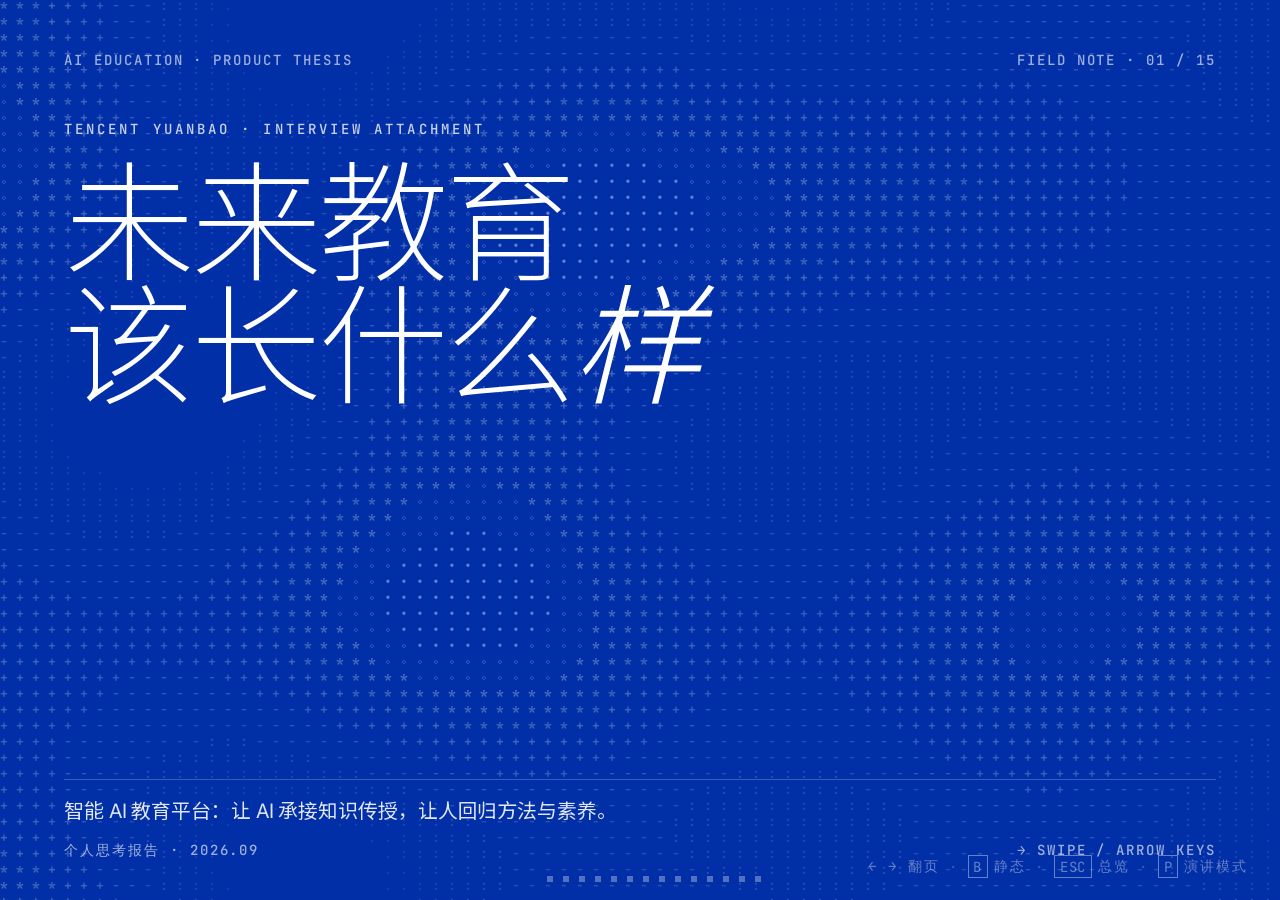
==== future-education/index.html @ 1e2f4d97 "Publish AI education portfolio" ====
<!DOCTYPE html>
<html lang="zh-CN">
<head>
<!-- Offline interview delivery: fonts and animation runtime are embedded; no network is required. -->
<meta charset="UTF-8">
<meta name="viewport" content="width=device-width, initial-scale=1.0">
<title>未来教育该长什么样 · AI 教育产品思考 · 离线面试版</title>
<style id="offline-fonts">
@font-face{font-family:"Inter Embedded";src:url("[data-uri]") format("woff2");font-style:normal;font-weight:200 900;font-display:block}
@font-face{font-family:"Noto Sans SC Embedded";src:url("[data-uri]") format("woff2");font-style:normal;font-weight:200 900;font-display:block}
@font-face{font-family:"JetBrains Mono Embedded";src:url("[data-uri]") format("woff2");font-style:normal;font-weight:300 600;font-display:block}
</style>
<style>
  :root{
    /* ============ 主题色(默认: 🔵 克莱因蓝 IKB) ============
       切换主题: 从 references/themes-swiss.md 复制对应的 :root 块
       整体替换标有"主题色"注释的所有变量,其他散落的 var() 引用无需逐处改 */
    --paper:#fafaf8;          /* 主底色: 高级灰白 */
    --paper-rgb:250,250,248;
    --ink:#0a0a0a;            /* 文字主色: 近黑 */
    --ink-rgb:10,10,10;
    --grey-1:#f0f0ee;         /* 浅灰底 */
    --grey-2:#d4d4d2;         /* 中灰(分割线) */
    --grey-3:#737373;         /* 暗灰(辅助文字) */
    --accent:#002FA7;         /* 高亮色: 克莱因蓝 IKB */
    --accent-rgb:0,47,167;
    --accent-on:#ffffff;      /* accent 上的反色文字 */
    --accent-bright:#5B7BFF;  /* 暗底高亮: IKB 提亮版 */

    /* ============ Carbon 文本角色 token (role-based,代替 opacity) ============
       亮底:  primary 主文 / secondary 次文 / helper 辅助 / placeholder 占位
       暗底:  inverse 自动反向 */
    --text-primary:#0a0a0a;        /* = ink, 100% */
    --text-secondary:#525252;      /* gray 70 */
    --text-helper:#737373;         /* gray 60 */
    --text-placeholder:#a3a3a3;    /* gray 40 */
    --text-on-color:#ffffff;       /* accent/dark 反色 */
    --border-subtle:#e0e0e0;       /* gray 20, 极细分隔 */
    --border-strong:#a3a3a3;       /* gray 40, 强分隔 */

    /* ============ 字体(跨主题固定) ============ */
    --sans:"Inter Embedded","Inter","Helvetica Neue","Helvetica","Arial","Segoe UI Variable","Segoe UI",system-ui,-apple-system,sans-serif;
    --sans-zh:"Noto Sans SC Embedded","PingFang SC","Hiragino Sans GB","Source Han Sans SC","Noto Sans SC","Microsoft YaHei UI","Microsoft YaHei","微软雅黑",sans-serif;
    --mono:"JetBrains Mono Embedded","JetBrains Mono","IBM Plex Mono","SF Mono","Cascadia Code","Consolas","Courier New",ui-monospace,monospace;

    /* ============ Carbon 2x Grid 间距模数 (基础 8px) ============
       参考: https://carbondesignsystem.com/elements/2x-grid/overview/
       任何 padding/gap/margin 优先用这套 token,确保 8px 基线对齐 */
    --sp-3:8px;     /* 02 token */
    --sp-4:12px;    /* 03 */
    --sp-5:16px;    /* 04 */
    --sp-6:24px;    /* 05 */
    --sp-7:32px;    /* 06 */
    --sp-8:40px;    /* 07 */
    --sp-9:48px;    /* 08 */
    --sp-10:64px;   /* 09 */
    --sp-11:80px;   /* 10 */
    --sp-12:96px;   /* 11 */
    --sp-13:160px;  /* 12 */

    /* ============ Carbon Motion tokens ============
       https://carbondesignsystem.com/guidelines/motion/overview/
       两套体系:productive (功能) 短 + 锐 / expressive (叙事) 长 + 软 */
    --ease-prod:cubic-bezier(.2,0,.38,.9);          /* productive standard */
    --ease-exp:cubic-bezier(.4,.14,.3,1);            /* expressive standard */
    --ease-entry-prod:cubic-bezier(0,0,.38,.9);     /* productive entrance */
    --ease-entry-exp:cubic-bezier(0,0,.3,1);         /* expressive entrance */
    --dur-fast-1:.07s;   /* 70ms */
    --dur-fast-2:.11s;   /* 110ms */
    --dur-mod-1:.15s;    /* 150ms */
    --dur-mod-2:.24s;    /* 240ms */
    --dur-slow-1:.4s;    /* 400ms */
    --dur-slow-2:.7s;    /* 700ms */

    /* 底部分页组件安全区: 主内容最低处不要进入这条区域 */
    --nav-safe-bottom:8vh;
  }
  *{box-sizing:border-box;margin:0;padding:0}
  html,body{
    width:100%;height:100%;overflow:hidden;
    background:var(--paper);color:var(--ink);
    font-family:var(--sans),var(--sans-zh);
    font-feature-settings:"ss01","cv11";
    -webkit-font-smoothing:antialiased;text-rendering:optimizeLegibility
  }

  /* ============ WebGL 网格背景 ============ */
  canvas.bg{position:fixed;inset:0;width:100vw;height:100vh;z-index:0;display:block;opacity:.55;mix-blend-mode:multiply;pointer-events:none}
  body.dark-bg canvas.bg{mix-blend-mode:screen;opacity:.42}
  body.low-power canvas.bg,
  body.low-power canvas.ascii-bg{display:none!important}

  /* ============ Deck 容器 + 翻页 ============ */
  #deck{position:fixed;inset:0;width:10000vw;height:100vh;display:flex;flex-wrap:nowrap;transition:transform .9s cubic-bezier(.77,0,.175,1);z-index:10;will-change:transform}
  .slide{
    width:100vw;height:100vh;flex:0 0 100vw;
    position:relative;
    padding:5.5vh 5vw 7vh 5vw;
    display:flex;flex-direction:column;
    overflow:hidden;
    background:var(--paper);color:var(--ink);
  }
  .slide.grey{background:var(--grey-1)}
  .slide.dark{background:var(--ink);color:var(--paper)}
  .slide.dark .grey-only{display:none}
  .slide.accent{background:var(--accent);color:var(--accent-on)}
  .slide.accent .accent-block{background:var(--accent-on);color:var(--accent)}

  /* Hero 页透出网格背景多一点 */
  .slide.hero{background:transparent}
  .slide.hero.grey{background:rgba(var(--paper-rgb),.86);backdrop-filter:blur(1px)}
  .slide.hero.dark{background:rgba(var(--ink-rgb),.92);color:var(--paper)}

  /* ============ 装饰: 极细分隔线 + 点阵矩阵 ============ */
  .rule{width:100%;height:1px;background:currentColor;opacity:.18;margin:0}
  .rule.thick{height:2px;opacity:.85}
  .rule.accent{background:var(--accent);opacity:1;height:2px}
  .rule.v{width:1px;height:100%;margin:0}

  /* 点阵矩阵 (dot matrix) - 用 radial-gradient */
  .dots{
    background-image:radial-gradient(currentColor 1px, transparent 1px);
    background-size:12px 12px;
    background-position:0 0;
    opacity:.18;
  }
  .dots-fine{
    background-image:radial-gradient(currentColor 0.8px, transparent 0.8px);
    background-size:8px 8px;
    opacity:.14;
  }
  .dots-bold{
    background-image:radial-gradient(currentColor 1.4px, transparent 1.4px);
    background-size:18px 18px;
    opacity:.22;
  }

  /* ============ Chrome (顶部 meta) + Foot (底部) ============ */
  .chrome{
    display:flex;justify-content:space-between;align-items:flex-start;
    font-family:var(--mono);
    font-size:14px;letter-spacing:.16em;text-transform:uppercase;
    opacity:.7;margin-bottom:auto
  }
  .chrome .l,.chrome .r{display:flex;gap:1.6em;align-items:center}
  .chrome .sep{width:24px;height:1px;background:currentColor;opacity:.5}

  .foot{
    margin-top:auto;
    display:flex;justify-content:space-between;align-items:flex-end;
    font-family:var(--mono);
    font-size:14px;letter-spacing:.14em;text-transform:uppercase;
    opacity:.55;
    padding-top:2vh;
    border-top:1px solid currentColor;
    border-color:rgba(127,127,127,.25)
  }
  .foot .nb{font-family:var(--sans);font-weight:600;letter-spacing:.04em}

  /* ============ Tag / Kicker / Meta 标签 ============ */
  .kicker{
    font-family:var(--mono);
    font-size:14px;letter-spacing:.24em;text-transform:uppercase;
    opacity:.65;margin-bottom:2.4vh;
    display:inline-flex;align-items:center;gap:.8em
  }
  .kicker::before{
    content:"";width:24px;height:1px;background:currentColor;opacity:.6
  }
  .kicker.no-line::before{display:none}
  .kicker.accent{color:var(--accent);opacity:1;font-weight:600}

  .tag{
    display:inline-block;
    font-family:var(--mono);
    font-size:14px;letter-spacing:.18em;text-transform:uppercase;
    padding:5px 10px;border:1px solid currentColor;opacity:.85
  }
  .tag.solid{background:currentColor;color:var(--paper);border-color:transparent}
  .tag.accent{background:var(--accent);color:var(--accent-on);border-color:transparent;opacity:1}

  /* ============ 标题层级 (无衬线 · 极轻字重 · 极致字号对比) ============ */
  .h-hero{
    font-family:var(--sans),var(--sans-zh);
    font-weight:200;
    font-size:11vw;
    line-height:.92;
    letter-spacing:-.04em;
  }
  .h-hero-zh{
    font-family:var(--sans),var(--sans-zh);
    font-weight:200;
    font-size:8.4vw;
    line-height:.96;
    letter-spacing:-.025em;
  }
  .h-xl{
    font-family:var(--sans),var(--sans-zh);
    font-weight:200;
    font-size:6vw;
    line-height:1;
    letter-spacing:-.03em;
  }
  .h-xl-zh{
    font-family:var(--sans),var(--sans-zh);
    font-weight:200;
    font-size:5vw;
    line-height:1.05;
    letter-spacing:-.025em;
  }
  .h-md{
    font-family:var(--sans),var(--sans-zh);
    font-weight:300;
    font-size:2.6vw;
    line-height:1.18;
    letter-spacing:-.015em;
  }
  .h-sub{
    font-family:var(--sans),var(--sans-zh);
    font-weight:400;
    font-size:2.2vw;
    line-height:1.3;
    letter-spacing:-.01em;
    opacity:.7;
  }

  /* ============ 正文 / 引语 / 元数据 ============ */
  .lead{
    font-family:var(--sans),var(--sans-zh);
    font-weight:400;
    font-size:1.55vw;
    line-height:1.4;
    letter-spacing:-.005em;
    opacity:.86;
  }
  .body{
    font-family:var(--sans),var(--sans-zh);
    font-weight:400;
    font-size:max(18px,1.08vw);
    line-height:1.6;
    letter-spacing:0;
    opacity:.78;
  }
  .body-sm{
    font-family:var(--sans),var(--sans-zh);
    font-weight:400;
    font-size:max(16px,.92vw);
    line-height:1.55;
    opacity:.7;
  }
  .meta{
    font-family:var(--mono);
    font-size:max(14px,.82vw);
    letter-spacing:.18em;text-transform:uppercase;
    opacity:.6;
  }
  .meta-row{
    display:flex;gap:1.4em;align-items:baseline;flex-wrap:wrap;
    font-family:var(--mono);
    font-size:max(14px,.88vw);letter-spacing:.16em;text-transform:uppercase;
    opacity:.65;
  }
  .meta-row span:not(.dot){display:inline-block}
  .meta-row .dot{
    display:inline-block;width:4px;height:4px;border-radius:50%;
    background:currentColor;opacity:.5;vertical-align:middle
  }

  /* ============ KPI Hero (视觉英雄数据) ============ */
  .kpi-hero{
    font-family:var(--sans);
    font-weight:800;
    font-size:22vw;
    line-height:.82;
    letter-spacing:-.05em;
    font-feature-settings:"tnum","ss01";
  }
  .kpi-hero .unit{
    font-family:var(--sans),var(--sans-zh);
    font-weight:500;
    font-size:.18em;
    letter-spacing:0;
    opacity:.5;
    margin-left:.12em;
    vertical-align:.5em;
  }
  .kpi-hero.accent{color:var(--accent)}
  .kpi-big{
    font-family:var(--sans);
    font-weight:800;
    font-size:11vw;
    line-height:.85;
    letter-spacing:-.04em;
    font-feature-settings:"tnum"
  }
  .kpi-mid{
    font-family:var(--sans);
    font-weight:700;
    font-size:6vw;
    line-height:.88;
    letter-spacing:-.03em;
    font-feature-settings:"tnum"
  }

  /* ============ Stat Card (数据卡片 · 极简) ============ */
  .stat-card{
    display:flex;flex-direction:column;
    gap:.6vh;align-items:flex-start;
    padding-top:1.6vh;
    border-top:2px solid currentColor;
  }
  .stat-card.thin{border-top-width:1px;border-color:rgba(127,127,127,.4)}
  .stat-card.accent-top{border-top-color:var(--accent);border-top-width:3px}
  .stat-card .stat-label{
    font-family:var(--mono);
    font-size:max(14px,.82vw);
    letter-spacing:.24em;text-transform:uppercase;
    opacity:.6;
  }
  .stat-card .stat-nb{
    font-family:var(--sans);
    font-weight:800;
    font-size:5.6vw;
    line-height:.88;
    letter-spacing:-.035em;
    font-feature-settings:"tnum";
    margin-top:.4vh;
  }
  .stat-card .stat-nb .stat-unit{
    font-family:var(--sans),var(--sans-zh);
    font-weight:500;
    font-size:.32em;
    letter-spacing:0;
    opacity:.6;
    margin-left:.14em;
    vertical-align:.4em;
  }
  .stat-card .stat-note{
    font-family:var(--sans),var(--sans-zh);
    font-weight:400;
    font-size:max(16px,.98vw);
    line-height:1.5;
    opacity:.7;
    margin-top:.6vh;
  }
  .grid-4 .stat-card .stat-nb{font-size:4.6vw}
  .grid-3 .stat-card .stat-nb{font-size:6.4vw}
  .grid-6 .stat-card .stat-nb{font-size:4vw}

  /* ============ Accent Block (高亮色块包裹内容) ============ */
  .accent-block{
    background:var(--accent);color:var(--accent-on);
    padding:2.4vh 2vw;
  }
  .accent-block.tight{padding:1.4vh 1.4vw}
  .accent-block .h-md,.accent-block .h-xl,.accent-block .kpi-mid{color:var(--accent-on)}

  .ink-block{
    background:var(--ink);color:var(--paper);
    padding:2.4vh 2vw
  }
  .grey-block{
    background:var(--grey-1);
    padding:2.4vh 2vw
  }

  /* 高亮文字 (mark 风格) */
  .mark{
    background:var(--accent);color:var(--accent-on);
    padding:0 .2em;
    box-decoration-break:clone;
    -webkit-box-decoration-break:clone;
  }
  .mark.ink{background:var(--ink);color:var(--paper)}
  .underline-accent{
    background-image:linear-gradient(to bottom, transparent 70%, var(--accent) 70%, var(--accent) 96%, transparent 96%);
    padding:0 .05em
  }

  /* ============ 网格系统 (模块化网格) ============ */
  .frame{flex:1;display:flex;flex-direction:column;min-height:0;overflow:hidden}
  .frame.grid-2-7-5,
  .frame.grid-2-6-6,
  .frame.grid-2-8-4,
  .frame.grid-2-4-8,
  .frame.grid-3-3,
  .frame.grid-12,
  .frame.grid-6,
  .frame.grid-4,
  .frame.grid-3{display:grid}

  /* 12 列模块化网格 (瑞士风核心) */
  .grid-12{
    display:grid;
    grid-template-columns:repeat(12,1fr);
    gap:2vh 1.2vw;
    align-items:start;
  }
  .span-2{grid-column:span 2}
  .span-3{grid-column:span 3}
  .span-4{grid-column:span 4}
  .span-5{grid-column:span 5}
  .span-6{grid-column:span 6}
  .span-7{grid-column:span 7}
  .span-8{grid-column:span 8}
  .span-9{grid-column:span 9}
  .span-12{grid-column:span 12}

  /* 经典分栏 */
  .grid-2-7-5{display:grid;grid-template-columns:7fr 5fr;gap:3vw 4vh;align-items:start}
  .grid-2-6-6{display:grid;grid-template-columns:1fr 1fr;gap:3vw 4vh;align-items:start}
  .grid-2-8-4{display:grid;grid-template-columns:8fr 4fr;gap:3vw 4vh;align-items:start}
  .grid-2-4-8{display:grid;grid-template-columns:4fr 8fr;gap:3vw 4vh;align-items:start}
  .grid-3{display:grid;grid-template-columns:repeat(3,1fr);gap:3vw 4vh;align-items:start}
  .grid-3-3{display:grid;grid-template-columns:repeat(3,1fr);grid-auto-rows:minmax(0,1fr);gap:2.4vh 2vw}
  .grid-4{display:grid;grid-template-columns:repeat(2,1fr);grid-template-rows:repeat(2,1fr);gap:3vh 3vw;flex:1;align-content:center}
  .grid-6{display:grid;grid-template-columns:repeat(3,1fr);grid-template-rows:repeat(2,1fr);gap:3vh 2.4vw;flex:1;align-content:center}

  /* 工具类 */
  .col{display:flex;flex-direction:column;gap:2vh}
  .row{display:flex;align-items:center;gap:2vw}
  .fill{flex:1}
  .center{align-items:center;justify-content:center;text-align:center}
  .right{text-align:right;justify-self:end}
  .top{align-self:start}
  .bottom{align-self:end}
  .va-center{align-self:center}
  .nowrap{white-space:nowrap}

  /* 非对称定位 */
  .pos-absolute{position:absolute}
  .bottom-left{position:absolute;left:5vw;bottom:8vh;max-width:50vw}
  .bottom-right{position:absolute;right:5vw;bottom:8vh;max-width:50vw;text-align:right}
  .top-right{position:absolute;right:5vw;top:5.5vh;text-align:right}
  .top-left{position:absolute;left:5vw;top:5.5vh}

  /* ============ Callout (引用框 · 极简) ============ */
  .callout{
    padding:2vh 2vw;
    border-left:3px solid var(--accent);
    font-family:var(--sans),var(--sans-zh);
    font-size:max(14px,1vw);
    line-height:1.55;
    opacity:.9;
  }
  .callout.ink{border-left-color:currentColor}
  .callout .cite,.callout .callout-src{
    display:block;margin-top:1.2vh;
    font-family:var(--mono);
    font-size:14px;letter-spacing:.16em;text-transform:uppercase;
    opacity:.6;
  }

  /* ============ Icons (Lucide via CDN) ============ */
  .ico{width:1em;height:1em;display:inline-block;vertical-align:-.12em;stroke:currentColor;fill:none;stroke-width:1.6;stroke-linecap:round;stroke-linejoin:round;flex-shrink:0}
  .ico-lg,.ico-md,.ico-sm{fill:none;stroke:currentColor;stroke-linecap:round;stroke-linejoin:round}
  .ico-lg{width:2.4vw;height:2.4vw;stroke-width:1.4;display:inline-block}
  .ico-md{width:1.6vw;height:1.6vw;stroke-width:1.6;display:inline-block;vertical-align:-.4em}
  .ico-sm{width:1vw;height:1vw;stroke-width:1.8;display:inline-block;vertical-align:-.15em;opacity:.7}

  /* ============ 几何小图标 (装饰) ============ */
  .geo-dot{width:.7vw;height:.7vw;border-radius:50%;background:var(--accent);display:inline-block;vertical-align:middle}
  .geo-square{width:.7vw;height:.7vw;background:var(--accent);display:inline-block;vertical-align:middle}
  .geo-line{width:2vw;height:2px;background:var(--accent);display:inline-block;vertical-align:middle}
  .geo-circle-o{width:.9vw;height:.9vw;border:2px solid currentColor;border-radius:50%;display:inline-block;vertical-align:middle}

  /* ============ 图片 frame-img ============ */
  .frame-img{overflow:hidden;position:relative;background:var(--paper);box-sizing:border-box;width:100%}
  .slide.dark .frame-img{background:rgba(255,255,255,.06)}
  .frame-img > img{width:100%;height:100%;object-fit:cover;object-position:center center;display:block}
  .frame-img.fit-contain > img{object-fit:contain;object-position:center center}
  .frame-img.pos-top > img{object-position:top center}
  .frame-img.pos-face > img{object-position:center 35%}
  .frame-img.r-16x9{aspect-ratio:16/9;max-height:64vh}
  .frame-img.r-21x9{aspect-ratio:21/9;max-height:54vh}
  .frame-img.r-16x10{aspect-ratio:16/10;max-height:56vh}
  .frame-img.r-4x3{aspect-ratio:4/3;max-height:56vh}
  .frame-img.r-3x2{aspect-ratio:3/2;max-height:46vh}
  .frame-img.r-3x4{aspect-ratio:3/4;max-height:60vh}
  .frame-img.r-1x1{aspect-ratio:1/1;max-height:50vh}
  .frame-img.h-16{height:16vh}
  .frame-img.h-18{height:18vh}
  .frame-img.h-22{height:22vh}
  .frame-img.h-26{height:26vh}
  .frame-img.h-28{height:28vh}
  .frame-img.h-32{height:32vh}
  .frame-img.swiss-lined{border-top:2px solid var(--accent)}
  .frame-img.swiss-keyline{border:0}

  /* P22 Image Hero: 下半屏内容区必须和图片拉开距离,不要贴在图下沿 */
  .image-hero-body{
    display:grid;grid-template-columns:6fr 6fr;gap:3vw;
    padding:6.6vh 5vw 4.4vh;flex:1;align-content:start
  }
  .image-hero-stats{
    display:grid;grid-template-columns:repeat(3,1fr);gap:2vw;align-items:start
  }
  .img-cap{
    display:block;margin-top:.8vh;
    font-family:var(--mono);
    font-size:max(14px,.82vw);
    letter-spacing:.2em;text-transform:uppercase;
    opacity:.6;
  }
  figure.frame-img,figure.tile{margin:0;display:flex;flex-direction:column;min-width:0}
  figure.tile > .frame-img{flex:0 0 auto}

  /* 瑞士风图文混排: 只用直角、发丝线、单一 accent；图像容器不加圆角/阴影 */
  .swiss-img-split{display:grid;grid-template-columns:5fr 7fr;gap:3vw;align-items:start;flex:1;min-height:0}
  .swiss-img-split.reverse{grid-template-columns:7fr 5fr}
  .swiss-img-split.align-bottom{align-items:end}
  .swiss-img-split.align-bottom .swiss-img-copy{align-self:end}
  .swiss-img-split.align-image-bottom{align-items:end;padding-bottom:var(--nav-safe-bottom)}
  .swiss-img-split.align-image-bottom .swiss-img-copy{align-self:end}
  .swiss-img-split.align-image-bottom figure.tile{align-self:end;position:relative}
  .swiss-img-split.align-image-bottom figure.tile > .swiss-img-caption{
    position:absolute;left:0;right:0;top:calc(100% + var(--sp-4));margin-top:0
  }
  .nav-safe-bottom{padding-bottom:var(--nav-safe-bottom)}
  .nav-safe-bottom-tight{padding-bottom:calc(var(--nav-safe-bottom) * .65)}
  .swiss-img-copy{display:flex;flex-direction:column;gap:var(--sp-6);min-width:0}
  .swiss-img-copy .rule{margin:0}
  .swiss-img-grid{display:grid;grid-template-columns:repeat(3,1fr);gap:var(--sp-5);align-items:start;margin-top:var(--sp-7)}
  .swiss-img-grid.two{grid-template-columns:repeat(2,1fr)}
  .swiss-img-grid.tight{margin-top:0}
  .swiss-img-caption{
    display:flex;justify-content:space-between;gap:var(--sp-5);
    margin-top:var(--sp-4);
    font-family:var(--mono);font-size:max(14px,.74vw);
    letter-spacing:.16em;text-transform:uppercase;color:var(--text-helper);
    border-top:1px solid var(--border-subtle);padding-top:var(--sp-4)
  }
  .swiss-img-caption strong{
    font-family:var(--sans),var(--sans-zh);font-size:max(16px,.9vw);
    font-weight:600;letter-spacing:0;text-transform:none;color:var(--text-primary)
  }

  /* ============ Bar Chart (扁平几何图表) ============ */
  .bar-chart{display:flex;flex-direction:column;gap:1.4vh}
  .bar-row{display:grid;grid-template-columns:8em 1fr 4em;gap:1.4vw;align-items:center}
  .bar-row .bar-label{font-family:var(--mono);font-size:max(14px,.84vw);letter-spacing:.14em;text-transform:uppercase;opacity:.7}
  .bar-row .bar-track{height:14px;background:rgba(127,127,127,.18);position:relative}
  .bar-row .bar-fill{height:100%;background:var(--accent);position:absolute;left:0;top:0}
  .bar-row .bar-fill.ink{background:currentColor}
  .bar-row .bar-value{font-family:var(--sans);font-weight:700;font-size:max(16px,1.05vw);text-align:right;font-feature-settings:"tnum"}

  /* ============ 导航 ============ */
  /* 底部分页导航: 仅保留方块本身,无背景无描边 */
  #nav{position:fixed;left:50%;bottom:2vh;transform:translateX(-50%);z-index:30;display:flex;gap:10px;padding:0;background:transparent;border:0}
  #nav .dot{width:6px;height:6px;background:rgba(0,0,0,.28);cursor:pointer;transition:all .25s ease;border:0;padding:0;border-radius:0}
  #nav .dot:hover{background:rgba(0,0,0,.55)}
  #nav .dot.active{background:var(--accent);width:18px}
  body.dark-bg #nav .dot{background:rgba(255,255,255,.32)}
  body.dark-bg #nav .dot.active{background:var(--accent)}

  #hint{position:fixed;bottom:2.4vh;right:2.5vw;z-index:30;display:flex;align-items:center;gap:.65em;font-family:var(--mono);font-size:14px;letter-spacing:.14em;text-transform:uppercase;opacity:.4}
  #hint button{all:unset;display:inline-flex;align-items:center;gap:.42em;cursor:pointer;color:inherit;white-space:nowrap}
  #hint button:hover,#hint button:focus-visible{opacity:1;text-decoration:underline;text-underline-offset:.3em}
  #hint .ppt-key{padding:.12em .34em;border:1px solid currentColor;letter-spacing:.06em}
  #hint .ppt-sep{opacity:.55}
  body.dark-bg #hint{color:var(--paper);opacity:.4}
  body.low-power #hint{color:var(--accent);opacity:.72}
  body.dark-bg.low-power #hint{color:var(--paper);opacity:.72}

  /* ============ 演讲者模式 ============ */
  body.ppt-audience #hint,body.ppt-audience #nav,
  body.ppt-preview #hint,body.ppt-preview #nav{display:none!important}
  body.ppt-audience{cursor:none}
  body.ppt-preview{pointer-events:none}body.ppt-preview #deck{transition:none!important}
  body.ppt-presenter>#deck,body.ppt-presenter>#nav,body.ppt-presenter>#hint,
  body.ppt-presenter>.bg{visibility:hidden}
  #ppt-presenter{position:fixed;inset:0;z-index:90;display:none;min-width:0;min-height:0;overflow:hidden;background:#101216;color:#f5f6f7;font-family:"Inter Embedded","Noto Sans SC Embedded",sans-serif}
  body.ppt-presenter #ppt-presenter{display:grid;grid-template-rows:auto 1fr auto}
  .ppt-presenter-top{display:flex;align-items:center;justify-content:space-between;gap:24px;padding:18px 24px;border-bottom:1px solid #2b2e35;background:#15181d}
  .ppt-presenter-brand{font-weight:650;letter-spacing:.02em}.ppt-presenter-meta{display:flex;align-items:center;gap:12px;color:#aeb4be;font-size:14px}
  .ppt-sync{display:inline-flex;align-items:center;gap:8px;padding:7px 11px;border:1px solid #363a43;border-radius:999px;color:#d2d6dc;background:#1b1e24}
  .ppt-sync::before{content:"";width:8px;height:8px;border-radius:50%;background:#818894}
  .ppt-sync[data-state="synced"]::before{background:#72df99;box-shadow:0 0 0 4px rgba(114,223,153,.12)}
  .ppt-sync[data-state="connecting"]::before,.ppt-sync[data-state="frozen"]::before{background:#f0c766}.ppt-sync[data-state="unsynced"]::before,.ppt-sync[data-state="blocked"]::before{background:#ff9e64}.ppt-sync[data-state="disconnected"]::before{background:#ff6b72}
  .ppt-ui-btn{appearance:none;border:1px solid #3a3e48;background:#20242a;color:#f6f7f8;border-radius:8px;padding:9px 13px;font:600 14px/1 "Inter Embedded","Noto Sans SC Embedded",sans-serif;cursor:pointer}
  .ppt-ui-btn:hover{background:#2a2f37;border-color:#525864}.ppt-ui-btn:focus-visible{outline:2px solid #84a8ff;outline-offset:2px}.ppt-ui-btn:disabled{opacity:.28;cursor:not-allowed}
  .ppt-presenter-main{display:grid;grid-template-columns:minmax(0,1.75fr) minmax(300px,.75fr);gap:18px;min-height:0;padding:18px 24px}
  .ppt-preview-stack{position:relative;display:grid;grid-template-rows:minmax(0,1fr) clamp(132px,22vh,210px);gap:16px;min-width:0;min-height:0}
  .ppt-stage-card,.ppt-notes-card,.ppt-presenter-overview{background:#171a20;border:1px solid #2b2f37;border-radius:12px;overflow:hidden}
  .ppt-stage-card{display:grid;grid-template-rows:auto minmax(0,1fr);min-width:0;min-height:0}
  .ppt-stage-label{display:flex;justify-content:space-between;align-items:center;gap:12px;padding:11px 14px;color:#aeb4be;font-size:13px;border-bottom:1px solid #292d34}
  .ppt-annotation-tools{display:flex;align-items:center;gap:5px;margin-left:auto}.ppt-annotation-tools .ppt-ui-btn{padding:6px 9px;font-size:12px}.ppt-annotation-tools .ppt-ui-btn.is-active{color:#111318;background:#ff5b63;border-color:#ff5b63}.ppt-annotation-tools .ppt-grid-btn.is-active{color:#111318;background:#edf1f5;border-color:#edf1f5}.ppt-annotation-tools .ppt-clear-btn{min-width:0}.ppt-grid-btn{display:inline-flex;align-items:center;gap:6px}.ppt-grid-icon{display:grid;grid-template-columns:repeat(2,4px);gap:2px}.ppt-grid-icon i{width:4px;height:4px;background:currentColor}
  .ppt-frame-viewport{position:relative;display:grid;place-items:center;min-width:0;min-height:0;overflow:hidden;background:#08090b}
  .ppt-frame{display:block;width:0;height:0;max-width:100%;max-height:100%;aspect-ratio:16/9;border:0;background:#08090b}.ppt-next-frame{opacity:.86}#ppt-next-card.is-end .ppt-frame{visibility:hidden}#ppt-next-card.is-end .ppt-frame-viewport::after{content:"演示结束";position:absolute;color:#727a86;font:650 14px/1 "Inter Embedded","Noto Sans SC Embedded",sans-serif;letter-spacing:.08em}
  .ppt-annotation-layer{position:absolute;left:50%;top:50%;transform:translate(-50%,-50%);z-index:4;width:0;height:0;pointer-events:none;touch-action:none}.ppt-annotation-layer.is-active{pointer-events:auto;cursor:crosshair}
  #ppt-audience-ink{position:fixed;inset:0;z-index:70;width:100vw;height:100vh;pointer-events:none}#ppt-audience-cover{position:fixed;inset:0;z-index:80;display:none;pointer-events:none}#ppt-audience-cover.is-ended{display:grid!important;place-items:center;background:#101216!important;color:#f5f6f7;font:650 clamp(24px,3vw,46px)/1.2 "Inter Embedded","Noto Sans SC Embedded",sans-serif;letter-spacing:.08em}
  .ppt-preview-stack.is-overview>.ppt-stage-card{display:none}.ppt-presenter-overview{grid-row:1/-1;display:grid;grid-template-rows:auto minmax(0,1fr);min-width:0;min-height:0}.ppt-presenter-overview[hidden]{display:none}.ppt-overview-head{display:flex;align-items:center;justify-content:space-between;padding:13px 15px;border-bottom:1px solid #292d34}.ppt-overview-head strong{font-size:15px}.ppt-overview-grid{display:grid;grid-template-columns:repeat(auto-fill,minmax(150px,1fr));gap:10px;align-content:start;overflow:auto;padding:14px}.ppt-overview-page{appearance:none;min-height:112px;display:grid;grid-template-rows:auto 1fr auto;gap:12px;padding:13px;border:1px solid #343943;border-radius:10px;background:#111318;color:#eef1f4;text-align:left;cursor:pointer}.ppt-overview-page:hover{background:#1d2128;border-color:#636b78}.ppt-overview-page.is-current{border-color:#84a8ff;box-shadow:inset 0 0 0 1px #84a8ff}.ppt-overview-page-no{color:#8f97a3;font:600 12px/1 var(--mono,monospace)}.ppt-overview-page-title{font-size:14px;font-weight:650;line-height:1.35}.ppt-overview-page-meta{display:flex;justify-content:space-between;gap:8px;color:#7f8793;font-size:11px}
  .ppt-notes-card{display:grid;grid-template-rows:auto minmax(0,1fr);min-height:0}.ppt-notes-head{padding:16px 18px;border-bottom:1px solid #292d34}.ppt-notes-label{margin-bottom:6px;color:#848c98;font-size:11px;font-weight:700;letter-spacing:.12em;text-transform:uppercase}.ppt-notes-title{font-size:21px;font-weight:680;line-height:1.32}.ppt-purpose-block{margin-top:14px;padding:11px 12px;border-left:3px solid #84a8ff;background:#111318}.ppt-purpose-copy{color:#c9ced6;font-size:14px;line-height:1.55}.ppt-notes-draft-head{display:flex;align-items:flex-end;justify-content:space-between;gap:10px;margin-top:15px;padding-top:13px;border-top:1px solid #2d3139}.ppt-notes-draft-head .ppt-notes-label{margin:0 0 4px}.ppt-note-meta{color:#8f97a3;font-size:12px}
  .ppt-notes-tools{display:flex;align-items:center;gap:6px}.ppt-notes-tools .ppt-ui-btn{padding:7px 9px}.ppt-note-editor{width:100%;height:100%;min-height:0;resize:none;border:0;outline:0;background:#171a20;color:#edf0f3;padding:18px;font:400 var(--ppt-note-size,17px)/1.72 "Inter Embedded","Noto Sans SC Embedded",sans-serif}.ppt-note-editor:focus{box-shadow:inset 0 0 0 1px #3d4654}
  .ppt-saved{color:#72df99;white-space:nowrap}.ppt-presenter-bottom{display:grid;grid-template-columns:minmax(330px,1fr) auto minmax(110px,1fr);align-items:center;gap:20px;padding:12px 24px;border-top:1px solid #2b2e35;background:#15181d}
  .ppt-time-dashboard{display:flex;align-items:stretch;min-width:0}.ppt-time-stat{min-width:90px;display:grid;align-content:center;gap:4px;padding:0 16px}.ppt-time-stat:first-child{padding-left:0}.ppt-time-stat+.ppt-time-stat{border-left:1px solid #343943}.ppt-time-label{color:#89919d;font-size:11px;font-weight:700;letter-spacing:.1em}.ppt-time-value{color:#f7f8fa;font:650 23px/1 var(--mono,monospace);font-variant-numeric:tabular-nums}.ppt-time-hint{color:#747c88;font-size:11px;white-space:nowrap}.ppt-time-stat.is-over .ppt-time-label,.ppt-time-stat.is-over .ppt-time-value{color:#ff8a90}.ppt-time-stat.is-remaining .ppt-time-value{color:#72df99}
  .ppt-control-stack{display:grid;gap:7px;justify-items:center}.ppt-controls,.ppt-session-actions{display:flex;align-items:center;justify-content:center;gap:7px}.ppt-controls .ppt-ui-btn,.ppt-session-actions .ppt-ui-btn{min-width:68px}.ppt-session-actions{padding-top:7px;border-top:1px solid #343943}.ppt-rehearsal-on{color:#ff8a90}.ppt-page-state{text-align:right}.ppt-page-state strong{display:block;color:#fff;font-size:17px;margin-bottom:5px}.ppt-page-state span{color:#8f97a3;font:600 13px/1 var(--mono,monospace)}.ppt-auto-state{display:inline-flex;align-items:center;gap:6px;border-radius:999px}.ppt-auto-state.is-on{color:#72df99;border-color:rgba(114,223,153,.45);background:rgba(114,223,153,.08)}.ppt-auto-state.is-paused{color:#f0c766;border-color:rgba(240,199,102,.42);background:rgba(240,199,102,.08)}
  #ppt-presenter[data-layout="slides"] .ppt-presenter-main{grid-template-columns:minmax(0,2.15fr) minmax(260px,.58fr)}#ppt-presenter[data-layout="notes"] .ppt-presenter-main{grid-template-columns:minmax(0,1.15fr) minmax(380px,1fr)}
  .ppt-dialog{position:fixed;inset:0;z-index:130;display:grid;place-items:center;padding:24px;background:rgba(4,6,9,.72);backdrop-filter:blur(10px)}.ppt-dialog[hidden]{display:none}.ppt-dialog-panel{width:min(720px,calc(100vw - 48px));max-height:min(760px,calc(100vh - 48px));display:grid;grid-template-rows:auto minmax(0,1fr);overflow:hidden;border:1px solid #343943;border-radius:14px;background:#171a20;box-shadow:0 24px 80px rgba(0,0,0,.45)}.ppt-dialog-head{display:flex;align-items:center;justify-content:space-between;gap:16px;padding:16px 18px;border-bottom:1px solid #2b2f37}.ppt-dialog-title{font-size:20px;font-weight:700}.ppt-dialog-body{overflow:auto;padding:18px;color:#d8dce2;font-size:14px;line-height:1.6}.ppt-dialog-section+.ppt-dialog-section{margin-top:22px}.ppt-dialog-section h3{margin:0 0 10px;color:#fff;font-size:15px}.ppt-dialog-grid{display:grid;grid-template-columns:repeat(3,minmax(0,1fr));gap:8px}.ppt-dialog-row{display:flex;align-items:center;justify-content:space-between;gap:16px;padding:10px 0;border-bottom:1px solid #282c33}.ppt-dialog-row:last-child{border-bottom:0}.ppt-field{display:grid;gap:6px}.ppt-field label{color:#aeb4be;font-size:12px}.ppt-field input{width:100%;border:1px solid #3a3e48;border-radius:8px;background:#101216;color:#fff;padding:9px 10px;font:600 14px "Inter Embedded",sans-serif}.ppt-check{display:flex;align-items:flex-start;gap:10px}.ppt-check-dot{width:9px;height:9px;margin-top:7px;border-radius:50%;background:#ff6b72}.ppt-check.is-ok .ppt-check-dot{background:#72df99}.ppt-check.is-warn .ppt-check-dot{background:#f0c766}.ppt-summary{width:100%;border-collapse:collapse;font-size:13px}.ppt-summary th,.ppt-summary td{padding:9px 8px;border-bottom:1px solid #2b2f37;text-align:left}.ppt-summary th{color:#9fa6b1;font-weight:600}.ppt-summary td:last-child,.ppt-summary th:last-child{text-align:right}.ppt-muted{color:#8f96a1}.ppt-shortcuts{display:grid;grid-template-columns:auto 1fr;gap:8px 14px}.ppt-shortcuts kbd{min-width:44px;padding:4px 7px;border:1px solid #3a3e48;border-radius:6px;background:#101216;color:#fff;text-align:center;font:600 12px var(--mono,monospace)}
  .ppt-settings-card{padding:15px;border:1px solid #30353e;border-radius:12px;background:#12151a}.ppt-settings-card+.ppt-settings-card{margin-top:12px}.ppt-settings-card h3{margin:0 0 3px}.ppt-settings-copy{margin:0 0 14px;color:#858d99;font-size:12px}.ppt-switch-row{display:flex;align-items:center;justify-content:space-between;gap:18px;cursor:pointer}.ppt-switch-row input{position:absolute;opacity:0;pointer-events:none}.ppt-switch{width:48px;height:28px;flex:0 0 auto;padding:3px;border:1px solid #434955;border-radius:999px;background:#252a31;transition:.2s}.ppt-switch::after{content:"";display:block;width:20px;height:20px;border-radius:50%;background:#a8afb9;transition:.2s}.ppt-switch-row input:checked+.ppt-switch{border-color:#72df99;background:rgba(114,223,153,.16)}.ppt-switch-row input:checked+.ppt-switch::after{transform:translateX(20px);background:#72df99}.ppt-stepper{display:grid;grid-template-columns:38px minmax(72px,1fr) auto 38px;align-items:center;margin-top:14px;border:1px solid #363c46;border-radius:10px;background:#0d0f13;overflow:hidden}.ppt-stepper button{height:42px;border:0;background:#20242a;color:#fff;font-size:19px;cursor:pointer}.ppt-stepper button:hover{background:#2c323b}.ppt-stepper input{width:100%;height:42px;border:0!important;border-radius:0!important;background:transparent!important;text-align:center;font:650 16px var(--mono,monospace)!important;-moz-appearance:textfield}.ppt-stepper input::-webkit-inner-spin-button,.ppt-stepper input::-webkit-outer-spin-button{-webkit-appearance:none;margin:0}.ppt-stepper-unit{color:#858d99;font-size:12px}.ppt-segmented{display:grid;grid-template-columns:repeat(3,1fr);gap:6px}.ppt-segmented.screen{grid-template-columns:repeat(4,1fr)}.ppt-segmented .ppt-ui-btn{min-width:0}.ppt-settings-save{width:100%;margin-top:14px;background:#edf1f5;color:#111318;border-color:#edf1f5}.ppt-settings-save:hover{background:#fff}.ppt-settings-save+.ppt-settings-copy{margin:10px 0 0}
  #overview{z-index:110!important}
  @media(max-width:1200px){.ppt-presenter-main{grid-template-columns:minmax(0,1.55fr) minmax(280px,.72fr)}}
  @media(max-width:1100px){.ppt-presenter-bottom{grid-template-columns:minmax(292px,1fr) auto minmax(86px,.6fr);gap:12px}.ppt-time-stat{min-width:82px;padding:0 11px}.ppt-time-value{font-size:20px}.ppt-controls .ppt-ui-btn,.ppt-session-actions .ppt-ui-btn{min-width:60px;padding:8px 9px}}
  @media(max-width:900px){.ppt-presenter-top{padding:12px 16px;flex-wrap:wrap}.ppt-presenter-top .ppt-presenter-meta{gap:6px}.ppt-presenter-top .ppt-ui-btn{padding:8px 9px}.ppt-presenter-main,#ppt-presenter[data-layout="slides"] .ppt-presenter-main,#ppt-presenter[data-layout="notes"] .ppt-presenter-main{grid-template-columns:minmax(0,1.45fr) minmax(250px,.72fr);gap:12px;padding:12px 16px}.ppt-preview-stack{gap:12px;grid-template-rows:minmax(0,1fr) clamp(104px,20vh,150px)}.ppt-saved{display:none}.ppt-presenter-bottom{grid-template-columns:minmax(270px,1fr) auto 74px;gap:8px;padding:9px 16px}.ppt-time-stat{min-width:0;padding:0 9px}.ppt-time-value{font-size:18px}.ppt-time-hint{max-width:78px;overflow:hidden;text-overflow:ellipsis}.ppt-controls,.ppt-session-actions{gap:5px}.ppt-controls .ppt-ui-btn,.ppt-session-actions .ppt-ui-btn{min-width:52px;padding:7px 8px;font-size:12px}.ppt-page-state strong{font-size:14px}.ppt-dialog-grid{grid-template-columns:1fr}.ppt-segmented.screen{grid-template-columns:repeat(2,1fr)}}
  @media(max-height:700px){.ppt-presenter-top{padding-top:10px;padding-bottom:10px}.ppt-presenter-main{padding-top:10px;padding-bottom:10px}.ppt-preview-stack{grid-template-rows:minmax(0,1fr) clamp(88px,16vh,118px);gap:10px}.ppt-stage-label{padding:7px 10px}.ppt-notes-head{padding:12px 14px}.ppt-purpose-block{margin-top:10px;padding:8px 10px}.ppt-notes-draft-head{margin-top:10px;padding-top:9px}.ppt-presenter-bottom{padding-top:8px;padding-bottom:8px}.ppt-control-stack{gap:5px}.ppt-session-actions{padding-top:5px}}
  /* ============ /演讲者模式 ============ */

  /* ESC 索引页: 动画元素强制可见 (覆盖 motion-ready 的 opacity:0) */
  #overview [data-anim]{opacity:1!important;transform:none!important}
  #overview .slide *{animation:none!important;transition:none!important}

  /* 统一卡片样式 token: card-fill (默认灰底 · 中性) + card-ink (反转高对比) + card-accent (单一焦点) */
  .card-fill{background:#f5f5f4;border:0;color:var(--text-primary)}
  .card-ink{background:var(--ink);border:0;color:var(--paper)}
  .card-ink .t-meta,.card-ink .t-cat{color:rgba(255,255,255,.6)}
  .card-accent{background:var(--accent);border:0;color:var(--accent-on)}
  .card-accent .t-meta,.card-accent .t-cat{color:var(--accent-on)}

  /* ============ 动效 (与原模板一致) ============ */
  [data-anim]{opacity:1}
  body.motion-ready [data-anim]{opacity:0}
  body.motion-ready [data-anim="left"]{transform:translateX(-24px)}
  body.motion-ready [data-anim="right"]{transform:translateX(24px)}
  body.motion-ready [data-anim="line"]{opacity:0;transform:translateY(10px)}
  body.low-power #deck{transition:none!important}
  body.low-power *,
  body.low-power *::before,
  body.low-power *::after{animation:none!important;transition:none!important}
  body.low-power.motion-ready [data-anim],
  body.low-power [data-anim]{opacity:1!important;transform:none!important}

  /* ============================================================
     ↓↓↓ V2 EXTENSIONS · Canvas Mode + 参考图新类
     验证效果后沉淀回 template-swiss.html
     ============================================================ */

  /* Windows 适配:雅黑没有 ExtraLight 200,中文大字号字重补偿 */
  body.is-win .name-mega,
  body.is-win .num-mega,
  body.is-win .kpi-thin,
  body.is-win .tl-node .multi{
    font-weight:300;letter-spacing:-.02em;
  }
  body.is-win [style*="font-weight:200"]{font-weight:300 !important}

  /* 全屏铺满模式 · 关闭 WebGL · 卡片即页面 */
  body.canvas-mode{background:var(--paper)}
  body.canvas-mode canvas.bg{display:none !important}
  body.canvas-mode .slide{background:var(--paper);padding:0;align-items:stretch;justify-content:stretch}
  body.canvas-mode .slide.hero{background:var(--paper)}

  .canvas-card{
    width:100vw;
    height:100vh;
    background:var(--paper);color:var(--ink);
    padding:5.6vh 5vw 4.4vh;
    display:flex;flex-direction:column;
    position:relative;overflow:hidden;
    box-shadow:none;
    border-radius:0;
  }
  .slide.dark .canvas-card{background:var(--ink);color:var(--paper)}
  .slide.accent .canvas-card{background:var(--accent);color:var(--accent-on)}
  .slide.grey .canvas-card{background:var(--grey-1);color:var(--ink)}
  .slide.split .canvas-card{padding:0;flex-direction:row}

  /* ============ ASCII 点阵呼吸场 · IKB 封面/封底专用 ============
     用法:在 .canvas-card(或 split .half.b-accent)内首位插入 <canvas class="ascii-bg" aria-hidden="true">.
     动画由本文件底部的 ASCII IIFE 自动启动,所有 canvas.ascii-bg 都会被扫到.
     其他内容靠 .canvas-card > *:not(.ascii-bg){z-index:1} 自动浮在上层. */
  canvas.ascii-bg{
    position:absolute;inset:0;width:100%;height:100%;
    pointer-events:none;z-index:0;
    mix-blend-mode:screen;opacity:.92;
  }
  .canvas-card > *:not(.ascii-bg){position:relative;z-index:1}
  .slide.accent .canvas-card .chrome-min{color:rgba(255,255,255,.62)}
  .slide.accent .canvas-card .t-meta{color:rgba(255,255,255,.7)}
  .split-half > .half.b-accent .chrome-min{color:rgba(255,255,255,.62)}

  /* 编号目录页 · 超大数字 + 国家名风格 — 越大越细 */
  .num-mega{
    font-family:var(--sans);font-weight:200;
    font-size:9vw;line-height:1;letter-spacing:-.04em;
    font-feature-settings:"tnum"
  }
  .num-mega.thin{font-weight:200}
  .name-mega{
    font-family:var(--sans);font-weight:200;
    font-size:9vw;line-height:1;letter-spacing:-.035em;
  }
  .name-mega.muted{color:var(--grey-3)}

  /* 细体超大 KPI — 字号越大权重越低 */
  .kpi-thin{
    font-family:var(--sans);font-weight:200;
    font-size:14vw;line-height:.92;letter-spacing:-.045em;
    font-feature-settings:"tnum"
  }
  .kpi-thin .unit{font-size:.3em;font-weight:300;opacity:.55;margin-left:.15em;vertical-align:.6em}
  .kpi-thin.accent{color:var(--accent)}
  .kpi-thin-sm{
    font-family:var(--sans);font-weight:250;
    font-size:5.6vw;line-height:1.04;letter-spacing:-.03em;
    font-feature-settings:"tnum"
  }
  .kpi-thin-sm .unit{font-size:.3em;font-weight:300;opacity:.55;margin-left:.12em;vertical-align:.45em}

  /* 4 列细线 KPI 行 — 顶部一根 hairline,内部不再加竖线 */
  /* 4 列 KPI: 用纵向分割线建立网格感 (Carbon 2x grid 模数) */
  .kpi-row-4{
    display:grid;grid-template-columns:repeat(4,1fr);
    gap:0;padding-top:2.4vh;
    border-top:1px solid var(--grey-2)
  }
  .kpi-row-4 > .kpi-cell{
    padding:1.6vh 1.6vw 0;
    border-left:1px solid var(--grey-2)
  }
  .kpi-row-4 > .kpi-cell:first-child{padding-left:0;border-left:none}
  .kpi-cell .lbl{font-family:var(--mono);font-size:max(14px,.78vw);letter-spacing:.18em;text-transform:uppercase;opacity:.55;margin-bottom:1.2vh}
  .kpi-cell .nb{font-family:var(--sans);font-weight:250;font-size:3.2vw;line-height:1;letter-spacing:-.025em;font-feature-settings:"tnum"}
  .kpi-cell .nb .unit{font-size:.32em;font-weight:300;opacity:.6;margin-left:.1em;vertical-align:.4em}
  .kpi-cell .note{font-family:var(--sans),var(--sans-zh);font-size:max(16px,.92vw);line-height:1.5;opacity:.7;margin-top:1.2vh}

  /* 时间线轴 — 通用 axis token, 横纵共享
     axis 列 = 24px 固定宽,dot 直径 8px,绝对居中在 axis 列中线 (12px)
     虚线绝对定位 left:12px,与 dot 中心严格对齐 */
  .timeline-v{
    --tl-axis-w:24px;        /* axis 列固定宽度 */
    --tl-dot:8px;            /* 圆点直径 */
    position:relative;margin-top:var(--sp-7)
  }
  .timeline-v::before{
    content:"";position:absolute;
    left:calc(var(--tl-axis-w) / 2);
    transform:translateX(-50%);
    top:var(--sp-5);bottom:var(--sp-5);
    width:1px;
    background:repeating-linear-gradient(to bottom,currentColor 0 4px,transparent 4px 8px);
    opacity:.35;pointer-events:none;z-index:0
  }
  .tl-node{
    position:relative;
    display:grid;
    grid-template-columns:var(--tl-axis-w) minmax(0,7em) minmax(0,7.6em) 1fr;
    gap:0 var(--sp-5);
    align-items:center;
    padding:var(--sp-7) 0
  }
  /* 进度点: 纯色实心圆,无背景无描边,精确居中在 axis 列中线 */
  .tl-node .dot{
    width:var(--tl-dot);height:var(--tl-dot);
    border-radius:50%;
    background:currentColor;
    justify-self:center;
    z-index:1
  }
  .tl-node.accent .dot{background:var(--accent)}
  .tl-node .yr{
    font-family:var(--mono);font-weight:500;
    font-size:max(14px,1vw);letter-spacing:.04em
  }
  .tl-node .multi{
    font-family:var(--sans);font-weight:200;
    font-size:clamp(28px,2.8vw,56px);
    line-height:.95;letter-spacing:-.025em;
    white-space:nowrap;
    overflow:hidden;
    min-width:0
  }
  .tl-node .multi .unit{
    font-size:.36em;font-weight:300;opacity:.6;
    margin-left:.2em;
    vertical-align:.42em;
    letter-spacing:0
  }
  .tl-node.accent .multi{color:var(--accent)}
  .tl-node .desc{
    font-family:var(--sans),var(--sans-zh);
    font-size:max(16px,.94vw);line-height:1.55;opacity:.78;
    min-width:0
  }

  /* 横向时间线 (.timeline-h) — 与 .timeline-v 共享 axis token, 视觉语言一致 */
  .timeline-h{
    --tl-axis-w:8px;
    --tl-dot:8px;
    position:relative;
    flex:1;
    display:flex;align-items:center
  }
  .timeline-h::before{
    content:"";position:absolute;
    top:50%;left:5%;right:5%;height:1px;
    transform:translateY(-50%);
    background:repeating-linear-gradient(to right,currentColor 0 4px,transparent 4px 8px);
    opacity:.35;pointer-events:none;z-index:0
  }
  .timeline-h .tl-row{
    position:relative;width:100%;
    display:grid;grid-template-columns:repeat(5,1fr);
    align-items:center
  }
  .timeline-h .th-node{
    position:relative;display:flex;justify-content:center
  }
  /* 横向 dot: 8px 纯色实心,无描边无阴影 (与 P2 保持一致) */
  .timeline-h .th-node .dot{
    width:var(--tl-dot);height:var(--tl-dot);
    border-radius:50%;
    background:var(--ink);
    z-index:1;position:relative
  }
  .timeline-h .th-node.accent .dot{background:var(--accent)}
  .timeline-h .th-node .label{
    position:absolute;left:50%;transform:translateX(-50%);
    width:13vw;text-align:center;
    display:flex;flex-direction:column;gap:.4vh
  }
  .timeline-h .th-node.up .label{bottom:calc(50% + 22px)}
  .timeline-h .th-node.down .label{top:calc(50% + 22px)}
  .timeline-h .th-node .yr{
    font-family:var(--mono);font-size:max(14px,.78vw);letter-spacing:.05em;
    color:var(--text-helper);font-weight:500
  }
  .timeline-h .th-node.accent .yr{color:var(--accent)}
  .timeline-h .th-node .name{
    font-family:var(--sans);font-size:max(16px,1.05vw);font-weight:400;
    color:var(--text-primary);line-height:1.2;letter-spacing:-.005em
  }
  .timeline-h .th-node.accent .name{color:var(--accent)}
  .timeline-h .th-node .desc{
    font-family:var(--sans),var(--sans-zh);font-size:max(14px,.84vw);
    color:var(--text-secondary);font-weight:400;line-height:1.4
  }

  /* 几何图示 (参考图 5) — SVG-friendly 容器 */
  .geo-icon{width:5vw;height:5vw;display:block;margin-bottom:2.2vh;color:var(--ink);flex-shrink:0}
  .slide.dark .geo-icon{color:var(--paper)}
  .geo-icon svg{width:100%;height:100%;overflow:visible}
  .geo-icon .stroke{fill:none;stroke:currentColor;stroke-width:1.4}
  .geo-icon .stroke-accent{fill:none;stroke:var(--accent);stroke-width:1.4}
  .geo-icon .fill-accent{fill:var(--accent)}

  /* 卡片网格 (参考图 1 卡片漂浮) — 在 canvas-card 内部再分卡 */
  .sub-grid-3-2{display:grid;grid-template-columns:repeat(3,1fr);grid-template-rows:repeat(2,1fr);gap:1.4vh 1.4vw;flex:1;align-content:stretch;margin-top:3vh}
  .sub-card{
    background:var(--grey-1);
    padding:2.4vh 1.6vw 2vh;
    display:flex;flex-direction:column;
    position:relative;border-radius:3px;
    min-height:0
  }
  .slide.dark .sub-card{background:rgba(255,255,255,.06)}
  .sub-card.accent{background:var(--accent);color:var(--accent-on)}
  .sub-card.ink{background:var(--ink);color:var(--paper)}
  .sub-card .nb-corner{
    position:absolute;top:1.6vh;right:1.4vw;
    font-family:var(--mono);font-size:max(14px,.8vw);
    letter-spacing:.16em;opacity:.55
  }
  .sub-card .ttl{font-family:var(--sans),var(--sans-zh);font-weight:500;font-size:max(17px,1.5vw);line-height:1.2;letter-spacing:-.015em;margin-bottom:1vh}
  .sub-card .desc{font-family:var(--sans),var(--sans-zh);font-size:max(16px,.94vw);line-height:1.55;opacity:.78;margin-top:auto}
  .sub-card .lucide{width:2.4vw;height:2.4vw;stroke-width:1.4;color:currentColor;margin-bottom:1.6vh;flex-shrink:0}
  .sub-card.accent .lucide{color:var(--accent-on)}

  /* 三层架构纯色块拼图 (参考图 4 + 6) — 横排等高色块 */
  .stack-row{display:grid;grid-template-columns:repeat(3,1fr);gap:1.6vw;flex:1;margin-top:6vh;align-items:stretch}
  .stack-block{
    display:flex;flex-direction:column;
    padding:3.2vh 1.8vw 2.4vh;
    position:relative;
    min-height:0
  }
  .stack-block.b-accent{background:var(--accent);color:var(--accent-on)}
  .stack-block.b-grey{background:var(--grey-1);color:var(--ink)}
  .stack-block.b-ink{background:var(--ink);color:var(--paper)}
  .stack-block .layer-nb{font-family:var(--mono);font-size:max(14px,.84vw);letter-spacing:.18em;opacity:.65;margin-bottom:auto}
  .stack-block .layer-icon{margin-bottom:1.6vh}
  .stack-block .layer-icon svg{width:3vw;height:3vw}
  .stack-block .layer-icon .stroke{fill:none;stroke:currentColor;stroke-width:1.6}
  .stack-block .layer-ttl{font-family:var(--sans),var(--sans-zh);font-weight:400;font-size:max(17px,2vw);line-height:1.1;margin-top:1vh;letter-spacing:-.02em}
  .stack-block .layer-desc{font-family:var(--sans),var(--sans-zh);font-weight:400;font-size:max(16px,.94vw);line-height:1.55;opacity:.88;margin-top:1.4vh}
  .stack-block .lucide{width:2.6vw;height:2.6vw;stroke-width:1.4;margin-bottom:1.6vh;flex-shrink:0}
  .stack-block .layer-tag{font-family:var(--mono);font-size:max(14px,.74vw);letter-spacing:.16em;text-transform:uppercase;opacity:.7;margin-top:1.6vh;border-top:1px solid currentColor;padding-top:1vh}

  /* 不等高柱状 KPI 塔 (参考图 6) */
  .bar-towers{
    display:grid;grid-template-columns:repeat(4,1fr);
    gap:1.2vw;flex:1;align-items:end;margin-top:auto
  }
  .bar-tower{
    display:flex;flex-direction:column;justify-content:flex-end;
    min-height:0;height:100%
  }
  .bar-tower .cap{
    background:var(--grey-1);
    height:5.6vh;
    display:flex;align-items:center;justify-content:center;
    margin-bottom:.4vh
  }
  .bar-tower .cap svg{width:1.6vw;height:1.6vw;stroke:currentColor;fill:none;stroke-width:1.6;stroke-linecap:round;stroke-linejoin:round}
  .bar-tower .body-block{
    flex:0 1 auto;
    padding:2vh 1.2vw 2vh;
    display:flex;flex-direction:column;justify-content:flex-end;
    min-height:18vh
  }
  .bar-tower .body-block.h-1{min-height:22vh}
  .bar-tower .body-block.h-2{min-height:30vh}
  .bar-tower .body-block.h-3{min-height:38vh}
  .bar-tower .body-block.h-4{min-height:46vh}
  /* 默认所有 KPI 塔统一为浅描边卡 — 不抢戏;只有 .b-accent 突出为 IKB */
  .bar-tower .body-block{background:var(--paper);color:var(--ink);border:1px solid var(--grey-2)}
  .bar-tower .body-block.b-accent{background:var(--accent);color:var(--accent-on);border-color:var(--accent)}
  .bar-tower .lbl{font-family:var(--mono);font-size:max(14px,.82vw);letter-spacing:.16em;text-transform:uppercase;opacity:.65;margin-bottom:1vh}
  .bar-tower .nb{font-family:var(--sans);font-weight:250;font-size:max(20px,2.8vw);line-height:1;letter-spacing:-.03em;font-feature-settings:"tnum"}
  .bar-tower .body-block.b-accent .nb{font-weight:300}
  .bar-tower .nb .unit{font-size:.36em;font-weight:300;opacity:.7;margin-left:.08em;vertical-align:.4em}
  .bar-tower .sub{font-family:var(--sans),var(--sans-zh);font-size:max(16px,.92vw);opacity:.75;margin-top:1.2vh;line-height:1.5}
  .bar-tower .cap{background:var(--grey-1);color:var(--ink)}
  .bar-tower .lucide{width:1.6vw;height:1.6vw;stroke-width:1.4}

  /* ============ Carbon Productive Type Tokens ============
     用于 PPT 中的"productive 时刻": 列表、表格行、说明文、章节标签
     固定 px 字号,密集紧凑;与 vw-based 的 Expressive 巨字形成双极对比 */

  /* category label / eyebrow / section tag — small, bold, uppercase */
  .t-cat{
    font-family:var(--mono);
    font-size:14px;font-weight:600;
    letter-spacing:.15em;text-transform:uppercase;
    color:var(--text-helper);line-height:1.3
  }
  .t-cat.accent{color:var(--accent)}
  .t-cat.on-dark{color:rgba(255,255,255,.78)}

  /* page chrome / breadcrumb / running header — extra-small mono */
  .t-meta{
    font-family:var(--mono);
    font-size:14px;font-weight:500;
    letter-spacing:.14em;text-transform:uppercase;
    color:var(--text-helper);line-height:1.45
  }

  /* helper / caption — secondary text */
  .t-helper{
    font-family:var(--sans),var(--sans-zh);
    font-size:14px;font-weight:400;
    color:var(--text-helper);line-height:1.5;
    letter-spacing:.005em
  }

  /* body small — list items, table rows, captions */
  .t-body-sm{
    font-family:var(--sans),var(--sans-zh);
    font-size:16px;font-weight:400;
    color:var(--text-secondary);line-height:1.55;
    letter-spacing:0
  }

  /* body — paragraphs, descriptions */
  .t-body{
    font-family:var(--sans),var(--sans-zh);
    font-size:18px;font-weight:400;
    color:var(--text-primary);line-height:1.5;
    letter-spacing:-.005em
  }

  /* body emphasis — 强调正文 */
  .t-body-emp{
    font-family:var(--sans),var(--sans-zh);
    font-size:18px;font-weight:600;       /* SemiBold per Carbon */
    color:var(--text-primary);line-height:1.5;
    letter-spacing:-.005em
  }

  /* productive heading — section title within slide */
  .t-h-prod{
    font-family:var(--sans),var(--sans-zh);
    font-size:22px;font-weight:600;
    color:var(--text-primary);line-height:1.4;
    letter-spacing:-.01em
  }

  /* dark background variants */
  .slide.dark .t-cat,.slide.dark .t-meta,.slide.dark .t-helper{color:rgba(255,255,255,.62)}
  .slide.dark .t-body-sm{color:rgba(255,255,255,.78)}
  .slide.dark .t-body,.slide.dark .t-body-emp,.slide.dark .t-h-prod{color:var(--paper)}
  .split-half .half.b-ink .t-cat,.split-half .half.b-ink .t-meta,.split-half .half.b-ink .t-helper{color:rgba(255,255,255,.62)}
  .split-half .half.b-ink .t-body-sm{color:rgba(255,255,255,.78)}
  .split-half .half.b-ink .t-body,.split-half .half.b-ink .t-body-emp,.split-half .half.b-ink .t-h-prod{color:var(--paper)}

  /* 斜杠点阵装饰 (参考图 6 左下) */
  .hatch{
    background-image:repeating-linear-gradient(135deg,currentColor 0 1px,transparent 1px 8px);
    opacity:.55
  }

  /* ========== V3: 高级点阵装饰 — 圆点 / × 号 / 圆圈 ========== */
  /* 实心圆点矩阵 — 用于大面积装饰 */
  .dot-mat{
    --d:14px;
    background-image:radial-gradient(currentColor 1.4px,transparent 1.6px);
    background-size:var(--d) var(--d);
    background-position:0 0;
    opacity:.5
  }
  .dot-mat.lg{--d:22px}
  .dot-mat.xl{--d:34px}
  .dot-mat.dense{--d:9px;opacity:.62}

  /* 描边圆圈矩阵 — 工业感 */
  .ring-mat{
    --d:18px;
    background-image:
      radial-gradient(circle at 50% 50%,transparent 2px,currentColor 2px,currentColor 2.6px,transparent 2.7px);
    background-size:var(--d) var(--d);
    opacity:.55
  }
  .ring-mat.lg{--d:28px}

  /* × 号矩阵 — SVG mask 实现真正的 × 网格平铺 */
  .cross-mat{
    --d:22px;
    background-color:currentColor;
    -webkit-mask-image:url("data:image/svg+xml;utf8,<svg xmlns='http://www.w3.org/2000/svg' viewBox='0 0 22 22'><g stroke='black' stroke-width='1.4' stroke-linecap='round' fill='none'><line x1='8' y1='8' x2='14' y2='14'/><line x1='14' y1='8' x2='8' y2='14'/></g></svg>");
            mask-image:url("data:image/svg+xml;utf8,<svg xmlns='http://www.w3.org/2000/svg' viewBox='0 0 22 22'><g stroke='black' stroke-width='1.4' stroke-linecap='round' fill='none'><line x1='8' y1='8' x2='14' y2='14'/><line x1='14' y1='8' x2='8' y2='14'/></g></svg>");
    -webkit-mask-size:var(--d) var(--d);
            mask-size:var(--d) var(--d);
    -webkit-mask-repeat:repeat;mask-repeat:repeat;
    opacity:.42
  }
  .cross-mat.lg{--d:32px}

  /* ========== V3: 几何水平柱状图 ========== */
  /* 横向柱图: 标签列 + 柱体列 + 数值列 — 严格瑞士网格 */
  .h-bar-chart{
    display:grid;
    grid-template-columns:11em minmax(0,1fr) 8em;
    gap:1.6vh 1.6vw;
    align-items:center;
    margin-top:2.4vh;
    font-feature-settings:"tnum"
  }
  .h-bar-chart .row-lbl{
    font-family:var(--sans),var(--sans-zh);
    font-weight:500;
    font-size:max(14px,1vw);
    letter-spacing:-.005em;
    text-align:left
  }
  .h-bar-chart .row-track{
    height:3.2vh;
    background:var(--grey-1);
    position:relative;
    overflow:hidden
  }
  .h-bar-chart .row-fill{
    height:100%;
    background:var(--ink);
    transition:width 1s cubic-bezier(.5,0,.2,1)
  }
  .h-bar-chart .row-fill.accent{background:var(--accent)}
  .h-bar-chart .row-fill.grey{background:var(--grey-3)}
  .h-bar-chart .row-val{
    font-family:var(--sans);font-weight:250;
    font-size:max(16px,1.5vw);
    letter-spacing:-.02em;
    line-height:1
  }
  .h-bar-chart .row-val .unit{
    font-size:.5em;opacity:.55;font-weight:300;
    margin-left:.15em;letter-spacing:.04em
  }

  /* 垂直柱图: 用于 KPI 对比页(章节 P8) */
  .v-bar-chart{
    display:grid;
    grid-template-columns:repeat(var(--cols,4),1fr);
    align-items:end;
    gap:1.4vw;
    height:50vh;
    margin-top:3vh
  }
  .v-bar-chart .col{display:flex;flex-direction:column;gap:1.4vh;align-items:stretch;height:100%}
  .v-bar-chart .col-bar{
    flex:1 1 auto;
    background:var(--grey-1);
    border-top:2px solid var(--ink);
    position:relative;
    display:flex;align-items:flex-start;justify-content:center;
    padding-top:1vh
  }
  .v-bar-chart .col-bar.accent{background:var(--accent);border-top-color:var(--accent);color:var(--accent-on)}
  .v-bar-chart .col-bar.ink{background:var(--ink);color:var(--paper);border-top-color:var(--ink)}
  .v-bar-chart .col-bar .v{
    font-family:var(--sans);font-weight:250;
    font-size:max(18px,1.6vw);letter-spacing:-.02em
  }
  .v-bar-chart .col-lbl{
    font-family:var(--mono);font-size:max(14px,.78vw);
    letter-spacing:.14em;text-transform:uppercase;opacity:.6;
    text-align:center;flex:0 0 auto
  }

  /* 对仗对比双栏 (章节 P9) */
  .duo-compare{
    display:grid;grid-template-columns:1fr 1px 1fr;
    gap:0 3.4vw;
    flex:1;align-items:stretch;margin-top:8vh
  }
  .duo-compare .vrule{background:var(--grey-2);width:1px;align-self:stretch}
  .duo-compare .col{display:flex;flex-direction:column;gap:1.6vh;padding:0 .4vw}
  .duo-compare .col-tag{
    font-family:var(--mono);font-size:max(14px,.78vw);
    letter-spacing:.16em;text-transform:uppercase;
    color:var(--grey-3);
    display:flex;align-items:center;gap:.6vw
  }
  .duo-compare .col-tag .num{
    font-weight:600;color:var(--ink);
    border:1px solid var(--ink);
    padding:.2em .6em;font-size:.92em
  }
  .duo-compare .col.accent .col-tag .num{color:var(--accent);border-color:var(--accent)}
  .duo-compare .col-ttl{
    font-family:var(--sans),var(--sans-zh);font-weight:200;
    font-size:3.6vw;line-height:1;letter-spacing:-.03em
  }
  .duo-compare .col.accent .col-ttl{color:var(--accent)}
  .duo-compare .col-desc{
    font-family:var(--sans),var(--sans-zh);
    font-size:max(16px,1.04vw);line-height:1.55;opacity:.78;
    max-width:30vw
  }
  .duo-compare .col-list{
    list-style:none;display:flex;flex-direction:column;gap:1vh;
    margin-top:auto;padding-top:2vh;border-top:1px solid var(--grey-2)
  }
  .duo-compare .col-list li{
    font-family:var(--sans),var(--sans-zh);
    font-size:max(16px,.94vw);line-height:1.5;
    padding-left:1.4em;position:relative
  }
  .duo-compare .col-list li::before{
    content:"";position:absolute;left:0;top:.6em;
    width:.5em;height:1px;background:currentColor;opacity:.55
  }
  .duo-compare .col.accent .col-list li::before{background:var(--accent);opacity:1}

  /* 半屏 statement (参考图 7) */
  .split-half{display:grid;grid-template-columns:1fr 1fr;gap:0;flex:1;align-items:stretch}
  .split-half > .half{padding:5vh 3.4vw;display:flex;flex-direction:column;min-width:0}
  .split-half > .half.r-border{border-left:1px solid rgba(127,127,127,.22)}
  .split-half > .half.b-grey{background:var(--grey-1)}
  .split-half > .half.b-accent{background:var(--accent);color:var(--accent-on)}
  .split-half > .half.b-ink{background:var(--ink);color:var(--paper)}

  /* 极简页眉 — t-meta 风格 (Carbon productive label-01) */
  .canvas-card .chrome-min{
    display:flex;justify-content:space-between;align-items:flex-start;
    font-family:var(--mono);font-size:14px;font-weight:500;
    letter-spacing:.14em;text-transform:uppercase;
    color:var(--text-helper);
    flex:0 0 auto;
    margin-bottom:var(--sp-9);   /* 48px */
  }
  .canvas-card .chrome-min.tight{margin-bottom:var(--sp-7)}   /* 32px */
  .canvas-card .chrome-min .l, .canvas-card .chrome-min .r{
    max-width:48vw;line-height:1.5
  }
  .slide.dark .canvas-card .chrome-min,.split-half .half.b-ink .canvas-card .chrome-min{color:rgba(255,255,255,.62)}

  /* 响应式降级 */
  @media (max-width:900px){
    .h-hero{font-size:16vw}
    .h-hero-zh{font-size:13vw}
    .h-xl{font-size:9vw}
    .h-xl-zh{font-size:8vw}
    .kpi-hero{font-size:32vw}
    .kpi-big{font-size:16vw}
    .grid-2-7-5,.grid-2-6-6,.grid-2-8-4,.grid-2-4-8{grid-template-columns:1fr}
    .grid-12{grid-template-columns:repeat(6,1fr)}
  }

  /* 仅补齐 layouts-swiss.md 已登记、但种子模板未展开的版式类 */
  .h-statement{font-family:var(--sans),var(--sans-zh);font-weight:200;font-size:min(9.6vw,16.8vh);line-height:.92;letter-spacing:-.045em}
  .card-outlined{background:transparent;border:1px solid var(--border-subtle);color:currentColor}
  .hr-hairline{height:1px;background:currentColor;opacity:.2;width:100%}
  .three-forces{display:grid;grid-template-columns:5fr 11fr;gap:1.6vw;flex:1;min-height:0}
  .hero-ink-col{background:var(--accent);color:var(--accent-on);padding:3.2vh 2.2vw;display:flex;flex-direction:column;justify-content:space-between;position:relative;overflow:hidden}
  .force-card{padding:2.2vh 1.8vw;display:grid;grid-template-columns:auto 1fr;gap:1.8vw;align-items:start;min-height:0;flex:1}
  .force-num{font-family:var(--sans);font-size:min(5.2vw,9.2vh);font-weight:200;line-height:.9;letter-spacing:-.04em;color:var(--accent)}
  .evidence-note{font-family:var(--sans),var(--sans-zh);font-size:max(14px,.78vw);line-height:1.45;font-weight:500;letter-spacing:0;color:var(--text-secondary)}
  .evidence-rule{border-top:1px solid var(--border-subtle);padding-top:.9vh;margin-top:1vh}
  .slide.dark .evidence-note{color:rgba(255,255,255,.68)}
  .slide.dark .evidence-rule{border-top-color:rgba(255,255,255,.16)}
  .card-fill .evidence-note,.slide.dark .card-fill .evidence-note{color:var(--text-secondary)}
  .b-accent .evidence-note,.b-ink .evidence-note,.card-accent .evidence-note{color:rgba(255,255,255,.78)}
  .slide.dark[data-slide-id="competitive-gap"] .card-fill{color:var(--text-primary)}
  .slide.dark[data-slide-id="competitive-gap"] .card-fill .t-cat{color:var(--text-secondary)}
  .slide.dark[data-slide-id="competitive-gap"] .card-fill .t-body-sm{color:var(--text-secondary)}
  .why-now-grid{display:grid;grid-template-columns:repeat(3,1fr);gap:1px;background:var(--border-subtle);flex:1;min-height:0}
  .why-col{background:var(--paper);padding:2.6vh 2vw;display:flex;flex-direction:column;justify-content:space-between;min-width:0}
  .why-num-bottom{font-family:var(--sans);font-size:min(8.4vw,14vh);font-weight:200;line-height:.86;letter-spacing:-.045em;margin-top:3vh}
  .four-cards{display:grid;grid-template-columns:repeat(4,1fr);gap:1px;background:var(--border-subtle);flex:1;min-height:0}
  .fc-col{background:var(--paper);color:var(--ink);padding:2.8vh 1.7vw;display:flex;flex-direction:column;min-width:0}
  .slide.dark .four-cards{background:rgba(255,255,255,.18)}
  .slide.dark .fc-col{background:var(--ink);color:var(--paper)}
  .manifesto-top{display:grid;grid-template-columns:8fr 4fr;gap:4vw;align-items:start;flex:1;min-height:0}
  .ink-banner-full{margin:0 -5vw -4.4vh;padding:4.2vh 5vw;background:var(--ink);color:var(--paper);min-height:26vh;display:flex;align-items:center}
  .loop-diagram{display:grid;grid-template-columns:5fr 7fr;gap:4vw;flex:1;min-height:0;align-items:center}
  .loop-steps{display:flex;flex-direction:column;gap:1px;background:var(--border-subtle)}
  .loop-steps>div{background:var(--paper);padding:1.35vh 1.2vw;display:grid;grid-template-columns:3.2em 1fr;gap:1vw;align-items:center}
  .loop-svg{position:relative;height:52vh;min-height:0}
  .loop-svg svg{position:absolute;inset:0;width:100%;height:100%}
  .system-diagram{display:grid;grid-template-rows:1fr auto;gap:3vh;flex:1;min-height:0}
  .sys-svg{position:relative;min-height:34vh}
  .sys-svg svg{position:absolute;inset:0;width:100%;height:100%}
  .sys-label{position:absolute;padding:.7vh .8vw;background:var(--paper);color:var(--ink);font-family:var(--mono);font-size:max(14px,.78vw);font-weight:600;letter-spacing:.08em;text-transform:uppercase;border-left:2px solid var(--accent)}
  .slide.dark .sys-label{background:var(--ink);color:var(--paper)}
  .takeaway-list{list-style:none;display:flex;flex-direction:column;gap:0}
  .takeaway-list li{display:grid;grid-template-columns:auto 1fr;gap:2vw;align-items:start;padding:2.35vh 0;border-top:1px solid var(--border-subtle)}
  .takeaway-list li:last-child{border-bottom:2px solid var(--accent)}

</style>
</head>
<body class="canvas-mode">
<script>
  // Windows 平台标记 — 雅黑没有 ExtraLight,需要字重补偿
  if(/Win/i.test(navigator.platform || navigator.userAgentData?.platform || '')){
    document.body.classList.add('is-win');
  }
  (function(){
    const KEY = 'guizang-ppt-low-power';
    const reduced = matchMedia('(prefers-reduced-motion: reduce)').matches;
    const stored = localStorage.getItem(KEY);
    window.__lowPowerMode = stored === '1' || (stored === null && reduced);
    function updateHint(){
      const label = document.querySelector('.ppt-low-power-label');
      if(label) label.textContent = window.__lowPowerMode ? '动态' : '静态';
    }
    window.__setLowPowerMode = function(on, opts={}){
      window.__lowPowerMode = !!on;
      document.body.classList.toggle('low-power', window.__lowPowerMode);
      if(opts.persist !== false) localStorage.setItem(KEY, window.__lowPowerMode ? '1' : '0');
      if(window.__lowPowerMode && document.getAnimations){
        document.getAnimations().forEach(a=>a.cancel());
      }
      updateHint();
      dispatchEvent(new CustomEvent('swiss-low-power-change', {detail:{on:window.__lowPowerMode}}));
      if(window.__playSlide) window.__playSlide(window.__currentSlideIndex || 0);
    };
    document.body.classList.toggle('low-power', window.__lowPowerMode);
    addEventListener('DOMContentLoaded', updateHint, {once:true});
  })();
</script>

<canvas id="bg-grid" class="bg"></canvas>
<div id="hint" role="toolbar" aria-label="快捷控制">
  <span>← → 翻页</span><span class="ppt-sep">·</span>
  <button id="ppt-low-power-btn" type="button"><span class="ppt-key">B</span><span class="ppt-low-power-label">静态</span></button><span class="ppt-sep">·</span>
  <button id="ppt-overview-btn" type="button"><span class="ppt-key">ESC</span>总览</button><span class="ppt-sep">·</span>
  <button id="ppt-presenter-btn" type="button"><span class="ppt-key">P</span>演讲模式</button>
</div>

<div id="deck">

<!-- ============================================================
     SLIDES 插入区 · 在此处填充所有 <section class="slide ..."> 页面
     页面骨架参考 references/layouts-swiss.md
     主题色配置参考 references/themes-swiss.md
     ============================================================ -->
<section class="slide accent" data-layout="S01" data-animate="hero" data-slide-id="cover">
  <div class="canvas-card">
    <canvas class="ascii-bg" aria-hidden="true"></canvas>
    <div class="chrome-min">
      <div class="l">AI EDUCATION · PRODUCT THESIS</div>
      <div class="r">FIELD NOTE · 01 / 15</div>
    </div>
    <div style="flex:1;padding:0;display:grid;grid-template-rows:auto 1fr auto;gap:2.6vh">
      <div data-anim="kicker" class="t-meta" style="color:rgba(255,255,255,.78);letter-spacing:.22em">TENCENT YUANBAO · INTERVIEW ATTACHMENT</div>
      <h1 data-anim="title" style="align-self:start;font-family:var(--sans),var(--sans-zh);font-weight:200;font-size:min(10.2vw,17.8vh);line-height:.94;letter-spacing:-.03em;color:#fff">未来教育<br/>该长什么<span style="font-style:italic;font-weight:300">样</span></h1>
      <div data-anim="bottom" style="display:grid;grid-template-rows:auto auto;gap:1.6vh;border-top:1px solid rgba(255,255,255,.22);padding-top:2vh">
        <div data-anim="lead" class="lead" style="max-width:52ch;color:rgba(255,255,255,.88);font-weight:400">智能 AI 教育平台：让 AI 承接知识传授，让人回归方法与素养。</div>
        <div style="display:flex;justify-content:space-between;align-items:end">
          <div class="t-meta" style="color:rgba(255,255,255,.62)">个人思考报告 · 2026.09</div>
          <div class="t-meta" style="color:rgba(255,255,255,.62)">→ SWIPE / ARROW KEYS</div>
        </div>
      </div>
    </div>
  </div>
</section>

<section class="slide split" data-layout="S03" data-animate="statement" data-slide-id="core-thesis">
  <div class="canvas-card">
    <div class="split-half">
      <div class="half b-ink" style="padding:5.6vh 3.6vw 4.4vh;justify-content:space-between">
        <div class="chrome-min" style="margin-bottom:0"><div class="l">CORE THESIS</div><div class="r">02 / 15</div></div>
        <h2 data-anim="title" style="font-family:var(--sans),var(--sans-zh);font-weight:200;font-size:min(6.4vw,11.2vh);line-height:.98;letter-spacing:-.035em;color:#fff">AI 承接知识<br/>人回归<span style="color:var(--accent)">育人</span></h2>
        <div data-anim="foot" class="t-meta" style="color:rgba(255,255,255,.6)">KNOWLEDGE → AI · HUMANITY → PEOPLE</div>
      </div>
      <div class="half b-grey" style="padding:5.6vh 3.6vw 4.4vh;justify-content:space-between">
        <div class="chrome-min" style="margin-bottom:0"><div class="l">THE FORMULA</div><div class="r">PRODUCT × MANAGEMENT</div></div>
        <div data-anim="right" style="display:flex;flex-direction:column;gap:3vh">
          <div class="t-meta" style="color:var(--accent)">教育成立的必要条件</div>
          <div style="font-family:var(--sans),var(--sans-zh);font-weight:200;font-size:min(5.2vw,9.2vh);line-height:1;letter-spacing:-.035em">教育 =<br/>产品 × 管理</div>
          <div class="hr-hairline"></div>
          <p class="t-body" style="max-width:34ch">产品把知识讲清楚；管理让学习真正发生。平台为管理提供抓手，但不替代教师、家长与学校。</p>
        </div>
        <div data-anim="bottom" class="t-meta">不是更聪明的答案机，而是完整的学习服务</div>
      </div>
    </div>
  </div>
</section>

<section class="slide light" data-layout="S05" data-animate="stack-build" data-slide-id="three-layer-boundary">
  <div class="canvas-card">
    <div class="chrome-min"><div class="l">BOUNDARY MODEL · THREE LAYERS</div><div class="r">03 / 15</div></div>
    <div data-anim="line" style="display:flex;flex-direction:column;gap:1.4vh">
      <div class="t-meta">AI 可承接度递减</div>
      <h2 style="font-family:var(--sans),var(--sans-zh);font-weight:200;font-size:min(5.8vw,10.2vh);line-height:.98;letter-spacing:-.035em">AI 的边界，不是一刀切</h2>
    </div>
    <div data-anim="up" class="stack-row nav-safe-bottom-tight">
      <article class="stack-block b-accent">
        <div class="layer-nb">LAYER 01 · CODABLE</div>
        <div><div class="layer-ttl">知识</div><div class="layer-desc">可编码事实的传递。AI 可个性化、无限耐心、随时在场，应该承担主体工作。</div></div>
        <div class="layer-tag">AI 几乎全部承接</div>
      </article>
      <article class="stack-block b-grey">
        <div class="layer-nb">LAYER 02 · PRACTICE</div>
        <div><div class="layer-ttl">方法</div><div class="layer-desc">逻辑与方法可以示范，但真正内化仍靠学生亲自练习与反思。</div></div>
        <div class="layer-tag">AI + 人协同</div>
      </article>
      <article class="stack-block b-ink">
        <div class="layer-nb">LAYER 03 · HUMAN</div>
        <div><div class="layer-ttl">素养</div><div class="layer-desc">人格、道德与人际交流只能在真实关系中生长，学校与课堂必须保留。</div></div>
        <div class="layer-tag">真实人际不可替代</div>
      </article>
    </div>
  </div>
</section>

<section class="slide dark" data-layout="S19" data-animate="four-cards" data-slide-id="shared-platform-roles">
  <div class="canvas-card">
    <div class="chrome-min"><div class="l">POSITIONING · SHARED BY TEACHERS AND STUDENTS</div><div class="r">04 / 15</div></div>
    <div data-anim="line" style="display:flex;flex-direction:column;gap:1.4vh;margin-bottom:5vh">
      <div style="width:80px;height:2px;background:var(--accent)"></div>
      <div><div class="t-meta">不是学生 vs 教师</div><h2 style="font-family:var(--sans),var(--sans-zh);font-weight:200;font-size:min(5.2vw,9.2vh);line-height:1;letter-spacing:-.035em">学生是北极星，教师不是被替代者</h2></div>
    </div>
    <div data-anim="up" class="four-cards">
      <article class="fc-col"><div class="t-meta">— 01 / STUDENT</div><h3 style="font-size:max(22px,2vw);font-weight:300;margin-top:3vh">学生</h3><p class="t-body-sm" style="margin-top:2vh;color:inherit">平台最终为学习效果优化，是唯一不变的核心指标。</p><div class="t-meta" style="margin-top:auto;color:var(--accent)">北极星</div></article>
      <article class="fc-col"><div class="t-meta">— 02 / TEACHER</div><h3 style="font-size:max(22px,2vw);font-weight:300;margin-top:3vh">教师</h3><p class="t-body-sm" style="margin-top:2vh;color:inherit">从知识搬运工转为指导者与内容创作者，创造力被释放。</p><div class="t-meta" style="margin-top:auto">指导 + 创作</div></article>
      <article class="fc-col"><div class="t-meta">— 03 / PARENT</div><h3 style="font-size:max(22px,2vw);font-weight:300;margin-top:3vh">家长</h3><p class="t-body-sm" style="margin-top:2vh;color:inherit">看见学情、承担监督，但边界是知情而不是监控。</p><div class="t-meta" style="margin-top:auto">监督者</div></article>
      <article class="fc-col"><div class="t-meta">— 04 / SCHOOL</div><h3 style="font-size:max(22px,2vw);font-weight:300;margin-top:3vh">学校</h3><p class="t-body-sm" style="margin-top:2vh;color:inherit">课程直接发布进课堂，学校是平台的嵌入对象，不只是渠道。</p><div class="t-meta" style="margin-top:auto">真实场景</div></article>
    </div>
    <div data-anim="bottom" class="t-meta" style="margin-top:2.2vh;color:rgba(255,255,255,.62)">创作线：内容从哪来 · 管理线：学了之后怎么办</div>
  </div>
</section>

<section class="slide light" data-layout="S18" data-animate="why-now" data-slide-id="why-now">
  <div class="canvas-card">
    <div class="chrome-min"><div class="l">WHY NOW · STRUCTURAL EVIDENCE</div><div class="r">05 / 15</div></div>
    <div data-anim="line" style="display:flex;flex-direction:column;gap:1.4vh;margin-bottom:5vh">
      <div class="t-meta">不是缺 AI，而是缺正确的教育形态</div>
      <h2 style="font-family:var(--sans),var(--sans-zh);font-weight:200;font-size:min(5.2vw,9.2vh);line-height:1;letter-spacing:-.035em">三个数字，指向同一个缺口</h2>
    </div>
    <div data-anim="up" class="why-now-grid">
      <article class="why-col"><div><div class="t-cat">存量替代</div><h3 style="font-size:max(22px,1.8vw);font-weight:400;margin-top:1.8vh">纸质教辅无法记录学习过程</h3><p class="t-body-sm" style="margin-top:1.6vh">静态、不可诊断、无法按掌握度调整，家庭买到的仍是工业化标准品。</p></div><div class="why-num-bottom">956<span style="font-size:.28em;font-weight:400">亿</span></div></article>
      <article class="why-col"><div><div class="t-cat">供需失衡</div><h3 style="font-size:max(22px,1.8vw);font-weight:400;margin-top:1.8vh">规模化课堂面对个性化学习</h3><p class="t-body-sm" style="margin-top:1.6vh">约 1.57 亿义务教育学生，由约 1070 万教师承接，因材施教被结构性稀释。</p></div><div class="why-num-bottom">15.76<span style="font-size:.28em;font-weight:400">:1</span></div></article>
      <article class="why-col"><div><div class="t-cat" style="color:var(--accent)">使用错位</div><h3 style="font-size:max(22px,1.8vw);font-weight:400;margin-top:1.8vh">AI 帮做作业，不等于帮人学会</h3><p class="t-body-sm" style="margin-top:1.6vh">直接给答案跳过认知过程，作业更好看，独立考试却更差。</p></div><div class="why-num-bottom" style="color:var(--accent)">+18<span style="font-size:.24em;font-weight:400"> / −20</span></div></article>
    </div>
    <div class="evidence-note" style="margin-top:1.2vh;margin-bottom:2.5vh">数据支撑｜2025 教辅零售市场口径 · 教育部 2025 ·《经济学人》2026-08（2.68 万名中国中学生追踪）</div>
  </div>
</section>

<section class="slide dark" data-layout="S13" data-animate="three-forces" data-slide-id="competitive-gap">
  <div class="canvas-card">
    <div class="chrome-min"><div class="l">MARKET SCAN · THREE PLAYER TYPES</div><div class="r">06 / 15</div></div>
    <div data-anim="line" class="t-meta" style="margin-bottom:2.4vh">每类玩家都证明了一种能力，也暴露了一个缺角</div>
    <div data-anim="up" class="three-forces">
      <div class="hero-ink-col">
        <div class="t-meta" style="color:rgba(255,255,255,.72)">COMPETITIVE LANDSCAPE</div>
        <h2 style="font-family:var(--sans),var(--sans-zh);font-weight:200;font-size:min(5vw,8.8vh);line-height:.98;letter-spacing:-.035em">三类玩家<br/>各缺一角</h2>
        <div class="cross-mat" style="height:12vh;width:100%;color:#fff"></div>
      </div>
      <div style="display:flex;flex-direction:column;gap:1px;background:var(--border-subtle)">
        <article class="card-fill force-card"><div class="force-num">01</div><div><div class="t-cat">教育平台</div><h3 style="font-size:max(21px,1.7vw);font-weight:400;margin:.8vh 0">有社区，没深度与体系</h3><p class="t-body-sm">即时小工具很多，但创作单位仍是几分钟的演示，不是一门完整课程。</p><div class="evidence-note evidence-rule">支撑｜飞象老师 3.0：教师社区 + 1000+ HTML 教育应用；讯飞“星光”：教师智能体</div></div></article>
        <article class="card-fill force-card"><div class="force-num">02</div><div><div class="t-cat">AI 课程生成</div><h3 style="font-size:max(21px,1.7vw);font-weight:400;margin:.8vh 0">能生成，不能流转</h3><p class="t-body-sm">技术管线已经跑通，但内容留在本地，不能分享、复用与接力迭代。</p><div class="evidence-note evidence-rule">支撑｜DeepTutor / OpenMAIC：资料 → 课程；OpenMAIC 自部署、生成物留在本地</div></div></article>
        <article class="card-fill force-card"><div class="force-num">03</div><div><div class="t-cat">可视化工具</div><h3 style="font-size:max(21px,1.7vw);font-weight:400;margin:.8vh 0">有确定性，没整合入口</h3><p class="t-body-sm">几何、动画与 3D 能力成熟，却连不上课程、题目与学生数据。</p><div class="evidence-note evidence-rule">支撑｜GeoGebra：精确几何；ManimCat / MathVizAI / llmanim：程序化数学动画</div></div></article>
      </div>
    </div>
    <div data-anim="bottom" class="evidence-note" style="margin-top:1.2vh;margin-bottom:2.5vh">调研口径｜正文产品调研 + OpenMAIC / 腾讯元宝 AI 精讲本人实测</div>
  </div>
</section>

<section class="slide hero dark" data-layout="S09" data-animate="statement" data-slide-id="missing-integrator">
  <div class="canvas-card">
    <span class="ring-mat" style="position:absolute;left:5vw;bottom:9vh;width:18vw;height:18vw;color:rgba(255,255,255,.7)"></span>
    <span class="dot-mat lg" style="position:absolute;right:3vw;top:6vh;width:30vw;height:30vw;color:var(--accent)"></span>
    <div class="chrome-min"><div class="l">THE GAP · INTEGRATION</div><div class="r">07 / 15</div></div>
    <div style="flex:1;display:flex;align-items:center;position:relative;z-index:2">
      <h2 data-anim="title" class="h-statement" style="font-size:min(7.2vw,12.6vh);max-width:86vw">四块拼图都在。<br/><span style="color:var(--accent)">缺的是拼装者。</span></h2>
    </div>
    <div data-anim="bottom" style="display:flex;justify-content:space-between;border-top:1px solid rgba(255,255,255,.24);padding-top:2vh">
      <div class="t-meta" style="color:rgba(255,255,255,.7)">TOOLS · KNOWLEDGE TREE · COMMUNITY · STUDENT DATA</div>
      <div class="t-meta" style="color:rgba(255,255,255,.7)">市场空白不是能力缺失，而是系统缺席</div>
    </div>
  </div>
</section>

<section class="slide light" data-layout="S05" data-animate="stack-build" data-slide-id="platform-three-traits">
  <div class="canvas-card">
    <div class="chrome-min"><div class="l">TARGET PRODUCT · THREE TRAITS</div><div class="r">08 / 15</div></div>
    <div data-anim="line" style="display:flex;flex-direction:column;gap:1.4vh">
      <div class="t-meta">平台不是一个工具，而是一条学习流水线</div>
      <h2 style="font-family:var(--sans),var(--sans-zh);font-weight:200;font-size:min(5.2vw,9.2vh);line-height:1;letter-spacing:-.035em">工具、课程、巩固必须咬合</h2>
    </div>
    <div data-anim="up" class="stack-row nav-safe-bottom-tight">
      <article class="stack-block b-grey"><div class="layer-nb">INPUT + PROCESS</div><div><div class="layer-ttl">创作工具</div><div class="layer-desc">差异化可视化工具同时提供人用接口与 AI 调用接口，支持精确共创。</div></div><div class="layer-tag">控制权就是可用性<span class="evidence-note" style="display:block;margin-top:.8vh">能力参照｜GeoGebra · Manim 系工具</span></div></article>
      <article class="stack-block b-accent"><div class="layer-nb">PRIMARY OUTPUT</div><div><div class="layer-ttl">系统课程</div><div class="layer-desc">深度 × 体系 × 广度：知识树组织深课，社区扩展覆盖面。</div></div><div class="layer-tag">创作即可发布入课<span class="evidence-note" style="display:block;margin-top:.8vh">形态参照｜腾讯元宝 AI 精讲</span></div></article>
      <article class="stack-block b-ink"><div class="layer-nb">OUTPUT BACKEND</div><div><div class="layer-ttl">学后管理</div><div class="layer-desc">题库、错题、足迹与掌握度回流课程，替代体力劳动，不替代思考。</div></div><div class="layer-tag">了解 → 学会<span class="evidence-note" style="display:block;margin-top:.8vh">研究参照｜Khanmigo 两年期 RCT</span></div></article>
    </div>
    <div data-anim="bottom" class="t-meta" style="margin-top:1.6vh">工具是输入与处理 · 课程是输出 · 题库管理是输出后端</div>
  </div>
</section>

<section class="slide dark" data-layout="S19" data-animate="four-cards" data-slide-id="four-hard-problems">
  <div class="canvas-card">
    <div class="chrome-min"><div class="l">HARD PROBLEMS · ONE CONSTRAINT + THREE PRODUCT BATTLES</div><div class="r">09 / 15</div></div>
    <div data-anim="line" style="display:flex;flex-direction:column;gap:1.4vh;margin-bottom:5vh">
      <div style="width:80px;height:2px;background:var(--accent)"></div>
      <div><div class="t-meta">技术大多已存在，真正缺的是设计与整合</div><h2 style="font-family:var(--sans),var(--sans-zh);font-weight:200;font-size:min(5.8vw,10.2vh);line-height:.98;letter-spacing:-.035em">真正难的，不是模型</h2></div>
    </div>
    <div data-anim="up" class="four-cards">
      <article class="fc-col"><div class="t-meta">— 01 / REACH</div><h3 style="font-size:max(22px,2vw);font-weight:300;margin-top:3vh">触达</h3><p class="t-body-sm" style="margin-top:2vh;color:inherit">学生缺终端、课堂缺使用时空。这是平台无法根治的环境约束。</p><div class="t-meta" style="margin-top:auto;color:var(--accent)">永恒难点</div></article>
      <article class="fc-col"><div class="t-meta">— 02 / GENERATE</div><h3 style="font-size:max(22px,2vw);font-weight:300;margin-top:3vh">生成</h3><p class="t-body-sm" style="margin-top:2vh;color:inherit">创作者、AI 与工具如何形成可控、可往复的三元协同。</p><div class="t-meta" style="margin-top:auto">CASE · OPENMAIC × 飞象</div></article>
      <article class="fc-col"><div class="t-meta">— 03 / PRESENT</div><h3 style="font-size:max(22px,2vw);font-weight:300;margin-top:3vh">呈现</h3><p class="t-body-sm" style="margin-top:2vh;color:inherit">语音、画面与互动如何咬合，降低强逻辑学科的认知负荷。</p><div class="t-meta" style="margin-top:auto">CASE · 元宝精讲 × OPENMAIC</div></article>
      <article class="fc-col"><div class="t-meta">— 04 / MASTER</div><h3 style="font-size:max(22px,2vw);font-weight:300;margin-top:3vh">巩固</h3><p class="t-body-sm" style="margin-top:2vh;color:inherit">题目如何挂接、讲练如何协同，以及“学会”究竟如何衡量。</p><div class="t-meta" style="margin-top:auto">EVIDENCE · KHANMIGO RCT</div></article>
    </div>
  </div>
</section>

<section class="slide light" data-layout="S11" data-animate="timeline-walk" data-slide-id="platform-architecture">
  <div class="canvas-card">
    <div class="chrome-min"><div class="l">SYSTEM FLOW · INPUT TO OUTPUT</div><div class="r">10 / 15</div></div>
    <div data-anim="line" style="display:flex;flex-direction:column;gap:1.4vh">
      <div class="t-meta">模型供智能 · 工具供确定性 · 流程供体系</div>
      <h2 style="font-family:var(--sans),var(--sans-zh);font-weight:200;font-size:min(5.8vw,10.2vh);line-height:.98;letter-spacing:-.035em">一条不坍缩的内容管线</h2>
    </div>
    <div data-anim="up" class="timeline-h nav-safe-bottom-tight">
      <div class="tl-row">
        <div class="th-node up"><span class="dot"></span><div class="label"><span class="yr">01</span><span class="name">多模态输入</span><span class="desc">语言、画板、公式、题目</span></div></div>
        <div class="th-node down"><span class="dot"></span><div class="label"><span class="yr">02</span><span class="name">模型理解</span><span class="desc">意图、结构与生成提案</span></div></div>
        <div class="th-node up"><span class="dot"></span><div class="label"><span class="yr">03</span><span class="name">确定性工具</span><span class="desc">几何、动画、语音、3D</span></div></div>
        <div class="th-node down"><span class="dot"></span><div class="label"><span class="yr">04</span><span class="name">知识树与校验</span><span class="desc">体系、溯源、质量控制</span></div></div>
        <div class="th-node up accent"><span class="dot"></span><div class="label"><span class="yr">05</span><span class="name">课程 + 题库</span><span class="desc">发布、学习、数据回流</span></div></div>
      </div>
    </div>
    <div data-anim="bottom" style="display:flex;justify-content:space-between;border-top:1px solid var(--border-subtle);padding-top:1.8vh;margin-bottom:3vh">
      <div class="t-meta">技术参照：OpenMAIC · WeKnora · GeoGebra / Manim</div>
      <div class="t-meta">护城河：工具链 · 内容生态 · 学习数据</div>
    </div>
  </div>
</section>

<section class="slide hero light" data-layout="S12" data-animate="manifesto" data-slide-id="teacher-first-reach">
  <div class="canvas-card">
    <div class="chrome-min"><div class="l">GO-TO-CLASSROOM · PRAGMATIC PATH</div><div class="r">11 / 15</div></div>
    <div data-anim="line" class="manifesto-top">
      <div><div class="t-cat">现实起点 ≠ 产品终局</div><h2 style="font-family:var(--sans),var(--sans-zh);font-weight:200;font-size:min(6.2vw,10.8vh);line-height:.96;letter-spacing:-.035em;margin-top:2vh">教师先行，<br/>学生始终是北极星</h2></div>
      <div style="padding-top:2vh"><p class="t-body">教师有终端、有场景，是当前唯一两端都通的角色。先服务教师，是绕行路径，不是把教师端工具误认成教育终局。</p><div class="evidence-note evidence-rule" style="margin-top:2vh">现实参照｜飞象老师 3.0：教师社区 + HTML 教育应用；讯飞“星光”：教师智能体</div></div>
    </div>
    <div data-anim="up" class="ink-banner-full">
      <div style="display:grid;grid-template-columns:3fr 9fr;gap:3vw;align-items:center;width:100%">
        <div class="t-meta" style="color:rgba(255,255,255,.62)">THE BRIDGE<br/>PUBLISH TO CLASS</div>
        <div style="font-family:var(--sans),var(--sans-zh);font-weight:200;font-size:min(4.6vw,8.2vh);line-height:1;letter-spacing:-.03em">发布功能，是平台从教师端走进课堂的那只手。</div>
      </div>
    </div>
  </div>
</section>

<section class="slide split" data-layout="S08" data-animate="duo-mirror" data-slide-id="director-workbench">
  <div class="canvas-card" style="padding:5.6vh 5vw 4.4vh;display:flex;flex-direction:column">
    <div class="chrome-min"><div class="l">CREATION WORKBENCH · BEFORE / AFTER</div><div class="r">12 / 15</div></div>
    <div data-anim="line" style="display:flex;flex-direction:column;gap:1.4vh">
      <div class="t-meta">从制课流水线到导演式共创</div>
      <h2 style="font-family:var(--sans),var(--sans-zh);font-weight:200;font-size:min(5.2vw,9.2vh);line-height:1;letter-spacing:-.035em">组织级工程，降为个人级创作</h2>
    </div>
    <div data-anim="up" class="duo-compare nav-safe-bottom-tight" style="margin-top:5vh">
      <div class="col">
        <div class="col-tag"><span class="num">01</span> TODAY</div>
        <div class="col-ttl">七步串行</div>
        <p class="col-desc">备课 → 录音 → 切分 → 合成 → 校对 → 字幕 → 上线。每一步都让产物继续坍缩。</p>
        <ul class="col-list"><li>约 2 年制作周期</li><li>约 42.75 倍团队工作量</li><li>约 14.3 万元直接成本</li></ul>
        <div class="evidence-note" style="margin-top:1.2vh">一手数据｜厦门大学林子雨：32 学时精品慕课全流程记录</div>
      </div>
      <span class="vrule"></span>
      <div class="col accent">
        <div class="col-tag"><span class="num">02</span> TARGET</div>
        <div class="col-ttl">三个环节</div>
        <p class="col-desc">设计（人主导）→ 生成（AI + 工具）→ 组装校验（自动 + 人抽查）。教师从表演者变成导演。</p>
        <ul class="col-list"><li>目标从 2 年压到 2 周</li><li>组件级微调，不重做全片</li><li>宏观用语言，微观直接操作</li></ul>
        <div class="evidence-note" style="margin-top:1.2vh">实测参照｜OpenMAIC · 腾讯元宝 AI 精讲（2026-08-31）</div>
      </div>
    </div>
  </div>
</section>

<section class="slide dark" data-layout="S17" data-animate="system-diagram" data-slide-id="new-course-medium">
  <div class="canvas-card">
    <div class="chrome-min"><div class="l">COURSE MEDIUM · STRUCTURED, NOT FLATTENED</div><div class="r">13 / 15</div></div>
    <div data-anim="line" style="display:grid;grid-template-columns:7fr 5fr;gap:4vw;align-items:end;margin-bottom:3vh">
      <div><div class="t-meta">交互式讲授媒体的 DESCRIPT + V0</div><h2 style="font-family:var(--sans),var(--sans-zh);font-weight:200;font-size:min(5.2vw,9.2vh);line-height:1;letter-spacing:-.035em;margin-top:1.4vh">课程不该坍缩成视频</h2></div>
      <p class="t-body" style="color:rgba(255,255,255,.78)">生成物保留为“组件 + 时间轴 + 交互节点”，创作者能改，学生能停、能问、能探索。</p>
    </div>
    <div data-anim="up" class="system-diagram nav-safe-bottom-tight">
      <div class="sys-svg">
        <svg viewBox="0 0 1000 380" aria-hidden="true">
          <circle cx="500" cy="190" r="170" fill="none" stroke="rgba(255,255,255,.58)" stroke-width="3"/>
          <circle cx="500" cy="190" r="112" fill="none" stroke="#5B7BFF" stroke-width="4"/>
          <circle cx="500" cy="190" r="55" fill="#002FA7" stroke="#8DA4FF" stroke-width="2"/>
          <line x1="500" y1="20" x2="745" y2="66" stroke="rgba(255,255,255,.35)"/>
          <line x1="612" y1="190" x2="805" y2="190" stroke="#002FA7"/>
          <line x1="500" y1="245" x2="650" y2="335" stroke="#002FA7"/>
        </svg>
        <div class="sys-label" style="right:5vw;top:2vh">互动层 · NODE + COMPANION</div>
        <div class="sys-label" style="right:2vw;top:19vh">演示层 · VOICE × VISUAL</div>
        <div class="sys-label" style="left:50%;bottom:2vh;transform:translateX(-50%)">结构化中间态</div>
      </div>
      <div style="display:grid;grid-template-columns:repeat(3,1fr);gap:1px;background:rgba(255,255,255,.18)">
        <div data-anim="col" style="padding:1.8vh 1.4vw;background:var(--ink)"><div class="t-cat" style="color:var(--accent-bright)">CORE</div><div class="t-body-sm" style="color:rgba(255,255,255,.82);margin-top:1vh">组件、时间轴、交互节点都可编辑、可检索、可复用。</div><div class="evidence-note" style="margin-top:1vh">机制参照｜Descript · v0</div></div>
        <div data-anim="col" style="padding:1.8vh 1.4vw;background:var(--ink)"><div class="t-cat" style="color:var(--accent-bright)">DEMONSTRATE</div><div class="t-body-sm" style="color:rgba(255,255,255,.82);margin-top:1vh">画面主导推导，语音主导叙述；停、慢、静、复。</div><div class="evidence-note" style="margin-top:1vh">形态参照｜元宝 AI 精讲 · 3Blue1Brown</div></div>
        <div data-anim="col" style="padding:1.8vh 1.4vw;background:var(--ink)"><div class="t-cat" style="color:var(--accent-bright)">INTERACT</div><div class="t-body-sm" style="color:rgba(255,255,255,.82);margin-top:1vh">节点式逼参与，伴随式随时问；互动原生在讲授流中。</div><div class="evidence-note" style="margin-top:1vh">交互参照｜OpenMAIC</div></div>
      </div>
    </div>
  </div>
</section>

<section class="slide light" data-layout="S14" data-animate="loop-form" data-slide-id="mastery-loop">
  <div class="canvas-card">
    <div class="chrome-min"><div class="l">LEARNING LOOP · FROM KNOWING TO MASTERING</div><div class="r">14 / 15</div></div>
    <div data-anim="line" style="display:flex;flex-direction:column;gap:1.4vh;margin-bottom:3vh">
      <div class="t-meta">学后管理不是错题仓库，而是反馈系统</div>
      <h2 style="font-family:var(--sans),var(--sans-zh);font-weight:200;font-size:min(5.8vw,10.2vh);line-height:.98;letter-spacing:-.035em">学完，不等于学会</h2>
    </div>
    <div data-anim="up" class="loop-diagram nav-safe-bottom-tight">
      <div class="loop-steps">
        <div><span class="t-meta">01</span><span class="t-body-emp">组织 · 题目挂到知识树</span></div>
        <div><span class="t-meta">02</span><span class="t-body-emp">讲 · AI 调用同一套可视化工具</span></div>
        <div><span class="t-meta">03</span><span class="t-body-emp">记 · 足迹、疑问、错题自动沉淀</span></div>
        <div><span class="t-meta">04</span><span class="t-body-emp">练 · 题型推荐、变式题、间隔复习</span></div>
        <div><span class="t-meta">05</span><span class="t-body-emp">评 · 掌握度回流课程与社区</span></div>
        <div class="card-accent" style="display:block;padding:1.2vh 1.2vw;background:var(--accent);color:var(--accent-on)"><div class="t-body-sm" style="color:var(--accent-on);font-weight:500">画像主动找学生；知情不是监控；不替代手写推导。</div><div class="evidence-note" style="margin-top:.7vh">研究支撑｜Khanmigo 两年期 RCT：学生卡住时往往不主动求助</div></div>
      </div>
      <div class="loop-svg">
        <svg viewBox="0 0 600 520" aria-hidden="true">
          <defs><marker id="arrow" markerWidth="8" markerHeight="8" refX="7" refY="4" orient="auto"><path d="M0,0 L8,4 L0,8 Z" fill="#002FA7"/></marker></defs>
          <circle cx="300" cy="260" r="184" fill="none" stroke="#d4d4d2" stroke-width="2"/>
          <path d="M300 76 A184 184 0 0 1 475 203" fill="none" stroke="#002FA7" stroke-width="3" marker-end="url(#arrow)"/>
          <path d="M475 203 A184 184 0 0 1 408 409" fill="none" stroke="#002FA7" stroke-width="3" marker-end="url(#arrow)"/>
          <path d="M408 409 A184 184 0 0 1 192 409" fill="none" stroke="#002FA7" stroke-width="3" marker-end="url(#arrow)"/>
          <path d="M192 409 A184 184 0 0 1 125 203" fill="none" stroke="#002FA7" stroke-width="3" marker-end="url(#arrow)"/>
          <path d="M125 203 A184 184 0 0 1 300 76" fill="none" stroke="#002FA7" stroke-width="3" marker-end="url(#arrow)"/>
          <circle cx="300" cy="76" r="10" fill="#002FA7"/><circle cx="475" cy="203" r="10" fill="#002FA7"/><circle cx="408" cy="409" r="10" fill="#002FA7"/><circle cx="192" cy="409" r="10" fill="#002FA7"/><circle cx="125" cy="203" r="10" fill="#002FA7"/>
        </svg>
        <div class="sys-label" style="left:50%;top:2vh;transform:translateX(-50%)">组织</div>
        <div class="sys-label" style="right:1vw;top:18vh">讲</div>
        <div class="sys-label" style="right:6vw;bottom:3vh">记</div>
        <div class="sys-label" style="left:6vw;bottom:3vh">练</div>
        <div class="sys-label" style="left:1vw;top:18vh">评</div>
        <div style="position:absolute;left:50%;top:50%;transform:translate(-50%,-50%);text-align:center"><div style="font-family:var(--sans),var(--sans-zh);font-weight:200;font-size:min(4.8vw,8.4vh);letter-spacing:-.035em">掌握</div><div class="t-meta" style="color:var(--accent)">MASTERY</div></div>
      </div>
    </div>
  </div>
</section>

<section class="slide split" data-layout="S10" data-animate="split-statement" data-slide-id="closing">
  <div class="canvas-card">
    <div class="split-half">
      <div class="half b-accent" style="padding:5.6vh 3.6vw 4.4vh;justify-content:space-between;position:relative;overflow:hidden">
        <canvas class="ascii-bg" aria-hidden="true"></canvas>
        <div class="chrome-min" style="margin-bottom:0;position:relative;z-index:1"><div class="l">15 / 15</div><div class="r">CLOSING</div></div>
        <div data-anim="manifesto" style="display:flex;flex-direction:column;gap:2vh;position:relative;z-index:1">
          <div class="t-meta" style="color:rgba(255,255,255,.78);letter-spacing:.22em">FINAL JUDGEMENT</div>
          <h2 style="font-family:var(--sans),var(--sans-zh);font-size:min(7.2vw,12.6vh);line-height:.96;letter-spacing:-.03em;font-weight:200;color:#fff">平台进课堂<br/>但不拆<span style="font-style:italic;font-weight:300">学校</span></h2>
          <div style="font-family:var(--sans),var(--sans-zh);font-size:max(16px,1vw);line-height:1.6;color:rgba(255,255,255,.84);font-weight:400;max-width:34ch">知识交给 AI，方法与素养留给真实的人际关系。</div>
        </div>
        <div data-anim="signature" style="display:flex;justify-content:space-between;align-items:end;border-top:1px solid rgba(255,255,255,.22);padding-top:2vh;position:relative;z-index:1"><div class="t-meta" style="color:rgba(255,255,255,.62)">AI EDUCATION · PRODUCT THESIS</div><div class="t-meta" style="color:rgba(255,255,255,.62)">2026.09</div></div>
      </div>
      <div class="half" style="padding:5.6vh 3.6vw 8vh;justify-content:space-between">
        <div class="chrome-min"><div class="l">TAKEAWAYS</div><div class="r">03 RULES</div></div>
        <ul data-anim="rules" class="takeaway-list">
          <li><div style="font-family:var(--sans);font-weight:200;font-size:min(4.4vw,7.8vh);line-height:.9">01</div><div><h3 style="font-weight:400;font-size:max(18px,1.8vw);margin-bottom:1vh">边界先于能力</h3><p class="t-body-sm">AI 承接知识，人负责方法内化、素养与真实关系。</p></div></li>
          <li><div style="font-family:var(--sans);font-weight:200;font-size:min(4.4vw,7.8vh);line-height:.9">02</div><div><h3 style="font-weight:400;font-size:max(18px,1.8vw);margin-bottom:1vh">平台先于单点工具</h3><p class="t-body-sm">创作工作台、双层讲授流与五步闭环必须在同一条学习流程里。</p></div></li>
          <li><div style="font-family:var(--sans);font-weight:200;font-size:min(4.4vw,7.8vh);line-height:.9;color:var(--accent)">03</div><div><h3 style="font-weight:400;font-size:max(18px,1.8vw);margin-bottom:1vh;color:var(--accent)">窗口存在，但不是永久的</h3><p class="t-body-sm">从教师先行、发布入课开始，把未来形态一点点送进真实课堂。</p></div></li>
        </ul>
        <div data-anim="foot" class="t-meta" style="text-align:right">→ END · THANK YOU</div>
      </div>
    </div>
  </div>
</section>

</div>

<div id="nav"></div>

<!-- 演讲备注：替换示例页时同步替换，id 必须与 section[data-slide-id] 一致。 -->
<script>
const SPEAKER_NOTES = [
  {
    "id": "cover",
    "title": "未来教育该长什么样",
    "section": "开场",
    "purpose": "用一句主张建立整份报告的方向感",
    "talk": [
      "这不是一份从技术出发的方案，而是从教育内部结构出发的产品判断",
      "核心形态是集教、练、评于一体的智能 AI 教育平台",
      "全场围绕一个边界展开：AI 承接知识，人回归方法与素养"
    ],
    "transition": "先把最核心的判断和教育成立的公式说清楚"
  },
  {
    "id": "core-thesis",
    "title": "核心主张与教育公式",
    "section": "核心主张",
    "purpose": "同时建立 AI 与人的分工，以及产品与管理的双轴",
    "talk": [
      "AI 最适合承接的是可编码知识，不是教育的全部",
      "学习具有反惰性，仅有好产品并不会自动带来学习行为",
      "平台的正确角色是让学习过程可见、可诊断，为人类管理者提供抓手"
    ],
    "transition": "有了总公式，下一页进一步划清知识、方法、素养三层边界"
  },
  {
    "id": "three-layer-boundary",
    "title": "三层重构",
    "section": "核心主张",
    "purpose": "说明 AI 可承接度为何随教育内容层级递减",
    "talk": [
      "知识层是事实传递，最适合个性化和规模化自动供给",
      "方法可以解释和示范，但必须通过学生亲自练习完成内化",
      "素养依赖真实关系，这反而使学校在 AI 时代更重要"
    ],
    "transition": "边界确定之后，再回答平台究竟为谁优化"
  },
  {
    "id": "shared-platform-roles",
    "title": "师生融合共用",
    "section": "核心主张",
    "purpose": "明确学生、教师、家长和学校在平台中的角色",
    "talk": [
      "学生是唯一北极星，但这不意味着与教师对立",
      "教师从知识搬运中减负，转为指导者与内容创作者",
      "家长获得知情权但不获得监控权，学校则是产品真正嵌入的场景",
      "创作线解决内容从哪来，管理线解决学了之后怎么办"
    ],
    "transition": "角色立场清楚后，进入为什么现在必须做这件事"
  },
  {
    "id": "why-now",
    "title": "三个结构性证据",
    "section": "为什么现在",
    "purpose": "用三组数据快速证明存量低效、供需失衡和 AI 使用错位",
    "talk": [
      "近千亿教辅市场说明家庭一直在为个性化供给缺口付费",
      "教师对大量学生的结构决定了传统课堂难以真正因材施教",
      "作业上升、考试下降的剪刀差说明问题在使用方法，而不是 AI 本身",
      "这些数据沿用正文材料，正式面试前应再次核对原始出处"
    ],
    "transition": "既然需求明确，下一步看市场为何还没有给出完整答案"
  },
  {
    "id": "competitive-gap",
    "title": "三类玩家各缺一角",
    "section": "市场判断",
    "purpose": "把竞品从产品形态压缩为三个结构性缺口",
    "talk": [
      "教育平台验证了社区和课堂工具，但内容多而浅、缺少体系",
      "开源项目验证了资料到课程的生成管线，但生成物无法流转积累",
      "可视化工具验证了精确表达能力，却没有进入课程和学习数据链路",
      "关键判断是：单项能力都存在，系统整合仍缺席"
    ],
    "transition": "因此真正的市场空白，不是再造一项能力，而是成为拼装者"
  },
  {
    "id": "missing-integrator",
    "title": "缺的是拼装者",
    "section": "市场判断",
    "purpose": "把竞品分析收束成一句可记忆的战略判断",
    "talk": [
      "工具、知识树、社区和学生数据分别有人在做",
      "没有人把四者串成一条从创作到学习再到反馈的闭环",
      "平台机会来自系统定义，而不是模型参数领先"
    ],
    "transition": "下一页把这个系统机会翻译成三个必须具备的产品特质"
  },
  {
    "id": "platform-three-traits",
    "title": "平台的三个特质",
    "section": "产品定义",
    "purpose": "建立工具层、内容层和学习层的完整流水线",
    "talk": [
      "工具层提供差异化能力和可控的人机共创",
      "内容层以知识树组织深度课程，社区负责扩展广度",
      "学习层把题目、错题、足迹和掌握度接回内容端",
      "三层不是功能列表，而是一条输入、处理、输出与回流的流水线"
    ],
    "transition": "目标态清楚之后，需要诚实地列出抵达它的四个难点"
  },
  {
    "id": "four-hard-problems",
    "title": "四个真正难点",
    "section": "产品定义",
    "purpose": "区分一项环境约束与三项平台自身攻坚",
    "talk": [
      "学生终端和课堂设备政策属于环境约束，平台无法单独解决",
      "生成难点不是模型能力，而是人、AI、工具的控制关系",
      "呈现难点是语音、画面和互动的注意力编排",
      "巩固难点最终落在掌握度如何定义与验证"
    ],
    "transition": "接下来不按功能列表讲解法，而是先看整个平台的运行结构"
  },
  {
    "id": "platform-architecture",
    "title": "平台运行结构",
    "section": "产品解法",
    "purpose": "用一条五步管线呈现从输入到课程与题库的系统关系",
    "talk": [
      "输入不只靠提示词，直接操作本身就是高精度输入通道",
      "模型负责智能，学科工具负责确定性，知识树与校验负责体系",
      "最终输出不是一次性文件，而是可发布、可学习、可回流的数据资产",
      "网站承载长期积累，工具链、内容生态和学习数据共同形成护城河"
    ],
    "transition": "系统结构成立后，首先要解决现实中平台怎样进入课堂"
  },
  {
    "id": "teacher-first-reach",
    "title": "教师先行，发布入课",
    "section": "产品解法",
    "purpose": "解释教师端起步为何是路径选择而不是终局妥协",
    "talk": [
      "教师有终端、有备课和授课场景，是现实中可先服务的角色",
      "关键不是让教师多一个生成工具，而是让生成内容能直接发布进课堂",
      "发布功能把教师端价值传导到学生端，逐步获得真实学习数据",
      "终局仍然是进入课堂四十五分钟，而不是永久做课后补充"
    ],
    "transition": "触达路径明确后，再看内容生产成本如何被重构"
  },
  {
    "id": "director-workbench",
    "title": "导演式共创",
    "section": "产品解法",
    "purpose": "用旧流程和新流程对照突出创作工作台的经济价值与控制机制",
    "talk": [
      "传统制课的七步串行导致专业隔阂和产物逐级坍缩",
      "新流程把教师前移到设计与拍板位置，AI 和工具承担制作",
      "控制粒度分宏观、中观、微观；越精细越依赖直接操作",
      "目标是把一门好课从组织级工程降为个人级创作"
    ],
    "transition": "生产方式改变之后，课程本身也不能再坍缩成视频或静态页面"
  },
  {
    "id": "new-course-medium",
    "title": "新的课程媒体",
    "section": "产品解法",
    "purpose": "定义结构化中间态、演示层和互动层的关系",
    "talk": [
      "结构化中间态让创作者修改一个组件时不必重做全片",
      "演示层遵守模态主从：推导时画面主导，叙述时语音主导",
      "互动层包含关键节点的强制参与，以及常驻的伴随式提问",
      "可控创作与交互呈现其实是同一个决策的两面：不让产物坍缩"
    ],
    "transition": "讲清楚只是了解，最后还必须把学习带到真正掌握"
  },
  {
    "id": "mastery-loop",
    "title": "五步掌握闭环",
    "section": "产品解法",
    "purpose": "说明题目管理、主动画像与内容回流如何形成闭环",
    "talk": [
      "题目首先挂到知识树，才能按知识点和题型管理",
      "讲题调用创作端的同一套可视化工具，实现一次投入两处复用",
      "记录替代的是整理体力，不替代手写推导和独立思考",
      "系统不能等学生主动求助，应从停留、修改和连续错误中发现卡点",
      "掌握度回流课程端，反过来指导社区改进内容"
    ],
    "transition": "最后用三条原则收束平台的边界、形态与落地窗口"
  },
  {
    "id": "closing",
    "title": "平台进课堂，但不拆学校",
    "section": "收束",
    "purpose": "回扣 AI 与人的边界，并给出清晰的终局判断",
    "talk": [
      "AI 承接知识的目的，是把人的时间还给方法、素养和真实关系",
      "平台的完整形态由创作工作台、双层讲授流和五步闭环组成",
      "教师先行只是起点，发布入课才是产品从工具走向教育的关键动作",
      "窗口存在但不会永久开放，产品定义需要尽快在真实课堂中验证"
    ],
    "transition": "结束陈述，进入面试官提问"
  }
];
window.__SPEAKER_NOTES__ = SPEAKER_NOTES;
</script>

<script>
/* =============== WebGL 网格背景 (瑞士风专用) ===============
   极简移动网格 + 微弱点阵叠加,营造"工业感、精准感"
   - 主网格: 缓慢漂移的细线网格
   - 次级: 鼠标附近的极细点阵微扰
   - 颜色: 跟随主题(浅底深线 / 深底亮线),配合 mix-blend-mode
*/
const VS = `attribute vec2 position;void main(){gl_Position=vec4(position,0.0,1.0);}`;

const FS = `precision highp float;
uniform vec2 u_resolution;
uniform float u_time;
uniform vec2 u_mouse;
uniform float u_dark; // 0 = light, 1 = dark
uniform vec3 u_accent;

float gridLine(vec2 uv, float spacing, float thickness){
  vec2 g = abs(fract(uv / spacing) - 0.5);
  float d = min(g.x, g.y);
  return 1.0 - smoothstep(thickness - 0.005, thickness + 0.005, d);
}

float dot2(vec2 p){ return dot(p,p); }

void main(){
  vec2 uv = gl_FragCoord.xy / u_resolution.xy;
  float aspect = u_resolution.x / u_resolution.y;
  vec2 p = uv;
  p.x *= aspect;

  // 缓慢平移
  vec2 drift = vec2(u_time * 0.008, u_time * 0.005);
  vec2 gp = p + drift;

  // 主细网格 (大间距)
  float mainGrid = gridLine(gp, 0.12, 0.012);
  // 次级网格 (更细更密)
  float subGrid = gridLine(gp, 0.024, 0.04) * 0.4;

  // 鼠标附近的强化
  vec2 m = u_mouse;
  m.x *= aspect;
  float md = length(p - m);
  float mInfluence = exp(-md * 4.0) * 0.5;

  float gridStrength = (mainGrid + subGrid * 0.5) * (0.45 + mInfluence);

  // 点阵 (作为基底)
  vec2 dotGrid = fract(gp * 50.0) - 0.5;
  float dotMask = 1.0 - smoothstep(0.05, 0.14, length(dotGrid));
  // 用低频噪声调制点阵密度
  float wave = sin(gp.x * 1.4 + u_time * 0.15) * cos(gp.y * 1.6 - u_time * 0.12);
  dotMask *= smoothstep(-0.3, 0.6, wave) * 0.6;

  // 颜色: 浅底用深线条,深底用浅线条;高亮处带 accent 痕迹
  vec3 lineColor = mix(vec3(0.08), vec3(0.92), u_dark);
  vec3 bgColor = mix(vec3(0.97, 0.97, 0.96), vec3(0.06, 0.06, 0.07), u_dark);

  // accent 暗示 (鼠标附近偷渡一点 accent 色)
  vec3 col = bgColor;
  col = mix(col, lineColor, gridStrength * 0.55);
  col = mix(col, lineColor, dotMask * 0.35);
  col = mix(col, u_accent, mInfluence * 0.18);

  gl_FragColor = vec4(col, 1.0);
}`;

const mouse={x:0.5,y:0.5};
addEventListener('mousemove',e=>{mouse.x=e.clientX/innerWidth;mouse.y=1-e.clientY/innerHeight});

function bootGL(canvasId, fsSrc){
  const canvas=document.getElementById(canvasId);
  const gl=canvas.getContext('webgl',{alpha:true,antialias:true,premultipliedAlpha:false});
  if(!gl) return ()=>false;
  const mk=(t,s)=>{const sh=gl.createShader(t);gl.shaderSource(sh,s);gl.compileShader(sh);return sh};
  const prog=gl.createProgram();
  gl.attachShader(prog,mk(gl.VERTEX_SHADER,VS));
  gl.attachShader(prog,mk(gl.FRAGMENT_SHADER,fsSrc));
  gl.linkProgram(prog);gl.useProgram(prog);
  const buf=gl.createBuffer();
  gl.bindBuffer(gl.ARRAY_BUFFER,buf);
  gl.bufferData(gl.ARRAY_BUFFER,new Float32Array([-1,-1,1,-1,-1,1,-1,1,1,-1,1,1]),gl.STATIC_DRAW);
  const pos=gl.getAttribLocation(prog,'position');
  gl.enableVertexAttribArray(pos);gl.vertexAttribPointer(pos,2,gl.FLOAT,false,0,0);
  const lRes=gl.getUniformLocation(prog,'u_resolution');
  const lT=gl.getUniformLocation(prog,'u_time');
  const lM=gl.getUniformLocation(prog,'u_mouse');
  const lD=gl.getUniformLocation(prog,'u_dark');
  const lA=gl.getUniformLocation(prog,'u_accent');
  const resize=()=>{
    const d=Math.min(window.devicePixelRatio||1,2);
    canvas.width=innerWidth*d;canvas.height=innerHeight*d;
    gl.viewport(0,0,canvas.width,canvas.height);
  };
  addEventListener('resize',resize);resize();

  // 读取 CSS 变量,把 accent 颜色塞进 shader
  function readAccent(){
    const cs = getComputedStyle(document.documentElement);
    const hex = cs.getPropertyValue('--accent').trim() || '#002FA7';
    const m = hex.match(/^#([0-9a-f]{6})$/i);
    if(!m) return [0, 0.18, 0.65];
    const n = parseInt(m[1], 16);
    return [((n>>16)&255)/255, ((n>>8)&255)/255, (n&255)/255];
  }
  let accent = readAccent();
  let dark = 0;

  return (tSec, isDark)=>{
    if(isDark !== undefined) dark = isDark ? 1 : 0;
    accent = readAccent();
    gl.uniform2f(lRes,canvas.width,canvas.height);
    gl.uniform1f(lT,tSec);
    gl.uniform2f(lM,mouse.x,mouse.y);
    gl.uniform1f(lD,dark);
    gl.uniform3f(lA,accent[0],accent[1],accent[2]);
    gl.drawArrays(gl.TRIANGLES,0,6);
    return true;
  };
}
// canvas-mode / low-power: skip WebGL draw loop (no active RAF loop)
let darkMode=false;
let gridCtrl=null, gridRAF=0, gridT0=Date.now();
function startGrid(){
  if(document.body.classList.contains('canvas-mode') || window.__lowPowerMode || gridRAF) return;
  if(!gridCtrl) gridCtrl = bootGL('bg-grid',FS);
  if(!gridCtrl) return;
  gridT0=Date.now();
  function loop(){
    if(window.__lowPowerMode){gridRAF=0;return;}
    const t=(Date.now()-gridT0)/1000;
    gridCtrl(t, darkMode);
    gridRAF=requestAnimationFrame(loop);
  }
  gridRAF=requestAnimationFrame(loop);
}
function stopGrid(){
  if(gridRAF) cancelAnimationFrame(gridRAF);
  gridRAF=0;
}
if(document.body.classList.contains('canvas-mode')){
  const c=document.getElementById('bg-grid');
  if(c) c.remove();
}else{
  startGrid();
}
addEventListener('swiss-low-power-change', e=>{e.detail.on ? stopGrid() : startGrid();});

// =============== 导航 ===============
const deck=document.getElementById('deck');
const slides=deck.querySelectorAll('.slide');
const nav=document.getElementById('nav');
let idx=0,total=slides.length,lock=false;

deck.style.width=(total*100)+'vw';

slides.forEach((s,i)=>{
  const b=document.createElement('button');
  b.className='dot';b.dataset.i=i;b.setAttribute('aria-label','Page '+(i+1));
  b.onclick=()=>go(i);
  nav.appendChild(b);
});

function go(n,opts={}){
  if(lock&&!opts.force)return;
  idx=Math.max(0,Math.min(total-1,n));
  window.__currentSlideIndex = idx;
  deck.style.transform=`translateX(${-idx*100}vw)`;
  nav.querySelectorAll('.dot').forEach((d,i)=>d.classList.toggle('active',i===idx));
  const el=slides[idx];
  const isDark = el.classList.contains('dark') || el.classList.contains('accent');
  document.body.classList.toggle('dark-bg', isDark);
  darkMode = isDark;
  if(window.__playSlide) setTimeout(()=>window.__playSlide(idx), 450);
  window.__pptPresenter?.onSlideChange(idx);
  if(!opts.force){lock=true;setTimeout(()=>lock=false,700);}
}

/* =============== ESC 索引视图 =============== */
let overviewOn=false;
const ov=document.createElement('div');
ov.id='overview';
ov.style.cssText='position:fixed;inset:0;z-index:100;background:rgba(250,250,248,.96);backdrop-filter:blur(12px);display:none;overflow-y:auto;padding:4vh 4vw';
document.body.appendChild(ov);

function buildOverview(){
  ov.innerHTML='';
  const grid=document.createElement('div');
  grid.style.cssText='display:grid;grid-template-columns:repeat(4,1fr);gap:2vh 1.6vw;max-width:90vw;margin:0 auto';
  slides.forEach((s,i)=>{
    const card=document.createElement('div');
    card.style.cssText='cursor:pointer;overflow:hidden;border:2px solid '+(i===idx?'var(--accent)':'rgba(0,0,0,.12)')+';transition:border-color .2s';
    card.onmouseenter=()=>card.style.borderColor='rgba(0,0,0,.4)';
    card.onmouseleave=()=>card.style.borderColor=i===idx?'var(--accent)':'rgba(0,0,0,.12)';
    const wrap=document.createElement('div');
    const isDark = s.classList.contains('dark') || s.classList.contains('accent');
    wrap.style.cssText='width:100%;aspect-ratio:16/9;overflow:hidden;position:relative;pointer-events:none;background:'+(isDark?'var(--ink)':'var(--paper)');
    const clone=s.cloneNode(true);
    clone.style.cssText='width:100vw;height:100vh;transform:scale('+(1/4.5)+');transform-origin:top left;position:absolute;top:0;left:0;pointer-events:none';
    wrap.appendChild(clone);
    const label=document.createElement('div');
    /* ESC 索引卡 label */
  label.style.cssText='padding:6px 10px;font-family:var(--mono);font-size:14px;letter-spacing:.14em;text-transform:uppercase;color:var(--ink);opacity:.7';
    label.textContent=window.__pptPresenter?.slideLabel(i) || ((i+1)+' / '+total);
    card.appendChild(wrap);
    card.appendChild(label);
    card.onclick=()=>{toggleOverview();go(i)};
    grid.appendChild(card);
  });
  ov.appendChild(grid);
}

function toggleOverview(){
  overviewOn=!overviewOn;
  if(overviewOn){buildOverview();ov.style.display='block';}
  else{ov.style.display='none';}
}

/* =============== 演讲者模式 / 观众屏同步 =============== */
window.__pptPresenter=(()=>{
  const query=new URLSearchParams(location.search);
  const requestedMode=query.get('mode')||'deck';
  const originalTitle=document.title;
  const notes=()=>Array.isArray(window.__SPEAKER_NOTES__)?window.__SPEAKER_NOTES__:[];
  const slideId=i=>slides[i]?.dataset.slideId||`slide-${String(i+1).padStart(2,'0')}`;
  const storageKey=name=>`guizang-ppt-${name}:${location.pathname}`;
  let mode='deck',session=query.get('session')||Math.random().toString(36).slice(2),audienceWindow=null;
  let channel=null,transportReady=false,popupBlocked=false,audienceOpenedAt=0,lastAckAt=0,lastAckIndex=-1,lastAckSeq=-1,seq=0,lastPingAt=0;
  let renderedNoteId='',saveTimer=0,noteSize=Number(localStorage.getItem('guizang-ppt-note-size')||17),presenterFrameObserver=null;
  let elapsed=0,timerRunning=false,timerStartedAt=0,timedSlideIndex=idx,slideTimerStartedAt=0,slideElapsed=Array(total).fill(0);
  let rehearsalActive=false,presenterOverviewOn=false,lowPowerBeforePresenter=window.__lowPowerMode;
  let layoutMode=localStorage.getItem(storageKey('layout'))||'balanced';
  let autoEnabled=localStorage.getItem(storageKey('auto-enabled'))==='1';
  let autoGlobalSeconds=Math.max(0,Number(localStorage.getItem(storageKey('auto-seconds'))||0));
  let autoDeadline=0,autoRemainingMs=0;
  let screenMode='normal',audienceFrozen=false;
  let annotationTool='none',annotationPointerDown=false,annotationStart=null,draftCircle=null,circles=[],audienceCircles=[];
  let laserPoint=null,audienceLaser=null,laserHideAt=0,audienceLaserHideAt=0,lastLaserSent=0;
  const seenNonces=[],seenNonceSet=new Set();
  const syncKey=()=>`guizang-ppt-sync:${location.pathname}:${session}`;
  const channelName=()=>`guizang-ppt:${location.pathname}:${session}`;

  function noteAt(i){
    const id=slideId(i);
    return notes().find(n=>n.id===id)||{id,title:slides[i]?.dataset.title||`第 ${i+1} 页`,purpose:'—',talk:[],transition:''};
  }
  function slideLabel(i){return `${i+1} / ${total} · ${noteAt(i).title||slideId(i)}`;}
  function escapeHTML(value){return String(value??'').replace(/[&<>"']/g,ch=>({'&':'&amp;','<':'&lt;','>':'&gt;','"':'&quot;',"'":'&#39;'}[ch]));}
  function valueLines(value){
    if(Array.isArray(value))return value.filter(Boolean).map(x=>`• ${x}`).join('\n');
    return value?String(value):'';
  }
  function generatedNote(n){
    const parts=[];
    if(Array.isArray(n.talk)&&n.talk.length)parts.push(`【讲述要点】\n${valueLines(n.talk)}`);
    if(n.transition)parts.push(`【转场】\n${n.transition}`);
    const optional=[['舞台提示',n.cue],['互动',n.interaction],['表达提示',n.delivery],['翻页时机',n.advance],['备用方案',n.fallback],['读音提醒',n.pronunciation]];
    optional.forEach(([label,value])=>{const text=valueLines(value);if(text)parts.push(`【${label}】\n${text}`);});
    return parts.join('\n\n')||'—';
  }
  function noteStorageKey(id){return `guizang-ppt-note:${location.pathname}:${id}`;}
  function loadNoteValue(id,i,n){
    const saved=localStorage.getItem(noteStorageKey(id));
    if(saved!==null)return saved;
    const prefix=window.__PPT_LEGACY_NOTE_KEY__;
    if(prefix){
      const legacy=localStorage.getItem(`${prefix}:${i}`);
      if(legacy!==null){localStorage.setItem(noteStorageKey(id),legacy);return legacy;}
    }
    return generatedNote(n);
  }
  function frameUrl(targetMode,i){
    const url=new URL(location.href);url.hash='';
    url.searchParams.set('mode',targetMode);url.searchParams.set('session',session);url.searchParams.set('slide',String(i+1));
    return url.href;
  }
  function postPreviewGoto(frame,i){
    try{frame.contentWindow?.postMessage({__guizangPptSync:1,session,role:'presenter',type:'preview-goto',index:i},'*');}catch(e){}
  }
  function updatePreviewFrame(frame,i){
    frame.dataset.slide=String(i);
    if(!frame.dataset.previewBound){frame.dataset.previewBound='1';frame.addEventListener('load',()=>postPreviewGoto(frame,Number(frame.dataset.slide)));}
    if(!frame.getAttribute('src'))frame.src=frameUrl('preview',i);else postPreviewGoto(frame,i);
  }
  function plannedMsAt(i){
    const minutes=Number(noteAt(i).minutes);
    return Number.isFinite(minutes)&&minutes>0?minutes*60000:null;
  }
  function totalPlannedMs(){
    const values=Array.from({length:total},(_,i)=>plannedMsAt(i));
    return values.length&&values.every(Number.isFinite)?values.reduce((sum,x)=>sum+x,0):null;
  }
  function sectionInfo(i){
    const name=String(noteAt(i).section||'').trim();
    if(!name)return null;
    let first=i,last=i;
    while(first>0&&String(noteAt(first-1).section||'').trim()===name)first--;
    while(last<total-1&&String(noteAt(last+1).section||'').trim()===name)last++;
    const targets=[];for(let x=first;x<=last;x++)targets.push(plannedMsAt(x));
    const planned=targets.every(Number.isFinite)?targets.reduce((sum,x)=>sum+x,0):null;
    const used=slideElapsed.slice(first,last+1).reduce((sum,x)=>sum+x,0)+(timerRunning&&timedSlideIndex>=first&&timedSlideIndex<=last?Date.now()-slideTimerStartedAt:0);
    return{name,position:i-first+1,count:last-first+1,planned,used};
  }
  function durationText(ms){
    const value=Math.max(0,Math.round(Number(ms)||0)),seconds=Math.floor(value/1000);
    const hours=Math.floor(seconds/3600),minutes=Math.floor((seconds%3600)/60),secs=seconds%60;
    return hours?`${String(hours).padStart(2,'0')}:${String(minutes).padStart(2,'0')}:${String(secs).padStart(2,'0')}`:`${String(minutes).padStart(2,'0')}:${String(secs).padStart(2,'0')}`;
  }
  function signedDuration(ms){return `${ms>=0?'+':'−'}${durationText(Math.abs(ms))}`;}
  function clockTime(timestamp){return new Date(timestamp).toLocaleTimeString([],{hour:'2-digit',minute:'2-digit'});}

  function fitFrame(frame){
    const viewport=frame?.closest('.ppt-frame-viewport');
    if(!viewport)return;
    const availableWidth=viewport.clientWidth,availableHeight=viewport.clientHeight;
    if(!availableWidth||!availableHeight)return;
    const width=Math.min(availableWidth,availableHeight*(16/9)),height=width*(9/16);
    frame.style.width=`${width}px`;frame.style.height=`${height}px`;
    if(frame.id==='ppt-current-frame')sizeInk(document.getElementById('ppt-presenter-ink'),width,height);
  }
  function fitPresenterFrames(){
    fitFrame(document.getElementById('ppt-current-frame'));
    fitFrame(document.getElementById('ppt-next-frame'));
  }
  function sizeInk(canvas,width,height){
    if(!canvas||!width||!height)return;
    canvas.style.width=`${width}px`;canvas.style.height=`${height}px`;
    const dpr=Math.min(devicePixelRatio||1,2),pixelWidth=Math.round(width*dpr),pixelHeight=Math.round(height*dpr);
    if(canvas.width!==pixelWidth||canvas.height!==pixelHeight){canvas.width=pixelWidth;canvas.height=pixelHeight;}
  }
  function drawEllipse(ctx,circle,width,height,alpha=1){
    const x1=circle.x1*width,y1=circle.y1*height,x2=circle.x2*width,y2=circle.y2*height;
    ctx.save();ctx.globalAlpha=alpha;ctx.strokeStyle='#ff4f59';ctx.lineWidth=Math.max(3,width*.004);ctx.lineCap='round';
    ctx.beginPath();ctx.ellipse((x1+x2)/2,(y1+y2)/2,Math.abs(x2-x1)/2,Math.abs(y2-y1)/2,0,0,Math.PI*2);ctx.stroke();ctx.restore();
  }
  function drawInk(canvas,list,laser,draft){
    if(!canvas)return;const width=canvas.clientWidth,height=canvas.clientHeight;if(!width||!height)return;
    sizeInk(canvas,width,height);const dpr=canvas.width/width,ctx=canvas.getContext('2d');ctx.setTransform(dpr,0,0,dpr,0,0);ctx.clearRect(0,0,width,height);
    (list||[]).forEach(circle=>drawEllipse(ctx,circle,width,height));
    if(draft)drawEllipse(ctx,draft,width,height,.72);
    if(laser){
      const x=laser.x*width,y=laser.y*height,r=Math.max(6,width*.007);
      const glow=ctx.createRadialGradient(x,y,0,x,y,r*2.8);glow.addColorStop(0,'rgba(255,255,255,.98)');glow.addColorStop(.2,'rgba(255,64,72,.98)');glow.addColorStop(1,'rgba(255,64,72,0)');
      ctx.fillStyle=glow;ctx.beginPath();ctx.arc(x,y,r*2.8,0,Math.PI*2);ctx.fill();
    }
  }
  function renderInks(){
    const now=Date.now();if(now>laserHideAt)laserPoint=null;if(now>audienceLaserHideAt)audienceLaser=null;
    drawInk(document.getElementById('ppt-presenter-ink'),circles,laserPoint,draftCircle);
    drawInk(document.getElementById('ppt-audience-ink'),audienceCircles,audienceLaser,null);
  }
  function setAnnotationTool(tool){
    annotationTool=annotationTool===tool?'none':tool;annotationPointerDown=false;draftCircle=null;
    const canvas=document.getElementById('ppt-presenter-ink');canvas?.classList.toggle('is-active',annotationTool!=='none');
    document.querySelectorAll('[data-ppt-tool]').forEach(button=>button.classList.toggle('is-active',button.dataset.pptTool===annotationTool));
    renderInks();
  }
  function annotationPoint(event){
    const canvas=event.currentTarget,rect=canvas.getBoundingClientRect();
    return{x:Math.max(0,Math.min(1,(event.clientX-rect.left)/rect.width)),y:Math.max(0,Math.min(1,(event.clientY-rect.top)/rect.height))};
  }
  function onAnnotationPointerDown(event){
    if(annotationTool!=='circle')return;event.preventDefault();annotationPointerDown=true;annotationStart=annotationPoint(event);draftCircle={x1:annotationStart.x,y1:annotationStart.y,x2:annotationStart.x,y2:annotationStart.y};event.currentTarget.setPointerCapture?.(event.pointerId);renderInks();
  }
  function onAnnotationPointerMove(event){
    if(annotationTool==='laser'){
      const point=annotationPoint(event);laserPoint=point;laserHideAt=Date.now()+650;
      if(Date.now()-lastLaserSent>32){lastLaserSent=Date.now();emit({type:'laser',index:idx,point},{persist:false});}renderInks();return;
    }
    if(annotationTool==='circle'&&annotationPointerDown&&draftCircle){const point=annotationPoint(event);draftCircle.x2=point.x;draftCircle.y2=point.y;renderInks();}
  }
  function onAnnotationPointerUp(event){
    if(annotationTool!=='circle'||!annotationPointerDown||!draftCircle)return;event.preventDefault();annotationPointerDown=false;
    const circle={...draftCircle};draftCircle=null;
    if(Math.abs(circle.x2-circle.x1)>.012&&Math.abs(circle.y2-circle.y1)>.012){circles.push(circle);emit({type:'circle',index:idx,circle});}
    renderInks();
  }
  function onAnnotationPointerLeave(){
    if(annotationTool==='laser'){laserPoint=null;emit({type:'laser',index:idx,point:null},{persist:false});renderInks();}
  }
  function clearAnnotations(broadcast=true){circles=[];draftCircle=null;laserPoint=null;if(broadcast)emit({type:'clear',index:idx});renderInks();}

  function buildPresenterOverview(){
    const grid=document.getElementById('ppt-presenter-overview-grid');if(!grid)return;grid.innerHTML='';
    slides.forEach((slide,i)=>{
      const n=noteAt(i),button=document.createElement('button');button.type='button';button.className=`ppt-overview-page${i===idx?' is-current':''}`;
      button.innerHTML=`<span class="ppt-overview-page-no">${String(i+1).padStart(2,'0')} / ${String(total).padStart(2,'0')}</span><span class="ppt-overview-page-title">${escapeHTML(n.title||slideId(i))}</span><span class="ppt-overview-page-meta"><span>${escapeHTML(n.section||'未分组')}</span><span>${Math.round(((i+1)/total)*100)}%</span></span>`;
      button.onclick=()=>{togglePresenterOverview(false);go(i,{force:true});};grid.appendChild(button);
    });
    requestAnimationFrame(()=>grid.querySelector('.is-current')?.scrollIntoView({block:'nearest',inline:'nearest'}));
  }
  function togglePresenterOverview(force){
    presenterOverviewOn=typeof force==='boolean'?force:!presenterOverviewOn;
    if(presenterOverviewOn&&annotationTool!=='none')setAnnotationTool('none');
    const stack=document.querySelector('.ppt-preview-stack'),overview=document.getElementById('ppt-presenter-overview');
    stack?.classList.toggle('is-overview',presenterOverviewOn);if(overview)overview.hidden=!presenterOverviewOn;
    const button=document.getElementById('ppt-grid');if(button){button.classList.toggle('is-active',presenterOverviewOn);button.setAttribute('aria-pressed',String(presenterOverviewOn));}
    if(presenterOverviewOn)buildPresenterOverview();else requestAnimationFrame(fitPresenterFrames);renderAutoState();
  }

  function mountShell(){
    if(document.getElementById('ppt-presenter'))return;
    document.body.insertAdjacentHTML('beforeend',`<div id="ppt-presenter" data-layout="${layoutMode}" aria-label="演讲者视图">
      <div class="ppt-presenter-top"><div><div class="ppt-presenter-brand">演讲者视图</div><div class="ppt-presenter-meta"><span id="ppt-plan"></span><span id="ppt-section" hidden></span></div></div><div class="ppt-presenter-meta"><span id="ppt-sync" class="ppt-sync" data-state="disconnected" title="表示观众页面的软件同步状态，不代表 HDMI 等物理线缆状态">观众屏 · 未连接</span><button id="ppt-auto-toggle" class="ppt-ui-btn ppt-auto-state" type="button">自动翻页 · 关闭</button><button id="ppt-preflight" class="ppt-ui-btn" type="button">检查</button><button id="ppt-settings" class="ppt-ui-btn" type="button">设置</button><button id="ppt-reopen" class="ppt-ui-btn" type="button">重新打开观众屏</button><button id="ppt-exit" class="ppt-ui-btn" type="button">退出</button></div></div>
      <div class="ppt-presenter-main"><div class="ppt-preview-stack"><div class="ppt-stage-card"><div class="ppt-stage-label"><span>当前页</span><span class="ppt-annotation-tools"><button id="ppt-grid" class="ppt-ui-btn ppt-grid-btn" type="button" aria-pressed="false" title="宫格选页（Esc）"><span class="ppt-grid-icon" aria-hidden="true"><i></i><i></i><i></i><i></i></span>宫格</button><button class="ppt-ui-btn" data-ppt-tool="laser" type="button" title="激光笔（L）">激光</button><button class="ppt-ui-btn" data-ppt-tool="circle" type="button" title="圈选（C）">圈选</button><button id="ppt-ink-clear" class="ppt-ui-btn ppt-clear-btn" type="button" title="清除标记（X）">清除</button></span><span id="ppt-current-label"></span></div><div class="ppt-frame-viewport"><iframe id="ppt-current-frame" class="ppt-frame" title="当前页预览"></iframe><canvas id="ppt-presenter-ink" class="ppt-annotation-layer" aria-label="演讲标注层"></canvas></div></div><div class="ppt-stage-card" id="ppt-next-card"><div class="ppt-stage-label"><span>下一页</span><span id="ppt-next-label"></span></div><div class="ppt-frame-viewport"><iframe id="ppt-next-frame" class="ppt-frame ppt-next-frame" title="下一页预览"></iframe></div></div><div id="ppt-presenter-overview" class="ppt-presenter-overview" hidden><div class="ppt-overview-head"><strong>选择页面</strong><button id="ppt-overview-close" class="ppt-ui-btn" type="button">返回预览</button></div><div id="ppt-presenter-overview-grid" class="ppt-overview-grid"></div></div></div>
      <div class="ppt-notes-card"><div class="ppt-notes-head"><div class="ppt-notes-label">标题</div><div id="ppt-notes-title" class="ppt-notes-title"></div><div class="ppt-purpose-block"><div class="ppt-notes-label">本页目的</div><div id="ppt-notes-purpose" class="ppt-purpose-copy"></div></div><div class="ppt-notes-draft-head"><div><div class="ppt-notes-label">草稿（备注）</div><div id="ppt-note-meta" class="ppt-note-meta"></div></div><span class="ppt-notes-tools"><span id="ppt-saved" class="ppt-saved">已保存</span><button id="ppt-note-smaller" class="ppt-ui-btn" type="button" title="缩小备注字号">A−</button><button id="ppt-note-larger" class="ppt-ui-btn" type="button" title="放大备注字号">A+</button></span></div></div><textarea id="ppt-note-editor" class="ppt-note-editor" spellcheck="false" aria-label="本页演讲备注"></textarea></div></div>
      <div class="ppt-presenter-bottom"><div class="ppt-time-dashboard"><div class="ppt-time-stat"><span class="ppt-time-label">已进行</span><strong id="ppt-clock" class="ppt-time-value">00:00</strong><span class="ppt-time-hint">总时长</span></div><div class="ppt-time-stat"><span class="ppt-time-label">本页</span><strong id="ppt-slide-clock" class="ppt-time-value">00:00</strong><span id="ppt-slide-plan" class="ppt-time-hint">计划 —</span></div><div id="ppt-slide-status-box" class="ppt-time-stat"><span id="ppt-slide-status-label" class="ppt-time-label">计划</span><strong id="ppt-slide-status" class="ppt-time-value">—</strong><span id="ppt-slide-status-hint" class="ppt-time-hint">未设置</span></div></div><div class="ppt-control-stack"><div class="ppt-controls"><button id="ppt-first" class="ppt-ui-btn" type="button">首页</button><button id="ppt-prev" class="ppt-ui-btn" type="button">上一页</button><button id="ppt-next" class="ppt-ui-btn" type="button">下一页</button><button id="ppt-last" class="ppt-ui-btn" type="button">尾页</button></div><div class="ppt-session-actions"><button id="ppt-timer-toggle" class="ppt-ui-btn" type="button">开始计时</button><button id="ppt-timer-reset" class="ppt-ui-btn" type="button">重置计时</button><button id="ppt-rehearsal" class="ppt-ui-btn" type="button">排练</button></div></div><div class="ppt-page-state"><strong id="ppt-page-count"></strong><span id="ppt-page-percent"></span></div></div>
      <div id="ppt-dialog" class="ppt-dialog" hidden><div class="ppt-dialog-panel" role="dialog" aria-modal="true"><div class="ppt-dialog-head"><div id="ppt-dialog-title" class="ppt-dialog-title"></div><button id="ppt-dialog-close" class="ppt-ui-btn" type="button">关闭</button></div><div id="ppt-dialog-body" class="ppt-dialog-body"></div></div></div>
    </div>`);
    document.getElementById('ppt-reopen').onclick=reopenAudience;
    document.getElementById('ppt-exit').onclick=exitPresenter;
    document.getElementById('ppt-preflight').onclick=openPreflight;
    document.getElementById('ppt-settings').onclick=openSettings;
    document.getElementById('ppt-first').onclick=()=>go(0,{force:true});
    document.getElementById('ppt-prev').onclick=()=>go(idx-1,{force:true});
    document.getElementById('ppt-grid').onclick=()=>togglePresenterOverview();
    document.getElementById('ppt-overview-close').onclick=()=>togglePresenterOverview(false);
    document.getElementById('ppt-next').onclick=()=>go(idx+1,{force:true});
    document.getElementById('ppt-last').onclick=()=>go(idx===total-1?0:total-1,{force:true});
    document.getElementById('ppt-timer-toggle').onclick=toggleTimer;
    document.getElementById('ppt-timer-reset').onclick=resetTimer;
    document.getElementById('ppt-rehearsal').onclick=toggleRehearsal;
    document.getElementById('ppt-auto-toggle').onclick=toggleAutoAdvance;
    document.getElementById('ppt-note-smaller').onclick=()=>setNoteSize(noteSize-1);
    document.getElementById('ppt-note-larger').onclick=()=>setNoteSize(noteSize+1);
    document.getElementById('ppt-note-editor').addEventListener('input',saveNote);
    document.querySelectorAll('[data-ppt-tool]').forEach(button=>button.onclick=()=>setAnnotationTool(button.dataset.pptTool));
    document.getElementById('ppt-ink-clear').onclick=()=>clearAnnotations(true);
    const ink=document.getElementById('ppt-presenter-ink');
    ink.addEventListener('pointerdown',onAnnotationPointerDown);ink.addEventListener('pointermove',onAnnotationPointerMove);ink.addEventListener('pointerup',onAnnotationPointerUp);ink.addEventListener('pointercancel',onAnnotationPointerUp);ink.addEventListener('pointerleave',onAnnotationPointerLeave);
    document.getElementById('ppt-dialog-close').onclick=closeDialog;
    document.getElementById('ppt-dialog').onclick=event=>{if(event.target.id==='ppt-dialog')closeDialog();};
    if('ResizeObserver'in window){presenterFrameObserver=new ResizeObserver(()=>requestAnimationFrame(fitPresenterFrames));presenterFrameObserver.observe(document.querySelector('.ppt-preview-stack'));}
    else addEventListener('resize',fitPresenterFrames);
    setNoteSize(noteSize,false);applyLayout(layoutMode,false);requestAnimationFrame(fitPresenterFrames);
  }
  function updateShell(){
    if(mode!=='presenter')return;mountShell();
    const n=noteAt(idx),next=Math.min(idx+1,total-1),id=slideId(idx),editor=document.getElementById('ppt-note-editor');
    const currentFrame=document.getElementById('ppt-current-frame'),nextFrame=document.getElementById('ppt-next-frame');
    if(currentFrame.dataset.slide!==String(idx))updatePreviewFrame(currentFrame,idx);
    if(nextFrame.dataset.slide!==String(next))updatePreviewFrame(nextFrame,next);
    document.getElementById('ppt-next-card').classList.toggle('is-end',idx===total-1);
    document.getElementById('ppt-current-label').textContent=`${idx+1} / ${total}`;
    document.getElementById('ppt-next-label').textContent=idx===total-1?'已到尾页':`${next+1} / ${total}`;
    document.getElementById('ppt-notes-title').textContent=n.title||`第 ${idx+1} 页`;
    document.getElementById('ppt-notes-purpose').textContent=n.purpose||'—';
    const target=plannedMsAt(idx);document.getElementById('ppt-note-meta').textContent=`建议 ${target?(target/60000).toFixed(1):'—'} 分钟 · ${id}`;
    document.getElementById('ppt-page-count').textContent=`第 ${idx+1} / ${total} 页`;
    document.getElementById('ppt-page-percent').textContent=`${Math.round(((idx+1)/total)*100)}%`;
    document.getElementById('ppt-first').disabled=idx===0;document.getElementById('ppt-prev').disabled=idx===0;document.getElementById('ppt-next').disabled=idx===total-1;
    document.getElementById('ppt-last').textContent=idx===total-1?'重新开始':'尾页';
    if(renderedNoteId!==id){renderedNoteId=id;editor.value=loadNoteValue(id,idx,n);editor.scrollTop=0;document.getElementById('ppt-saved').textContent='已保存';}
    if(presenterOverviewOn)buildPresenterOverview();requestAnimationFrame(fitPresenterFrames);renderTimer();updateSyncStatus();
  }
  function saveNote(){
    const saved=document.getElementById('ppt-saved');saved.textContent='保存中…';saved.classList.remove('ppt-saved');clearTimeout(saveTimer);
    saveTimer=setTimeout(()=>{localStorage.setItem(noteStorageKey(renderedNoteId),document.getElementById('ppt-note-editor').value);saved.textContent='已保存';saved.classList.add('ppt-saved');},300);
  }
  function setNoteSize(value,persist=true){noteSize=Math.max(14,Math.min(26,value));document.documentElement.style.setProperty('--ppt-note-size',`${noteSize}px`);if(persist)localStorage.setItem('guizang-ppt-note-size',String(noteSize));}
  function currentElapsed(){return elapsed+(timerRunning?Date.now()-timerStartedAt:0);}
  function currentSlideElapsed(i=idx){return slideElapsed[i]+(timerRunning&&timedSlideIndex===i?Date.now()-slideTimerStartedAt:0);}
  function commitRunningTime(now=Date.now()){
    if(!timerRunning)return;elapsed+=now-timerStartedAt;slideElapsed[timedSlideIndex]+=now-slideTimerStartedAt;timerStartedAt=now;slideTimerStartedAt=now;
  }
  function rollSlideTimer(nextIndex){if(timerRunning)commitRunningTime();timedSlideIndex=nextIndex;slideTimerStartedAt=Date.now();}
  function renderTimer(){
    const totalUsed=currentElapsed(),pageUsed=currentSlideElapsed(),target=plannedMsAt(idx),clock=document.getElementById('ppt-clock');
    if(clock)clock.textContent=durationText(totalUsed);
    const slideClock=document.getElementById('ppt-slide-clock'),slidePlan=document.getElementById('ppt-slide-plan'),statusBox=document.getElementById('ppt-slide-status-box'),statusLabel=document.getElementById('ppt-slide-status-label'),statusValue=document.getElementById('ppt-slide-status'),statusHint=document.getElementById('ppt-slide-status-hint');
    if(slideClock)slideClock.textContent=durationText(pageUsed);if(slidePlan)slidePlan.textContent=target?`计划 ${durationText(target)}`:'计划 —';
    if(statusBox&&statusLabel&&statusValue&&statusHint){
      const over=Boolean(target&&pageUsed>target),remaining=Boolean(target&&!over);statusBox.classList.toggle('is-over',over);statusBox.classList.toggle('is-remaining',remaining);
      statusLabel.textContent=over?'超时':(remaining?'剩余':'计划');statusValue.textContent=target?durationText(Math.abs(target-pageUsed)):'—';statusHint.textContent=over?'已超出本页计划':(remaining?'距本页计划':'未设置');
    }
    const totalPlan=totalPlannedMs(),plan=document.getElementById('ppt-plan');
    if(plan)plan.textContent=totalPlan?`计划 ${Number(totalPlan/60000).toFixed(1)} 分钟 · 预计 ${clockTime(Date.now()+Math.max(0,totalPlan-totalUsed))}`:'计划 —';
    const section=sectionInfo(idx),sectionEl=document.getElementById('ppt-section');
    if(sectionEl){sectionEl.hidden=!section;sectionEl.textContent=section?`${section.name} · ${section.position}/${section.count}${section.planned?` · 剩余 ${durationText(Math.max(0,section.planned-section.used))}`:''}`:'';}
    const timerButton=document.getElementById('ppt-timer-toggle');if(timerButton)timerButton.textContent=timerRunning?'暂停':(totalUsed?'继续计时':'开始计时');
    const rehearsalButton=document.getElementById('ppt-rehearsal');if(rehearsalButton){rehearsalButton.textContent=rehearsalActive?'结束排练':'排练';rehearsalButton.classList.toggle('ppt-rehearsal-on',rehearsalActive);}
    renderAutoState();
  }
  function toggleTimer(){const now=Date.now();if(timerRunning){commitRunningTime(now);timerRunning=false;}else{timerStartedAt=now;slideTimerStartedAt=now;timedSlideIndex=idx;timerRunning=true;}renderTimer();}
  function resetTimer(){
    elapsed=0;slideElapsed=Array(total).fill(0);timedSlideIndex=idx;
    if(timerRunning){timerStartedAt=Date.now();slideTimerStartedAt=timerStartedAt;}else{timerStartedAt=0;slideTimerStartedAt=0;}
    renderTimer();
  }
  function rehearsalHistory(){try{return JSON.parse(localStorage.getItem(storageKey('rehearsals'))||'[]');}catch(e){return[];}}
  function toggleRehearsal(){
    if(rehearsalActive){finishRehearsal(true);return;}
    rehearsalActive=true;if(timerRunning){commitRunningTime();timerRunning=false;}resetTimer();toggleTimer();renderTimer();
  }
  function finishRehearsal(showSummary){
    if(!rehearsalActive)return;if(timerRunning){commitRunningTime();timerRunning=false;}
    const result={endedAt:Date.now(),totalMs:elapsed,slides:slideElapsed.map((ms,i)=>({index:i,id:slideId(i),title:noteAt(i).title||slideId(i),ms,targetMs:plannedMsAt(i)}))};
    const history=rehearsalHistory();history.unshift(result);try{localStorage.setItem(storageKey('rehearsals'),JSON.stringify(history.slice(0,5)));}catch(e){}
    rehearsalActive=false;renderTimer();if(showSummary)openRehearsalSummary(result,history.slice(0,5));
  }
  function openRehearsalSummary(result,history){
    const rows=result.slides.filter(item=>item.ms>0).map(item=>`<tr><td>${item.index+1}</td><td>${escapeHTML(item.title)}</td><td>${durationText(item.ms)}</td><td>${item.targetMs?signedDuration(item.ms-item.targetMs):'—'}</td></tr>`).join('');
    const recent=history.map(item=>`<div class="ppt-dialog-row"><span>${new Date(item.endedAt).toLocaleString()}</span><strong>${durationText(item.totalMs)}</strong></div>`).join('');
    openDialog('排练记录',`<div class="ppt-dialog-section"><div class="ppt-dialog-row"><span>本次总时长</span><strong>${durationText(result.totalMs)}</strong></div><table class="ppt-summary"><thead><tr><th>#</th><th>页面</th><th>实际</th><th>与计划相比</th></tr></thead><tbody>${rows||'<tr><td colspan="4">没有记录到页面时间</td></tr>'}</tbody></table></div><div class="ppt-dialog-section"><h3>最近排练</h3>${recent}</div>`);
  }

  function autoDurationMs(i=idx){const explicit=Number(noteAt(i).autoAdvanceSeconds);const seconds=Number.isFinite(explicit)&&explicit>0?explicit:autoGlobalSeconds;return seconds>0?seconds*1000:null;}
  function armAutoAdvance(){autoDeadline=0;autoRemainingMs=autoDurationMs()||0;}
  function autoBlockedReason(){
    if(presenterOverviewOn||overviewOn)return'宫格选页中';if(annotationTool!=='none')return'标注中';if(screenMode!=='normal')return'观众屏已暂停';if(document.hidden)return'窗口不可见';
    const dialog=document.getElementById('ppt-dialog');if(dialog&&!dialog.hidden)return'设置中';
    if(audienceOpenedAt&&syncState()!=='synced')return'等待观众屏同步';return'';
  }
  function updateAutoAdvance(){
    if(!autoEnabled)return;
    const duration=autoDurationMs();if(!duration||idx===total-1)return;
    const blocked=autoBlockedReason(),now=Date.now();
    if(blocked){if(autoDeadline){autoRemainingMs=Math.max(0,autoDeadline-now);autoDeadline=0;}return;}
    if(!autoDeadline)autoDeadline=now+(autoRemainingMs||duration);
    autoRemainingMs=Math.max(0,autoDeadline-now);
    if(now>=autoDeadline){autoDeadline=0;autoRemainingMs=0;go(idx+1,{force:true});}
  }
  function renderAutoState(){
    const button=document.getElementById('ppt-auto-toggle');if(!button)return;
    const duration=autoDurationMs(),blocked=autoEnabled?autoBlockedReason():'';
    button.classList.toggle('is-on',autoEnabled&&!blocked);button.classList.toggle('is-paused',autoEnabled&&Boolean(blocked));
    if(!autoEnabled)button.textContent='自动翻页 · 关闭';
    else if(!duration)button.textContent='自动翻页 · 等待时长';
    else if(idx===total-1)button.textContent='自动翻页 · 已结束';
    else if(blocked)button.textContent=`自动翻页 · ${blocked}`;
    else button.textContent=`自动翻页 · ${durationText(autoRemainingMs||duration)}`;
  }
  function toggleAutoAdvance(){
    if(!autoEnabled&&!autoDurationMs()){openSettings();return;}
    autoEnabled=!autoEnabled;localStorage.setItem(storageKey('auto-enabled'),autoEnabled?'1':'0');armAutoAdvance();renderAutoState();
  }

  function openDialog(title,html){
    const dialog=document.getElementById('ppt-dialog');if(!dialog)return;
    document.getElementById('ppt-dialog-title').textContent=title;document.getElementById('ppt-dialog-body').innerHTML=html;dialog.hidden=false;renderAutoState();
  }
  function closeDialog(){const dialog=document.getElementById('ppt-dialog');if(dialog)dialog.hidden=true;renderAutoState();}
  function applyLayout(value,persist=true){
    layoutMode=['balanced','slides','notes'].includes(value)?value:'balanced';
    document.getElementById('ppt-presenter')?.setAttribute('data-layout',layoutMode);
    if(persist)localStorage.setItem(storageKey('layout'),layoutMode);requestAnimationFrame(fitPresenterFrames);
  }
  function applyAudienceScreen(value){
    const cover=document.getElementById('ppt-audience-cover');if(!cover)return;
    cover.classList.remove('is-ended');cover.textContent='';
    if(value==='black'||value==='white'){cover.style.display='block';cover.style.background=value;}else cover.style.display='none';
  }
  function showAudienceEnded(){
    const cover=document.getElementById('ppt-audience-cover');if(cover){cover.style.display='';cover.style.background='';cover.textContent='演示已结束';cover.classList.add('is-ended');}
    setTimeout(()=>{try{window.close();}catch(e){}},120);
  }
  function setScreenMode(value){
    const next=['normal','black','white','frozen'].includes(value)?value:'normal',wasFrozen=audienceFrozen;
    screenMode=next;audienceFrozen=next==='frozen';emit({type:'screen',mode:next});
    if(wasFrozen&&!audienceFrozen)sendGoto(true);updateSyncStatus();armAutoAdvance();renderAutoState();
  }
  function openSettings(){
    openDialog('演示设置',`<div class="ppt-settings-card"><label class="ppt-switch-row" for="ppt-auto-enabled-setting"><span><strong>自动翻页</strong><br><span class="ppt-muted">需要时手动开启，默认关闭</span></span><input id="ppt-auto-enabled-setting" type="checkbox" ${autoEnabled?'checked':''}><span class="ppt-switch" aria-hidden="true"></span></label><div class="ppt-field"><label for="ppt-auto-seconds-setting">全局间隔</label><div class="ppt-stepper"><button id="ppt-auto-minus" type="button" aria-label="减少一秒">−</button><input id="ppt-auto-seconds-setting" type="number" min="1" step="1" value="${autoGlobalSeconds||''}" placeholder="—"><span class="ppt-stepper-unit">秒</span><button id="ppt-auto-plus" type="button" aria-label="增加一秒">+</button></div></div><button id="ppt-settings-save" class="ppt-ui-btn ppt-settings-save" type="button">保存自动翻页</button><p class="ppt-settings-copy">单页 autoAdvanceSeconds 优先于全局间隔；minutes 只是讲述计划。</p></div><div class="ppt-settings-card"><h3>演讲者布局</h3><p class="ppt-settings-copy">根据屏幕宽度调整页面与备注的比例</p><div class="ppt-segmented"><button class="ppt-ui-btn" data-layout-choice="balanced" type="button">均衡</button><button class="ppt-ui-btn" data-layout-choice="slides" type="button">页面优先</button><button class="ppt-ui-btn" data-layout-choice="notes" type="button">备注优先</button></div></div><div class="ppt-settings-card"><h3>观众屏</h3><p class="ppt-settings-copy">临时遮挡或冻结观众屏</p><div class="ppt-segmented screen"><button class="ppt-ui-btn" data-screen-choice="normal" type="button">正常</button><button class="ppt-ui-btn" data-screen-choice="black" type="button">黑屏 B</button><button class="ppt-ui-btn" data-screen-choice="white" type="button">白屏 W</button><button class="ppt-ui-btn" data-screen-choice="frozen" type="button">冻结 F</button></div></div><div class="ppt-dialog-section"><button id="ppt-open-shortcuts" class="ppt-ui-btn" type="button">查看快捷键</button></div>`);
    document.querySelectorAll('[data-layout-choice]').forEach(button=>{button.classList.toggle('ppt-primary',button.dataset.layoutChoice===layoutMode);button.onclick=()=>{applyLayout(button.dataset.layoutChoice);openSettings();};});
    document.querySelectorAll('[data-screen-choice]').forEach(button=>{button.classList.toggle('ppt-primary',button.dataset.screenChoice===screenMode);button.onclick=()=>{setScreenMode(button.dataset.screenChoice);openSettings();};});
    const secondsInput=document.getElementById('ppt-auto-seconds-setting'),stepSeconds=delta=>{const current=Math.max(0,Number(secondsInput.value||0));secondsInput.value=String(Math.max(1,current+delta));};
    document.getElementById('ppt-auto-minus').onclick=()=>stepSeconds(-1);document.getElementById('ppt-auto-plus').onclick=()=>stepSeconds(1);
    document.getElementById('ppt-settings-save').onclick=()=>{autoEnabled=document.getElementById('ppt-auto-enabled-setting').checked;autoGlobalSeconds=Math.max(0,Number(secondsInput.value||0));localStorage.setItem(storageKey('auto-enabled'),autoEnabled?'1':'0');localStorage.setItem(storageKey('auto-seconds'),String(autoGlobalSeconds));armAutoAdvance();closeDialog();};
    document.getElementById('ppt-open-shortcuts').onclick=openShortcuts;
  }
  function openShortcuts(){
    const items=[['← / →','上一页 / 下一页'],['Home / End','首页 / 尾页'],['Esc','宫格选页；标注工具激活时先退出工具'],['L','激光笔'],['C','圈选'],['X','清除标记'],['B / W','观众屏黑屏 / 白屏'],['F','冻结 / 恢复观众屏'],['A','开启 / 关闭自动翻页'],['R','开始 / 结束排练'],['?','快捷键说明']];
    openDialog('快捷键',`<div class="ppt-shortcuts">${items.map(([key,label])=>`<kbd>${key}</kbd><span>${label}</span>`).join('')}</div>`);
  }
  function preflightChecks(){
    const images=[...document.images],videos=[...document.querySelectorAll('video')],frame=document.getElementById('ppt-current-frame'),rect=frame?.getBoundingClientRect();
    return[
      {label:'观众屏连接',ok:['synced','frozen'].includes(syncState()),detail:`当前状态：${document.getElementById('ppt-sync')?.textContent||'未连接'}`},
      {label:'弹窗权限',ok:!popupBlocked,detail:popupBlocked?'浏览器阻止了观众窗口':'未检测到弹窗拦截'},
      {label:'全屏状态',ok:Boolean(document.fullscreenElement),warn:true,detail:document.fullscreenElement?'已进入全屏':'尚未全屏，可在演讲前进入'},
      {label:'字体加载',ok:!document.fonts||document.fonts.status==='loaded',detail:document.fonts?`状态：${document.fonts.status}`:'浏览器不提供字体状态'},
      {label:'图片资源',ok:images.every(image=>image.complete&&image.naturalWidth>0),detail:`${images.filter(image=>image.complete&&image.naturalWidth>0).length} / ${images.length} 已加载`},
      {label:'视频资源',ok:videos.every(video=>video.readyState>=2),detail:videos.length?`${videos.filter(video=>video.readyState>=2).length} / ${videos.length} 可播放`:'没有视频'},
      {label:'当前页 16:9',ok:Boolean(rect&&Math.abs(rect.width/rect.height-16/9)<.003),detail:rect?`${Math.round(rect.width)} × ${Math.round(rect.height)}`:'尚未渲染'}
    ];
  }
  function openPreflight(){
    const checks=preflightChecks(),html=checks.map(item=>`<div class="ppt-dialog-row"><div class="ppt-check ${item.ok?'is-ok':(item.warn?'is-warn':'')}"><span class="ppt-check-dot"></span><span><strong>${item.label}</strong><br><span class="ppt-muted">${item.detail}</span></span></div><strong>${item.ok?'正常':(item.warn?'建议':'异常')}</strong></div>`).join('');
    openDialog('演前检查',`<div class="ppt-dialog-section">${html}</div><div class="ppt-dialog-section"><button id="ppt-preflight-refresh" class="ppt-ui-btn" type="button">重新检查</button> <button id="ppt-enter-fullscreen" class="ppt-ui-btn" type="button">进入全屏</button></div><p class="ppt-muted">这里只能检查浏览器和观众页面的软件状态，不能确认 HDMI、转接器或投影仪线缆是否物理连接。</p>`);
    document.getElementById('ppt-preflight-refresh').onclick=openPreflight;
    document.getElementById('ppt-enter-fullscreen').onclick=async()=>{try{await document.documentElement.requestFullscreen();}catch(e){}openPreflight();};
  }

  function initTransport(){
    if(transportReady)return;transportReady=true;
    if('BroadcastChannel'in window){try{channel=new BroadcastChannel(channelName());channel.onmessage=e=>receive(e.data);}catch(e){}}
    addEventListener('message',e=>receive(e.data));
    addEventListener('storage',e=>{if(e.key===syncKey()&&e.newValue){try{receive(JSON.parse(e.newValue));}catch(err){}}});
  }
  function emit(payload,{persist=true}={}){
    const message={__guizangPptSync:1,session,role:mode,...payload,at:Date.now(),nonce:Math.random().toString(36).slice(2)};
    try{channel?.postMessage(message);}catch(e){}
    if(persist)try{localStorage.setItem(syncKey(),JSON.stringify(message));}catch(e){}
    try{if(mode==='presenter'&&audienceWindow&&!audienceWindow.closed)audienceWindow.postMessage(message,'*');}catch(e){}
    try{if(mode==='audience'&&window.opener&&!window.opener.closed)window.opener.postMessage(message,'*');}catch(e){}
  }
  function receive(message){
    if(!message||message.__guizangPptSync!==1||message.session!==session||message.role===mode)return;
    if(message.nonce){if(seenNonceSet.has(message.nonce))return;seenNonceSet.add(message.nonce);seenNonces.push(message.nonce);if(seenNonces.length>256)seenNonceSet.delete(seenNonces.shift());}
    if(mode==='presenter'){
      if(message.type==='ready'){popupBlocked=false;sendGoto(true);}
      if(message.type==='ack'){lastAckAt=Date.now();lastAckIndex=Number(message.index);lastAckSeq=Number(message.seq);updateSyncStatus();}
      return;
    }
    if(mode!=='audience')return;
    if(message.type==='bye'){showAudienceEnded();return;}
    if(message.type==='screen'){applyAudienceScreen(message.mode);return;}
    if(message.type==='laser'&&Number(message.index)===idx){audienceLaser=message.point||null;audienceLaserHideAt=Date.now()+650;renderInks();return;}
    if(message.type==='circle'&&Number(message.index)===idx&&message.circle){audienceCircles.push(message.circle);renderInks();return;}
    if(message.type==='clear'&&Number(message.index)===idx){audienceCircles=[];renderInks();return;}
    if(message.type==='goto'||message.type==='ping'){
      if(message.type==='goto'){audienceCircles=Array.isArray(message.circles)?message.circles:[];applyAudienceScreen(message.screenMode);go(Number(message.index),{force:true});}
      emit({type:'ack',index:idx,seq:Number(message.seq)});
    }
  }
  function receivePreview(message){
    if(!message||message.__guizangPptSync!==1||message.session!==session||message.role!=='presenter'||message.type!=='preview-goto')return;
    go(Number(message.index),{force:true});
  }
  function sendGoto(force=false){
    if(mode!=='presenter'||audienceFrozen)return;if(force||lastAckIndex!==idx)seq++;
    emit({type:'goto',index:idx,seq,screenMode,circles});updateSyncStatus();
  }
  function syncState(){
    if(popupBlocked)return'blocked';if(audienceWindow&&audienceWindow.closed)return'disconnected';if(audienceFrozen)return'frozen';
    if(!lastAckAt)return audienceOpenedAt&&Date.now()-audienceOpenedAt<2600?'connecting':'disconnected';
    if(Date.now()-lastAckAt>2600)return'disconnected';if(lastAckIndex!==idx||lastAckSeq<seq)return'unsynced';return'synced';
  }
  function updateSyncStatus(){
    const el=document.getElementById('ppt-sync');if(!el)return;const state=syncState();
    const labels={blocked:'弹窗被拦截',disconnected:'未连接',connecting:'连接中',unsynced:'未同步',frozen:'已冻结',synced:`已同步 · 第 ${idx+1} 页`};
    el.dataset.state=state;el.textContent=`观众屏 · ${labels[state]}`;
  }
  function reopenAudience(){
    initTransport();popupBlocked=false;audienceOpenedAt=Date.now();lastAckAt=0;lastAckIndex=-1;lastAckSeq=-1;
    if(audienceFrozen){audienceFrozen=false;screenMode='normal';}
    audienceWindow=window.open(frameUrl('audience',idx),`guizang-ppt-audience-${session}`,'popup=yes,width=1440,height=900');
    if(!audienceWindow)popupBlocked=true;updateSyncStatus();
  }
  function enterPresenter(openAudience=true){
    if(mode==='presenter')return;if(overviewOn)toggleOverview();lowPowerBeforePresenter=window.__lowPowerMode;mode='presenter';initTransport();mountShell();
    document.body.classList.remove('ppt-audience','ppt-preview');document.body.classList.add('ppt-presenter');document.title=`演讲者视图 · ${originalTitle}`;
    window.__setLowPowerMode?.(true,{persist:false});updateShell();armAutoAdvance();if(openAudience)reopenAudience();
  }
  function exitPresenter(){
    if(rehearsalActive)finishRehearsal(false);else if(timerRunning){commitRunningTime();timerRunning=false;}togglePresenterOverview(false);emit({type:'bye'});audienceWindow=null;audienceOpenedAt=0;lastAckAt=0;lastAckIndex=-1;lastAckSeq=-1;mode='deck';document.body.classList.remove('ppt-presenter');document.title=originalTitle;window.__setLowPowerMode?.(lowPowerBeforePresenter,{persist:false});
  }
  function initAudience(){
    mode='audience';document.body.classList.add('ppt-audience');document.title=`观众屏 · ${originalTitle}`;
    document.body.insertAdjacentHTML('beforeend','<canvas id="ppt-audience-ink" aria-hidden="true"></canvas><div id="ppt-audience-cover" aria-hidden="true"></div>');
    const resize=()=>{sizeInk(document.getElementById('ppt-audience-ink'),innerWidth,innerHeight);renderInks();};addEventListener('resize',resize);resize();
    initTransport();emit({type:'ready',index:idx});
  }
  function initPreview(){mode='preview';document.body.classList.add('ppt-preview');window.__setLowPowerMode?.(true,{persist:false});addEventListener('message',e=>{if(e.source===parent)receivePreview(e.data);});}
  function onSlideChange(nextIndex){
    if(mode!=='presenter')return;rollSlideTimer(nextIndex);circles=[];draftCircle=null;laserPoint=null;annotationPointerDown=false;armAutoAdvance();updateShell();sendGoto();
  }
  function handleKey(e){
    const editable=e.target?.matches?.('input,textarea,[contenteditable="true"]');
    if(editable){if(e.key==='Escape')e.target.blur();return true;}
    if(mode==='audience'||mode==='preview'){e.preventDefault();return true;}
    if(mode==='deck'&&e.key?.toLowerCase()==='p'&&!e.metaKey&&!e.ctrlKey&&!e.altKey){e.preventDefault();enterPresenter(true);return true;}
    if(mode!=='presenter')return false;
    const key=e.key?.toLowerCase();
    const dialog=document.getElementById('ppt-dialog');
    if(!dialog?.hidden){if(e.key==='Escape'){e.preventDefault();closeDialog();}return true;}
    if(e.key==='?'||key==='/'){e.preventDefault();openShortcuts();return true;}
    if(e.key==='Escape'){e.preventDefault();if(annotationTool!=='none')setAnnotationTool('none');else togglePresenterOverview();return true;}
    if(presenterOverviewOn)return true;
    if(key==='l'){e.preventDefault();setAnnotationTool('laser');return true;}
    if(key==='c'){e.preventDefault();setAnnotationTool('circle');return true;}
    if(key==='x'){e.preventDefault();clearAnnotations(true);return true;}
    if(key==='b'){e.preventDefault();setScreenMode(screenMode==='black'?'normal':'black');return true;}
    if(key==='w'){e.preventDefault();setScreenMode(screenMode==='white'?'normal':'white');return true;}
    if(key==='f'){e.preventDefault();setScreenMode(audienceFrozen?'normal':'frozen');return true;}
    if(key==='a'){e.preventDefault();toggleAutoAdvance();return true;}
    if(key==='r'){e.preventDefault();toggleRehearsal();return true;}
    if(['ArrowRight','PageDown',' ','ArrowDown'].includes(e.key)){e.preventDefault();go(idx+1,{force:true});return true;}
    if(['ArrowLeft','PageUp','ArrowUp'].includes(e.key)){e.preventDefault();go(idx-1,{force:true});return true;}
    if(e.key==='Home'){e.preventDefault();go(0,{force:true});return true;}
    if(e.key==='End'){e.preventDefault();go(total-1,{force:true});return true;}
    return false;
  }
  function initMode(){
    document.getElementById('ppt-low-power-btn')?.addEventListener('click',()=>window.__setLowPowerMode(!window.__lowPowerMode));
    document.getElementById('ppt-overview-btn')?.addEventListener('click',toggleOverview);
    document.getElementById('ppt-presenter-btn')?.addEventListener('click',()=>enterPresenter(true));
    if(requestedMode==='audience')initAudience();else if(requestedMode==='preview')initPreview();else if(requestedMode==='presenter')enterPresenter(false);
  }
  setInterval(()=>{
    renderTimer();renderInks();updateAutoAdvance();
    if(mode==='presenter'&&Date.now()-lastPingAt>900){lastPingAt=Date.now();if(audienceWindow?.closed)updateSyncStatus();emit({type:'ping',index:idx,seq});updateSyncStatus();}
  },250);
  return{initMode,onSlideChange,handleKey,slideLabel,enterPresenter,reopenAudience,toggleOverview:togglePresenterOverview,debugState:()=>({mode,idx,session,syncState:syncState(),timerRunning,rehearsalActive,presenterOverviewOn,autoEnabled,autoGlobalSeconds,autoRemainingMs,screenMode,annotationTool,circles:[...circles],audienceCircles:[...audienceCircles],layoutMode})};
})();
/* =============== /演讲者模式 / 观众屏同步 =============== */

addEventListener('keydown',e=>{
  if(window.__pptPresenter?.handleKey(e))return;
  if(e.key==='Escape'){e.preventDefault();toggleOverview();return;}
  if(e.key && e.key.toLowerCase()==='b' && !e.metaKey && !e.ctrlKey && !e.altKey){
    e.preventDefault();
    window.__setLowPowerMode(!window.__lowPowerMode);
    return;
  }
  if(overviewOn)return;
  if(e.key==='ArrowRight'||e.key==='PageDown'||e.key===' '||e.key==='ArrowDown'){
    go(idx+1);
    return;
  }
  if(e.key==='ArrowLeft'||e.key==='PageUp'||e.key==='ArrowUp')go(idx-1);
  if(e.key==='Home')go(0);
  if(e.key==='End')go(total-1);
});

let wheelTO=null,wheelAcc=0;
addEventListener('wheel',e=>{
  wheelAcc+=e.deltaY+e.deltaX;
  if(Math.abs(wheelAcc)>50){
    go(idx+(wheelAcc>0?1:-1));wheelAcc=0;
  }
  clearTimeout(wheelTO);wheelTO=setTimeout(()=>wheelAcc=0,150);
},{passive:true});

let tx=0,ty=0;
addEventListener('touchstart',e=>{tx=e.touches[0].clientX;ty=e.touches[0].clientY},{passive:true});
addEventListener('touchend',e=>{
  const dx=(e.changedTouches[0].clientX-tx);
  const dy=(e.changedTouches[0].clientY-ty);
  if(Math.abs(dx)>50&&Math.abs(dx)>Math.abs(dy)){
    go(idx+(dx<0?1:-1));
  }
},{passive:true});

const initialSlideParam = new URLSearchParams(location.search).get('slide');
const initialSlide = initialSlideParam ? Number(initialSlideParam) - 1 : 0;
go(Number.isFinite(initialSlide) ? initialSlide : 0);
window.__pptPresenter?.initMode();
</script>
<!-- No Lucide glyphs are used in this deck; remote loader removed for offline delivery. -->

<!-- Motion One 动效引擎 (与原模板一致) -->
<script type="module">
let motion;
try {
  motion = await import('[data-uri]');
} catch(e) {
  console.warn('[motion] embedded module failed, disabling animations', e);
  document.querySelectorAll('[data-anim]').forEach(el=>{el.style.opacity='1';el.style.transform='none'});
}

if(motion){
  const { animate } = motion;
  document.body.classList.add('motion-ready');

  /* ============================================================
     IBM Carbon Motion · 每个 recipe 服务一种表达
     不是一刀切的 stagger,而是把动效绑在内容语义上
     ============================================================ */
  /* 缓动从 :root 的 Carbon motion token 读取,CSS 是唯一事实源(硬编码仅作解析失败兜底) */
  const cssEase = (name, fallback) => {
    const v = getComputedStyle(document.documentElement).getPropertyValue(name);
    const m = v && v.match(/cubic-bezier\(([^)]+)\)/);
    const nums = m ? m[1].split(',').map(Number) : [];
    return (nums.length === 4 && nums.every(Number.isFinite)) ? nums : fallback;
  };
  const EASE_PROD       = cssEase('--ease-prod',      [.2, 0, .38, .9]);
  const EASE_ENTRY_EXP  = cssEase('--ease-entry-exp', [0, 0, .3, 1]);

  const slides = [...document.querySelectorAll('.slide')];
  let lastIdx = -1;

  function resetAnims(slide){
    slide.querySelectorAll('[data-anim]').forEach(el=>{
      el.style.opacity='';
      el.style.transform='';
    });
    /* 同时复位需要被 recipe 接管的元素 */
    slide.querySelectorAll('.row-fill,.tl-node,.stack-block,.bar-tower,.sub-card,.col,.vrule,.kpi-cell')
      .forEach(el=>{el.style.cssText = el.dataset._origCss || el.style.cssText;});
  }

  /* ---------- 通用工具 ---------- */
  const fade = (el, opts={})=>animate(el,
    {opacity:[0,1], y:[opts.y ?? 12, 0]},
    {duration:opts.duration ?? .6, delay:opts.delay ?? 0,
     easing:opts.easing ?? EASE_ENTRY_EXP});

  /* ---------- recipe: hero · 封面索引 ----------
     大编号一个个亮起 → 索引行最后落定 */
  function rHero(slide, all){
    const numRows = [...slide.querySelectorAll('.cover-row')];
    const rest = all.filter(el=>!numRows.length || el !== numRows[0]);
    /* 先入: chrome 240ms */
    const chrome = slide.querySelector('.chrome-min');
    if(chrome) animate(chrome, {opacity:[0,1]}, {duration:.24, easing:EASE_PROD});
    /* 大编号 01/02/03 像点名一样依次亮 */
    numRows.forEach((row, i)=>{
      animate(row, {opacity:[0,1], x:[-12,0]},
        {duration:.5, delay:.15 + i*.18, easing:EASE_ENTRY_EXP});
    });
    /* 索引底栏最后慢慢落定 */
    const idx = slide.querySelector('[data-anim="line"]');
    if(idx) fade(idx, {delay:.15 + numRows.length*.18 + .1, duration:.5, y:6});
  }

  /* ---------- recipe: progression · 1× → 10× → 1000× ----------
     节点依次入场,每个节点的数字单独"递进生长"营造跃迁 */
  function rProgression(slide, all){
    const head = slide.querySelector('[data-anim="line"]');
    if(head) fade(head, {duration:.6, y:10});

    const nodes = [...slide.querySelectorAll('.tl-node')];
    nodes.forEach((node, i)=>{
      const base = .35 + i*.32;          /* 节点之间间隔大,营造时间感 */
      /* 整个节点先轻微浮入 */
      animate(node, {opacity:[0,1], y:[14, 0]},
        {duration:.55, delay:base, easing:EASE_ENTRY_EXP});
      /* 再让 multi(数字)从 .85 scale 弹到 1,延迟 100ms */
      const multi = node.querySelector('.multi');
      if(multi) animate(multi, {scale:[.92, 1], opacity:[0,1]},
        {duration:.5, delay:base + .12, easing:EASE_ENTRY_EXP});
    });

    /* 底部 KPI 4 列最后落定,内部 60ms stagger */
    const kpis = [...slide.querySelectorAll('.kpi-cell')];
    kpis.forEach((cell, i)=>{
      animate(cell, {opacity:[0,1], y:[8, 0]},
        {duration:.4, delay:1.4 + i*.07, easing:EASE_PROD});
    });
  }

  /* ---------- recipe: statement · 大宣言 ----------
     左半屏标题逐行落下,右半屏 leaked 信息晚 600ms 进 */
  function rStatement(slide, all){
    const halves = [...slide.querySelectorAll('.half')];
    if(halves.length === 2){
      animate(halves[0], {opacity:[0,1], y:[18,0]},
        {duration:.7, delay:0, easing:EASE_ENTRY_EXP});
      animate(halves[1], {opacity:[0,1], y:[18,0]},
        {duration:.7, delay:.6, easing:EASE_ENTRY_EXP});
    } else {
      /* P9 Index Card — 三行像盖章一样依次落 */
      const head = slide.querySelector('[data-anim="line"]');
      if(head) fade(head, {duration:.5, y:6});
      const blocks = all.filter(el=>el !== head);
      blocks.forEach((el, i)=>{
        animate(el, {opacity:[0,1], y:[20,0]},
          {duration:.55, delay:.25 + i*.18, easing:EASE_ENTRY_EXP});
      });
    }
  }

  /* ---------- recipe: grid-reveal · 五个定义 ----------
     卡片按 nb-corner 序号 01→02→03→04→05→Σ 依次揭示 */
  function rGridReveal(slide, all){
    const head = slide.querySelector('[data-anim="line"]');
    if(head) fade(head, {duration:.6, y:10});
    const cards = [...slide.querySelectorAll('.sub-card')];
    cards.forEach((card, i)=>{
      animate(card, {opacity:[0,1], y:[20,0], scale:[.96, 1]},
        {duration:.5, delay:.3 + i*.09, easing:EASE_ENTRY_EXP});
    });
  }

  /* ---------- recipe: stack-build · 三层架构 ----------
     中间 thin 先入 → 上层 fat skills 从顶推下 → 下层 application 从底推上 */
  function rStackBuild(slide, all){
    const head = slide.querySelector('[data-anim="line"]');
    if(head) fade(head, {duration:.6, y:10});

    const blocks = [...slide.querySelectorAll('.stack-block')];
    /* 先入: 中间薄层(LAYER 02) */
    if(blocks[1]) animate(blocks[1], {opacity:[0,1], scaleY:[.85, 1]},
      {duration:.55, delay:.3, easing:EASE_ENTRY_EXP});
    /* 上推下: LAYER 01 fat skills 从顶部 push down */
    if(blocks[0]) animate(blocks[0], {opacity:[0,1], y:[-22, 0]},
      {duration:.6, delay:.6, easing:EASE_ENTRY_EXP});
    /* 下推上: LAYER 03 application 从底部 push up */
    if(blocks[2]) animate(blocks[2], {opacity:[0,1], y:[22, 0]},
      {duration:.6, delay:.6, easing:EASE_ENTRY_EXP});

    const foot = slide.querySelector('.t-meta');
    if(foot) animate(foot, {opacity:[0,1]}, {duration:.3, delay:1.3, easing:EASE_PROD});
  }

  /* ---------- recipe: measure-up · YC KPI 塔 ----------
     塔从底部 scaleY 0→1 生长 + 数字最后弹入 */
  function rMeasureUp(slide, all){
    const head = slide.querySelector('[data-anim="line"]');
    if(head) fade(head, {duration:.6, y:10});

    const towers = [...slide.querySelectorAll('.bar-tower')];
    towers.forEach((tower, i)=>{
      const block = tower.querySelector('.body-block');
      if(block){
        block.style.transformOrigin = 'bottom center';
        animate(block, {opacity:[0,1], scaleY:[.05, 1]},
          {duration:.7, delay:.35 + i*.12, easing:EASE_ENTRY_EXP});
      }
      /* cap (顶部图标) 等柱体长好后弹入 */
      const cap = tower.querySelector('.cap');
      if(cap) animate(cap, {opacity:[0,1], y:[-8, 0]},
        {duration:.4, delay:.85 + i*.12, easing:EASE_PROD});
    });
  }

  /* ---------- recipe: bar-grow · 90% 价值分布 ----------
     标题先入 → hairline 从中点向两侧 stroke draw → bar 依次 width 0→target → 数值 fade in */
  function rBarGrow(slide, all){
    const head = slide.querySelector('[data-anim="line"]');
    if(head) fade(head, {duration:.6, y:10});

    /* 中部 hairline:从 100% width 0 拉到 100% (transformOrigin: center) */
    const midRow = slide.querySelector('[data-anim="up"]');
    if(midRow){
      const midLabel = midRow.querySelector('.t-cat');
      const midLine = midRow.querySelector('div[style*="height:1px"]');
      if(midLabel) animate(midLabel, {opacity:[0,1], x:[-8,0]},
        {duration:.4, delay:.4, easing:EASE_PROD});
      if(midLine){
        midLine.style.transformOrigin = 'center';
        animate(midLine, {opacity:[0,1], scaleX:[0, 1]},
          {duration:.55, delay:.5, easing:EASE_ENTRY_EXP});
      }
    }

    /* bar 行依次 width 增长 */
    const fills = [...slide.querySelectorAll('.row-fill')];
    const labels = [...slide.querySelectorAll('.row-lbl')];
    const values = [...slide.querySelectorAll('.row-val')];
    fills.forEach((fill, i)=>{
      const target = fill.style.width;
      fill.style.width = '0%';
      if(labels[i]) animate(labels[i], {opacity:[0,1], x:[-12,0]},
        {duration:.4, delay:.85 + i*.14, easing:EASE_PROD});
      animate(fill, {width:['0%', target]},
        {duration:.65, delay:.95 + i*.14, easing:EASE_ENTRY_EXP});
      if(values[i]) animate(values[i], {opacity:[0,1]},
        {duration:.3, delay:1.5 + i*.14, easing:EASE_PROD});
    });
  }

  /* ---------- recipe: duo-mirror · Latent vs Deterministic ----------
     左 80ms 入,vrule 从中心 scaleY 0→1,右 240ms 入 */
  function rDuoMirror(slide, all){
    const head = slide.querySelector('[data-anim="line"]');
    if(head) fade(head, {duration:.6, y:10});

    const cols = [...slide.querySelectorAll('.duo-compare .col')];
    const vrule = slide.querySelector('.duo-compare .vrule');
    if(cols[0]) animate(cols[0], {opacity:[0,1], x:[-24, 0]},
      {duration:.65, delay:.4, easing:EASE_ENTRY_EXP});
    if(vrule){
      vrule.style.transformOrigin = 'center';
      animate(vrule, {opacity:[0,1], scaleY:[0, 1]},
        {duration:.55, delay:.55, easing:EASE_ENTRY_EXP});
    }
    if(cols[1]) animate(cols[1], {opacity:[0,1], x:[24, 0]},
      {duration:.65, delay:.7, easing:EASE_ENTRY_EXP});

    const foot = slide.querySelector('.t-meta');
    if(foot) animate(foot, {opacity:[0,1]}, {duration:.3, delay:1.3, easing:EASE_PROD});
  }

  /* ---------- recipe: split-statement · 收尾 ----------
     左黑半屏的 once / forever 错位入场;右白半屏 takeaway list 后跟 */
  function rSplitStatement(slide, all){
    const halves = [...slide.querySelectorAll('.half')];
    /* 左黑半屏 — once 先入,forever 间隔 600ms */
    if(halves[0]){
      animate(halves[0], {opacity:[0,1]}, {duration:.4, easing:EASE_PROD});
      const kpis = halves[0].querySelectorAll('.kpi-thin');
      kpis.forEach((k, i)=>{
        animate(k, {opacity:[0,1], y:[24,0]},
          {duration:.7, delay:.25 + i*.55, easing:EASE_ENTRY_EXP});
      });
    }
    /* 右白半屏 — list 三条依次入,在左侧 once 出现后开始 */
    if(halves[1]){
      animate(halves[1], {opacity:[0,1]}, {duration:.4, delay:.3, easing:EASE_PROD});
      const items = halves[1].querySelectorAll('.takeaway-list li');
      items.forEach((li, i)=>{
        animate(li, {opacity:[0,1], x:[20, 0]},
          {duration:.45, delay:1.0 + i*.12, easing:EASE_ENTRY_EXP});
      });
    }
  }

  /* ---------- recipe: timeline-walk · P11 横向 evolution ----------
     标题先入 → 横轴虚线 scaleX 拉开(伪) → 5 个 dot 按年代依次 scale 入 → label 跟随 */
  function rTimelineWalk(slide, all){
    const head = slide.querySelector('[data-anim="line"]');
    if(head) fade(head, {duration:.55, y:10});

    const tl = slide.querySelector('.timeline-h');
    if(tl) animate(tl, {opacity:[0,1]}, {duration:.4, delay:.35, easing:EASE_PROD});

    const nodes = [...slide.querySelectorAll('.timeline-h .th-node')];
    nodes.forEach((node, i)=>{
      const base = .55 + i*.18;
      const dot = node.querySelector('.dot');
      const label = node.querySelector('.label');
      if(dot){
        dot.style.transformOrigin='center';
        animate(dot, {opacity:[0,1], scale:[.2, 1]},
          {duration:.45, delay:base, easing:EASE_ENTRY_EXP});
      }
      if(label){
        const fromY = node.classList.contains('up') ? 8 : -8;
        /* 保留 CSS 的水平居中 translateX(-50%),避免动效覆盖后 label 与 dot 错位 */
        animate(label, {opacity:[0,1], transform:[`translate(-50%, ${fromY}px)`, 'translate(-50%, 0px)']},
          {duration:.5, delay:base + .12, easing:EASE_ENTRY_EXP});
      }
    });

    const foot = slide.querySelector('.t-meta');
    if(foot) animate(foot, {opacity:[0,1]}, {duration:.3, delay:1.7, easing:EASE_PROD});
  }

  /* ---------- recipe: manifesto · P12 Form & Found ----------
     副标先入 → 大字两段错峰落 → 底部 ink 通栏条从下推上 */
  function rManifesto(slide, all){
    const head = slide.querySelector('[data-anim="line"]');
    if(head){
      const cat = head.querySelector('.t-cat');
      const title = head.querySelector('div:nth-child(2)');
      if(cat) animate(cat, {opacity:[0,1], x:[-10,0]},
        {duration:.4, delay:.1, easing:EASE_PROD});
      if(title) animate(title, {opacity:[0,1], y:[26, 0]},
        {duration:.85, delay:.3, easing:EASE_ENTRY_EXP});
    }
    /* 底部 ink 条从下推入 */
    const foot = [...slide.querySelectorAll('[data-anim="up"]')];
    foot.forEach((el, i)=>{
      animate(el, {opacity:[0,1], y:[40, 0]},
        {duration:.75, delay:.85 + i*.12, easing:EASE_ENTRY_EXP});
    });
  }

  /* ---------- recipe: three-forces · P13 ----------
     左 ink hero 先入 → 右 3 张卡按 1/2/3 依次从右滑入 + 每张大数字单独弹入 */
  function rThreeForces(slide, all){
    const head = slide.querySelector('[data-anim="line"]');
    if(head) fade(head, {duration:.5, y:8});

    const grid = slide.querySelector('[data-anim="up"]');
    if(grid) animate(grid, {opacity:[0,1]}, {duration:.3, delay:.3, easing:EASE_PROD});

    const heroBlock = grid?.querySelector(':scope > div:first-child');
    if(heroBlock) animate(heroBlock, {opacity:[0,1], x:[-26, 0]},
      {duration:.6, delay:.4, easing:EASE_ENTRY_EXP});

    const cards = grid ? [...grid.querySelectorAll(':scope > div:nth-child(2) > .card-fill')] : [];
    cards.forEach((card, i)=>{
      const base = .6 + i*.18;
      animate(card, {opacity:[0,1], x:[28, 0]},
        {duration:.6, delay:base, easing:EASE_ENTRY_EXP});
      const num = card.querySelector(':scope > div:first-child');
      if(num) animate(num, {opacity:[0,1], scale:[.7, 1]},
        {duration:.5, delay:base + .15, easing:EASE_ENTRY_EXP});
    });
  }

  /* ---------- recipe: loop-form · P14 自学闭环 ----------
     左 4 步像台阶依次入 → 右环图节点按时钟顺序入 → 中心 improves scale 入 */
  function rLoopForm(slide, all){
    const head = slide.querySelector('[data-anim="line"]');
    if(head) fade(head, {duration:.55, y:10});

    const grid = slide.querySelector('[data-anim="up"]');
    if(grid) animate(grid, {opacity:[0,1]}, {duration:.3, delay:.35, easing:EASE_PROD});

    /* 左侧 4 步台阶,每步从左滑入 */
    const steps = grid ? [...grid.querySelectorAll(':scope > div:first-child > div')] : [];
    steps.forEach((step, i)=>{
      animate(step, {opacity:[0,1], x:[-18, 0]},
        {duration:.5, delay:.5 + i*.14, easing:EASE_ENTRY_EXP});
    });

    /* 右侧 SVG 节点 (4 个 circle + label) 按 01→04 顺序入 */
    const svg = grid?.querySelector('svg');
    if(svg){
      const ring = svg.querySelector('circle:first-of-type');
      if(ring) animate(ring, {opacity:[0,.25]}, {duration:.5, delay:.6, easing:EASE_PROD});

      const nodeCircles = [...svg.querySelectorAll('circle')].slice(1);
      nodeCircles.forEach((c, i)=>{
        c.style.transformOrigin = `${c.getAttribute('cx')}px ${c.getAttribute('cy')}px`;
        animate(c, {opacity:[0,1], scale:[.4, 1]},
          {duration:.45, delay:.7 + i*.16, easing:EASE_ENTRY_EXP});
      });

      const arrows = [...svg.querySelectorAll('path[marker-end]')];
      arrows.forEach((p, i)=>{
        animate(p, {opacity:[0,1]},
          {duration:.4, delay:.85 + i*.16, easing:EASE_PROD});
      });

      const center = [...svg.querySelectorAll('text')].slice(-2);
      center.forEach((t, i)=>{
        animate(t, {opacity:[0,1], scale:[.7, 1]},
          {duration:.5, delay:1.55 + i*.1, easing:EASE_ENTRY_EXP});
      });
    }
  }

  /* ---------- recipe: matrix-fill · P15 skill 矩阵 ----------
     标题入 → 12 张卡按对角线波 (i+j) 扫入 → 底部 20,000 大数字最后 fade 入 */
  function rMatrixFill(slide, all){
    const head = slide.querySelector('[data-anim="line"]');
    if(head) fade(head, {duration:.55, y:10});

    const matrix = slide.querySelector('[data-anim="up"]');
    if(!matrix) return;
    animate(matrix, {opacity:[0,1]}, {duration:.3, delay:.35, easing:EASE_PROD});

    const cards = [...matrix.children];
    const cols = 6;
    cards.forEach((card, i)=>{
      const row = Math.floor(i/cols), col = i%cols;
      const wave = (row + col) * .055;
      animate(card, {opacity:[0,1], y:[14, 0], scale:[.92, 1]},
        {duration:.42, delay:.5 + wave, easing:EASE_ENTRY_EXP});
    });

    /* 底部 20,000 区块 */
    const foot = [...slide.querySelectorAll('[data-anim="up"]')][1];
    if(foot){
      animate(foot, {opacity:[0,1], y:[18, 0]},
        {duration:.7, delay:1.4, easing:EASE_ENTRY_EXP});
      const bigNum = foot.querySelector('div:nth-child(1) > div:nth-child(2)');
      if(bigNum) animate(bigNum, {opacity:[0,1], scale:[.94, 1]},
        {duration:.7, delay:1.55, easing:EASE_ENTRY_EXP});
    }
  }

  /* ---------- recipe: field-notes · P16 散点观察 ----------
     标题入 → 6 张卡按"散点"乱序延迟入,微小旋转复位 */
  function rFieldNotes(slide, all){
    const head = slide.querySelector('[data-anim="line"]');
    if(head) fade(head, {duration:.55, y:10});

    const grid = slide.querySelector('[data-anim="up"]');
    if(!grid) return;
    animate(grid, {opacity:[0,1]}, {duration:.3, delay:.35, easing:EASE_PROD});

    /* 散点顺序: 用一个稍微打乱的索引数组,营造"乱中有序"感 */
    const order = [0, 3, 1, 4, 2, 5];
    const cards = [...grid.children];
    order.forEach((idx, i)=>{
      const card = cards[idx];
      if(!card) return;
      animate(card, {opacity:[0,1], y:[18, 0], rotate:[(idx%2?-.6:.6), 0]},
        {duration:.55, delay:.5 + i*.11, easing:EASE_ENTRY_EXP});
    });
  }

  /* ---------- recipe: system-diagram · P17 三圆系统图 ----------
     标题入 → SVG 三组图依次入 + 中间同心圆从外向内 scale 入 → 下方注释列依次入 */
  function rSystemDiagram(slide, all){
    const head = slide.querySelector('[data-anim="line"]');
    if(head) fade(head, {duration:.55, y:10});

    const stage = slide.querySelector('[data-anim="up"]');
    if(!stage) return;
    animate(stage, {opacity:[0,1]}, {duration:.3, delay:.35, easing:EASE_PROD});

    const svgs = [...stage.querySelectorAll('svg')];
    svgs.forEach((svg, i)=>{
      const base = .55 + i*.22;
      const circles = [...svg.querySelectorAll('circle')];
      /* 中间是同心圆: 从外圈到内圈依次 scale 入 */
      if(circles.length > 1){
        circles.forEach((c, j)=>{
          c.style.transformOrigin = `${c.getAttribute('cx')}px ${c.getAttribute('cy')}px`;
          animate(c, {opacity:[0,1], scale:[.4, 1]},
            {duration:.5, delay:base + j*.13, easing:EASE_ENTRY_EXP});
        });
      } else if(circles[0]){
        circles[0].style.transformOrigin = `${circles[0].getAttribute('cx')}px ${circles[0].getAttribute('cy')}px`;
        animate(circles[0], {opacity:[0,1], scale:[.4, 1]},
          {duration:.5, delay:base, easing:EASE_ENTRY_EXP});
      }
      const labels = [...svg.querySelectorAll('text')];
      labels.forEach((t, j)=>{
        animate(t, {opacity:[0,1]},
          {duration:.4, delay:base + .25 + j*.06, easing:EASE_PROD});
      });
    });

    /* 下方注释列 */
    const cols = [...stage.querySelectorAll(':scope > div:last-child > div')];
    cols.forEach((col, i)=>{
      animate(col, {opacity:[0,1], y:[12, 0]},
        {duration:.45, delay:1.3 + i*.1, easing:EASE_ENTRY_EXP});
    });
  }

  /* ---------- recipe: why-now · P18 三列 + 巨大底数 ----------
     标题入 → 三列文本入 → 三个底部巨数 01/02/03 错峰 scale 落定 */
  function rWhyNow(slide, all){
    const head = slide.querySelector('[data-anim="line"]');
    if(head) fade(head, {duration:.55, y:10});

    const grid = slide.querySelector('[data-anim="up"]');
    if(!grid) return;
    animate(grid, {opacity:[0,1]}, {duration:.3, delay:.35, easing:EASE_PROD});

    const cols = [...grid.children];
    cols.forEach((col, i)=>{
      const base = .5 + i*.16;
      const body = col.querySelector(':scope > div:not(:last-child)');
      const big = col.querySelector(':scope > div:last-child');
      if(body) animate(body, {opacity:[0,1], y:[14, 0]},
        {duration:.55, delay:base, easing:EASE_ENTRY_EXP});
      if(big) animate(big, {opacity:[0,1], scale:[.7, 1]},
        {duration:.7, delay:base + .35, easing:EASE_ENTRY_EXP});
    });
  }

  /* ---------- recipe: four-cards · P19 4 列卡片 ----------
     顶部红线 scaleX 0→1 → 标题入 → 4 卡按 01-04 依次入 */
  function rFourCards(slide, all){
    /* 顶部红线 */
    const topRule = slide.querySelector('[data-anim="line"] > div:first-child');
    if(topRule){
      topRule.style.transformOrigin = 'left center';
      animate(topRule, {opacity:[0,1], scaleX:[0, 1]},
        {duration:.5, delay:.1, easing:EASE_ENTRY_EXP});
    }

    const head = slide.querySelector('[data-anim="line"]');
    if(head){
      const title = head.querySelector(':scope > div:nth-child(2)');
      if(title) animate(title, {opacity:[0,1], y:[14, 0]},
        {duration:.55, delay:.4, easing:EASE_ENTRY_EXP});
    }

    const grid = slide.querySelector('[data-anim="up"]');
    if(!grid) return;
    animate(grid, {opacity:[0,1]}, {duration:.3, delay:.55, easing:EASE_PROD});

    const cards = [...grid.children];
    cards.forEach((card, i)=>{
      animate(card, {opacity:[0,1], y:[18, 0]},
        {duration:.55, delay:.7 + i*.13, easing:EASE_ENTRY_EXP});
    });
  }

  /* ============ P20 · Stacked KPI Ledger · 4 行账单逐行点亮 + 行间发丝从左画 ============ */
  function rStackedLedger(slide, all){
    const ledger = slide.querySelector('[data-anim="ledger"]');
    if(!ledger) return;
    animate(ledger, {opacity:[0,1]}, {duration:.3, delay:.1, easing:EASE_PROD});

    const rows = [...ledger.querySelectorAll('.ledger-row')];
    rows.forEach((row, i)=>{
      const base = .25 + i*.18;
      const num   = row.querySelector('.ledger-num');
      const label = row.querySelector('.ledger-label');
      const icon  = row.querySelector('.ledger-icon');
      if(num)   animate(num,   {opacity:[0,1], y:[20, 0]},   {duration:.7,  delay:base,        easing:EASE_ENTRY_EXP});
      if(label) animate(label, {opacity:[0,1], x:[-12, 0]},  {duration:.55, delay:base + .12, easing:EASE_ENTRY_EXP});
      if(icon)  animate(icon,  {opacity:[0,1], scale:[.6,1]},{duration:.55, delay:base + .22, easing:EASE_ENTRY_EXP});
    });
  }

  /* ============ P21 · Tech Spec Sheet · 标题分行 / KPI 顶线画出 + count 风感 / 竖线弹起 / 底巨数 ============ */
  function rTechSpec(slide, all){
    const head = slide.querySelector('[data-anim="line"]');
    if(head) fade(head, {duration:.5, y:8});

    const main = slide.querySelector('[data-anim="up"]');
    if(main){
      animate(main, {opacity:[0,1]}, {duration:.3, delay:.25, easing:EASE_PROD});

      /* 左大标题分行 */
      const titleLines = main.querySelector(':scope > div:first-child > div:first-child');
      if(titleLines){
        animate(titleLines, {opacity:[0,1], y:[18, 0]}, {duration:.7, delay:.35, easing:EASE_ENTRY_EXP});
      }
      const titleNote = main.querySelector(':scope > div:first-child > div:nth-child(2)');
      if(titleNote){
        animate(titleNote, {opacity:[0,1], y:[10, 0]}, {duration:.5, delay:.95, easing:EASE_ENTRY_EXP});
      }

      /* 三 KPI · 顶线 scaleX + 数字 fade-up + 副文字 */
      const kpis = [...main.querySelectorAll(':scope > div:not([data-anim]):not(:first-child)')];
      kpis.forEach((kpi, i)=>{
        const base = .55 + i*.18;
        const topRule = kpi.querySelector(':scope > div:first-child');
        if(topRule){
          topRule.style.transformOrigin = 'left center';
          animate(topRule, {scaleX:[0,1], opacity:[0,1]}, {duration:.5, delay:base, easing:EASE_ENTRY_EXP});
        }
        const num = kpi.querySelector('.kpi-num');
        if(num) animate(num, {opacity:[0,1], y:[14, 0]}, {duration:.6, delay:base + .15, easing:EASE_ENTRY_EXP});
        const otherKids = [...kpi.children].filter(el=>el !== topRule && el !== num);
        otherKids.forEach((el, j)=>{
          animate(el, {opacity:[0,1]}, {duration:.4, delay:base + .25 + j*.05, easing:EASE_PROD});
        });
      });

    }

    /* 底部 hero 区: 巨数 + goal + tags + 右下竖线 */
    const hero = slide.querySelector('[data-anim="hero"]');
    if(hero){
      animate(hero, {opacity:[0,1]}, {duration:.3, delay:1.3, easing:EASE_PROD});
      const bottomHero = hero.querySelector('.bottom-hero');
      if(bottomHero) animate(bottomHero, {opacity:[0,1], y:[24, 0], scale:[.92, 1]}, {duration:.7, delay:1.4, easing:EASE_ENTRY_EXP});
      const middle = hero.querySelector(':scope > div:nth-child(2)');
      if(middle){
        const kids = [...middle.children];
        kids.forEach((el, i)=>{
          if(el.style && el.style.background === 'var(--ink)'){
            el.style.transformOrigin = 'left center';
            animate(el, {scaleX:[0,1], opacity:[0,1]}, {duration:.5, delay:1.6 + i*.1, easing:EASE_ENTRY_EXP});
          } else {
            animate(el, {opacity:[0,1], y:[10, 0]}, {duration:.5, delay:1.55 + i*.1, easing:EASE_ENTRY_EXP});
          }
        });
      }
      /* 右下: 文字先入, 9 根竖线再从底部 scaleY 弹起 */
      const right = hero.querySelector(':scope > div:nth-child(3)');
      if(right){
        const rightText = right.querySelector(':scope > div:last-child');
        if(rightText) animate(rightText, {opacity:[0,1], y:[10, 0]}, {duration:.5, delay:1.85, easing:EASE_ENTRY_EXP});
      }
      const bars = slide.querySelectorAll('[data-anim="bars"] .vbar');
      bars.forEach((bar, i)=>{
        bar.style.transformOrigin = 'bottom';
        animate(bar, {scaleY:[0,1], opacity:[0,1]}, {duration:.5, delay:2.0 + i*.04, easing:EASE_ENTRY_EXP});
      });
    }
  }

  /* ============ P22 · Image Hero · 图缓推 + 标题白块从左滑入 + 三 KPI 顶线画出 ============ */
  function rImageHero(slide, all){
    const img = slide.querySelector('[data-anim="img"] img');
    if(img){
      animate(img, {opacity:[0,1], scale:[1.06, 1]}, {duration:1.1, delay:.05, easing:EASE_ENTRY_EXP});
    }

    const titleBlock = slide.querySelector('[data-anim="title-block"]');
    if(titleBlock){
      titleBlock.style.transformOrigin = 'left center';
      animate(titleBlock, {opacity:[0,1], scaleX:[0, 1]}, {duration:.7, delay:.45, easing:EASE_ENTRY_EXP});
      const titleText = titleBlock.querySelector('div');
      if(titleText) animate(titleText, {opacity:[0,1]}, {duration:.4, delay:.85, easing:EASE_PROD});
    }

    const kpiWrap = slide.querySelector('[data-anim="kpi"]');
    if(kpiWrap){
      animate(kpiWrap, {opacity:[0,1]}, {duration:.3, delay:.7, easing:EASE_PROD});

      /* 段落 */
      const para = kpiWrap.querySelector(':scope > div:first-child');
      if(para) animate(para, {opacity:[0,1], y:[14, 0]}, {duration:.6, delay:.85, easing:EASE_ENTRY_EXP});

      /* 三列 KPI · 顶线 scaleX + 数字升起 */
      const cols = [...kpiWrap.querySelectorAll(':scope > div:nth-child(2) > div')];
      cols.forEach((col, i)=>{
        const base = 1.1 + i*.18;
        const topRule = col.querySelector(':scope > div:first-child');
        if(topRule){
          topRule.style.transformOrigin = 'left center';
          animate(topRule, {scaleX:[0,1], opacity:[0,1]}, {duration:.5, delay:base, easing:EASE_ENTRY_EXP});
        }
        const cat = col.querySelector('.t-meta');
        if(cat) animate(cat, {opacity:[0,1]}, {duration:.4, delay:base + .15, easing:EASE_PROD});
        const hero = col.querySelector('.kpi-hero');
        if(hero) animate(hero, {opacity:[0,1], y:[18, 0]}, {duration:.7, delay:base + .25, easing:EASE_ENTRY_EXP});
        const handled = new Set([topRule, cat, hero]);
        [...col.children]
          .filter(el => !handled.has(el))
          .forEach((el, j)=>{
            animate(el, {opacity:[0,1]}, {duration:.4, delay:base + .45 + j*.05, easing:EASE_PROD});
          });
      });
    }
  }

  const RECIPES = {
    'hero': rHero,
    'progression': rProgression,
    'statement': rStatement,
    'grid-reveal': rGridReveal,
    'stack-build': rStackBuild,
    'measure-up': rMeasureUp,
    'bar-grow': rBarGrow,
    'duo-mirror': rDuoMirror,
    'split-statement': rSplitStatement,
    'timeline-walk': rTimelineWalk,
    'manifesto': rManifesto,
    'three-forces': rThreeForces,
    'loop-form': rLoopForm,
    'matrix-fill': rMatrixFill,
    'field-notes': rFieldNotes,
    'system-diagram': rSystemDiagram,
    'why-now': rWhyNow,
    'four-cards': rFourCards,
    'stacked-ledger': rStackedLedger,
    'tech-spec': rTechSpec,
    'image-hero': rImageHero,
  };

  function revealStatic(slide){
    resetAnims(slide);
    document.getAnimations?.().forEach(a=>a.cancel());
    slide.querySelectorAll('[data-anim],.row-fill,.tl-node,.stack-block,.bar-tower,.sub-card,.col,.vrule,.kpi-cell,.card-fill,.card-accent,.card-ink')
      .forEach(el=>{
        el.style.opacity='1';
        el.style.transform='none';
      });
  }

  function playSlide(i){
    const slide = slides[i];
    if(!slide) return;
    lastIdx = i;

    if(window.__lowPowerMode){
      revealStatic(slide);
      return;
    }

    resetAnims(slide);

    /* 关键:[data-anim] 容器很多时候只是占位标记,真正的几何动画在子元素上.
       默认强制 reveal 所有 [data-anim] 容器, recipe 想做块入场时用 motion 的 {opacity:[0,1]} 会自动覆盖 */
    slide.querySelectorAll('[data-anim]').forEach(el=>{
      el.style.opacity = '1';
      el.style.transform = 'none';
    });

    const all = [...slide.querySelectorAll('[data-anim]')];
    const recipe = slide.dataset.animate;
    const fn = RECIPES[recipe];
    if(fn){ fn(slide, all); return; }

    /* fallback: 平凡 fade */
    if(all.length) animate(all, {opacity:[0,1], y:[12,0]},
      {duration:.6, delay:i=>i*.08, easing:EASE_ENTRY_EXP});
  }

  window.__playSlide = playSlide;

  playSlide(window.__currentSlideIndex || 0);
}
</script>

<script>
/* ============== ASCII 点阵呼吸场 · IKB 封面/封底专用 ==============
   sin/cos 二维噪声场驱动字符显隐,营造工业仪表板的"涌动呼吸"质感.
   纯 canvas 2D, mix-blend-mode:screen 让字符在 IKB 底色上自然发亮.
   用法:在需要呼吸场的容器(.canvas-card 或 split .half.b-accent)内首位插入
        <canvas class="ascii-bg" aria-hidden="true">,本脚本会自动扫描并启动. */
(function(){
  const canvases = [...document.querySelectorAll('canvas.ascii-bg')];
  if(!canvases.length) return;

  const PALETTE = '   ...:::---+++***◦◦••▢▣';
  const CELL = 16;
  const FONT_SIZE = 13;

  function setup(c){
    const dpr = Math.min(window.devicePixelRatio || 1, 2);
    const rect = c.getBoundingClientRect();
    if(rect.width < 4 || rect.height < 4) return false;
    c.width = Math.round(rect.width * dpr);
    c.height = Math.round(rect.height * dpr);
    c.__dpr = dpr;
    c.__w = rect.width;
    c.__h = rect.height;
    const ctx = c.getContext('2d');
    ctx.setTransform(dpr,0,0,dpr,0,0);
    const mono = (getComputedStyle(document.documentElement).getPropertyValue('--mono') || 'JetBrains Mono, monospace').trim();
    ctx.font = `500 ${FONT_SIZE}px ${mono}`;
    ctx.textBaseline = 'top';
    c.__ctx = ctx;
    return true;
  }

  function draw(c, t){
    if(!c.__ctx) return;
    const ctx = c.__ctx, w = c.__w, h = c.__h;
    ctx.clearRect(0, 0, w, h);
    const cols = Math.ceil(w / CELL);
    const rows = Math.ceil(h / CELL);
    for(let r=0; r<rows; r++){
      for(let cc=0; cc<cols; cc++){
        const n = (
          Math.sin(cc * 0.18 + t) +
          Math.sin(r * 0.24 - t * 0.7) +
          Math.sin((cc + r) * 0.12 + t * 0.45) +
          Math.sin(Math.hypot(cc - cols * 0.5, r - rows * 0.5) * 0.16 - t * 0.55)
        ) / 4; // [-1, 1]
        const v = (n + 1) / 2; // [0, 1]
        if(v < 0.22) continue;
        const idx = Math.min(PALETTE.length - 1, Math.floor(v * PALETTE.length));
        const ch = PALETTE[idx];
        if(ch === ' ') continue;
        const alpha = 0.08 + (v - 0.22) * 0.55;
        ctx.fillStyle = `rgba(255,255,255,${alpha.toFixed(3)})`;
        ctx.fillText(ch, cc * CELL, r * CELL);
      }
    }
  }

  function resizeAll(){ canvases.forEach(setup); }
  let pending = null;
  window.addEventListener('resize', ()=>{
    if(window.__lowPowerMode) return;
    if(pending) cancelAnimationFrame(pending);
    pending = requestAnimationFrame(resizeAll);
  }, {passive:true});

  let t0 = performance.now();
  let frame = 0, asciiRAF = 0, running = false;
  function tick(now){
    if(!running || window.__lowPowerMode){running=false;asciiRAF=0;return;}
    const t = (now - t0) / 1000 * 0.55;
    frame++;
    canvases.forEach(c=>{
      // 离屏 slide 降帧:每 4 帧渲染一次,在屏 slide 每帧渲染
      const slide = c.closest('.slide');
      const rect = slide ? slide.getBoundingClientRect() : null;
      const onscreen = rect && rect.right > 0 && rect.left < window.innerWidth;
      if(!onscreen && (frame & 3) !== 0) return;
      draw(c, t);
    });
    asciiRAF = requestAnimationFrame(tick);
  }
  function start(){
    if(running || window.__lowPowerMode) return;
    resizeAll();
    t0 = performance.now();
    frame = 0;
    running = true;
    asciiRAF = requestAnimationFrame(tick);
  }
  function stop(){
    running = false;
    if(asciiRAF) cancelAnimationFrame(asciiRAF);
    if(pending) cancelAnimationFrame(pending);
    asciiRAF = 0;
    pending = null;
    canvases.forEach(c=>{
      if(c.__ctx) c.__ctx.clearRect(0,0,c.__w || 0,c.__h || 0);
    });
  }
  addEventListener('swiss-low-power-change', e=>{e.detail.on ? stop() : start();});
  start();
})();
</script>
</body>
</html>
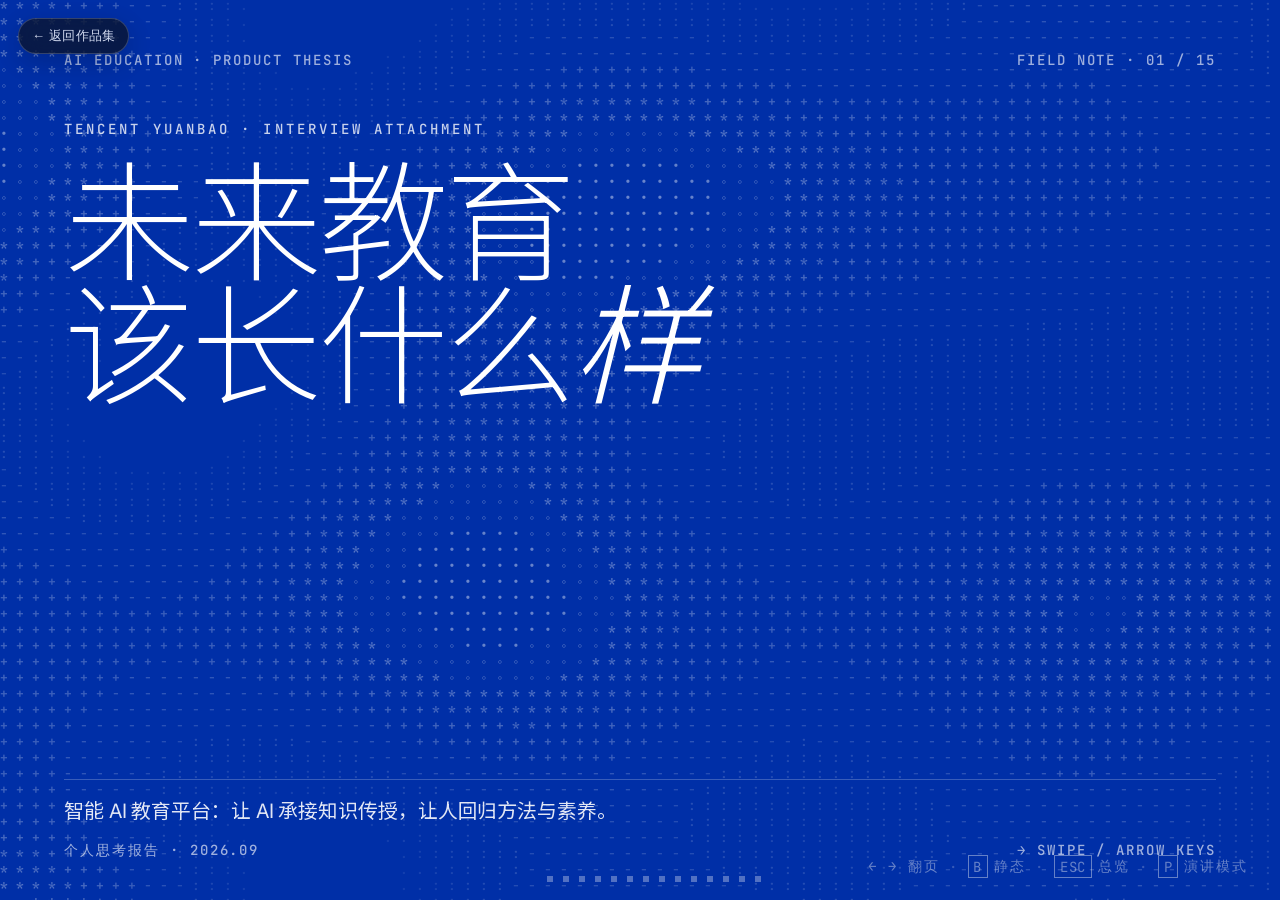
==== commit 28bbb04c: "Add portfolio return links to presentation pages" ====
--- a/future-education/index.html
+++ b/future-education/index.html
@@ -1226,8 +1226,15 @@
   .takeaway-list li:last-child{border-bottom:2px solid var(--accent)}
 
 </style>
+<style>
+  [data-portfolio-back]{position:fixed;top:18px;left:18px;z-index:200;display:inline-flex;align-items:center;gap:7px;padding:9px 13px;border:1px solid rgba(255,255,255,.22);border-radius:999px;background:rgba(12,14,18,.78);box-shadow:0 8px 28px rgba(0,0,0,.22);color:#fff;text-decoration:none;font:500 13px/1.2 "Noto Sans SC","Microsoft YaHei",sans-serif;letter-spacing:.02em;backdrop-filter:blur(12px);-webkit-backdrop-filter:blur(12px);opacity:.82;transition:opacity .18s ease,transform .18s ease,border-color .18s ease}
+  [data-portfolio-back]:hover,[data-portfolio-back]:focus-visible{opacity:1;transform:translateY(-1px);border-color:rgba(255,255,255,.5);outline:none}
+  body.ppt-preview [data-portfolio-back],body.ppt-presenter [data-portfolio-back],body.ppt-audience [data-portfolio-back]{display:none}
+  @media(max-width:640px){[data-portfolio-back]{top:10px;left:10px;padding:8px 11px;font-size:12px}}
+</style>
 </head>
 <body class="canvas-mode">
+<a data-portfolio-back href="../" aria-label="返回 AI 教育作品集首页">← 返回作品集</a>
 <script>
   // Windows 平台标记 — 雅黑没有 ExtraLight,需要字重补偿
   if(/Win/i.test(navigator.platform || navigator.userAgentData?.platform || '')){
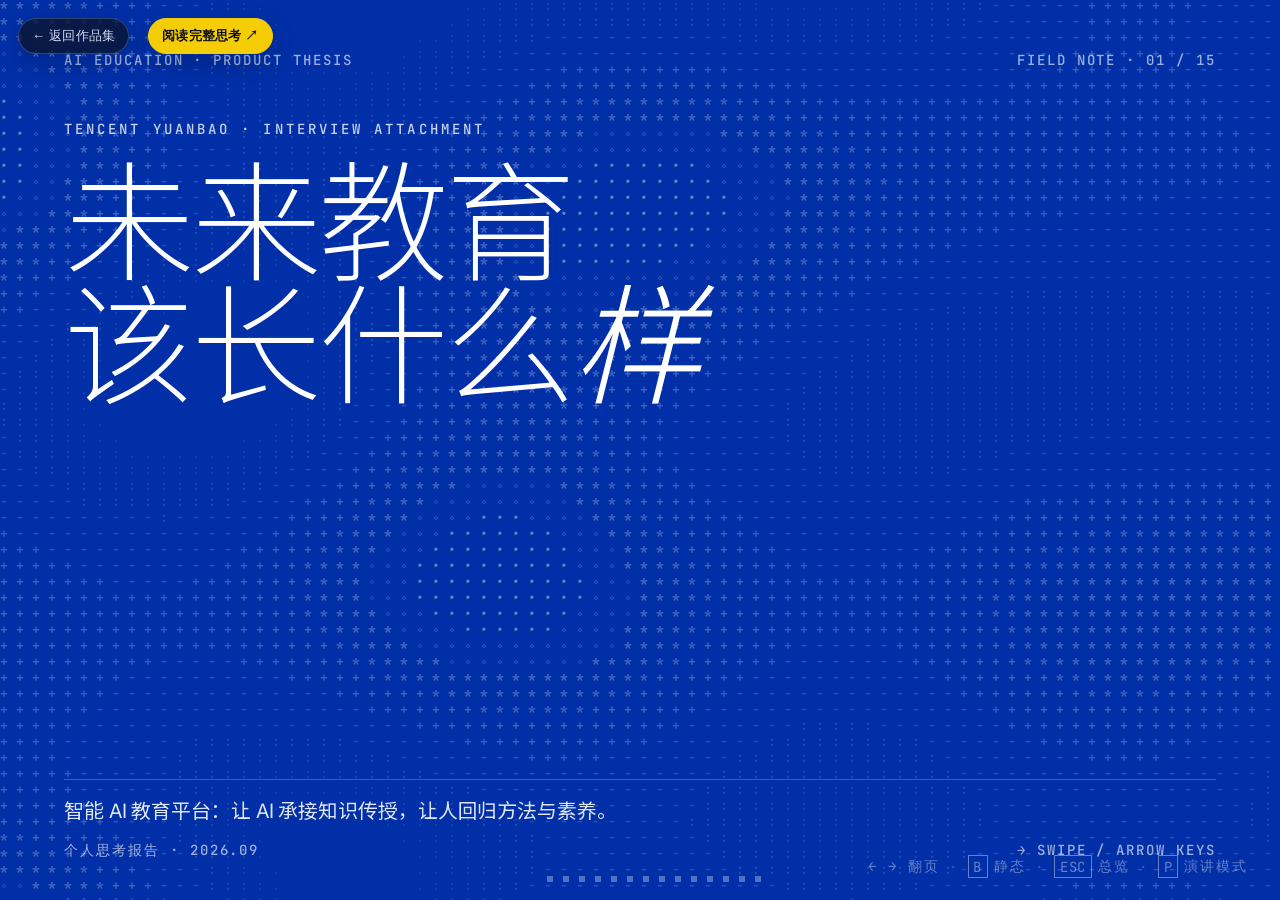
==== commit cd810977: "Add full PDF reports to portfolio" ====
--- a/future-education/index.html
+++ b/future-education/index.html
@@ -1227,14 +1227,19 @@
 
 </style>
 <style>
-  [data-portfolio-back]{position:fixed;top:18px;left:18px;z-index:200;display:inline-flex;align-items:center;gap:7px;padding:9px 13px;border:1px solid rgba(255,255,255,.22);border-radius:999px;background:rgba(12,14,18,.78);box-shadow:0 8px 28px rgba(0,0,0,.22);color:#fff;text-decoration:none;font:500 13px/1.2 "Noto Sans SC","Microsoft YaHei",sans-serif;letter-spacing:.02em;backdrop-filter:blur(12px);-webkit-backdrop-filter:blur(12px);opacity:.82;transition:opacity .18s ease,transform .18s ease,border-color .18s ease}
-  [data-portfolio-back]:hover,[data-portfolio-back]:focus-visible{opacity:1;transform:translateY(-1px);border-color:rgba(255,255,255,.5);outline:none}
-  body.ppt-preview [data-portfolio-back],body.ppt-presenter [data-portfolio-back],body.ppt-audience [data-portfolio-back]{display:none}
-  @media(max-width:640px){[data-portfolio-back]{top:10px;left:10px;padding:8px 11px;font-size:12px}}
+  [data-portfolio-back],[data-report-link]{position:fixed;top:18px;z-index:200;display:inline-flex;align-items:center;gap:7px;padding:9px 13px;border:1px solid rgba(255,255,255,.22);border-radius:999px;box-shadow:0 8px 28px rgba(0,0,0,.22);text-decoration:none;font:500 13px/1.2 "Noto Sans SC","Microsoft YaHei",sans-serif;letter-spacing:.02em;backdrop-filter:blur(12px);-webkit-backdrop-filter:blur(12px);transition:opacity .18s ease,transform .18s ease,border-color .18s ease}
+  [data-portfolio-back]{left:18px;background:rgba(12,14,18,.78);color:#fff;opacity:.82}
+  [data-report-link]{left:148px;border-color:#ffd500;background:#ffd500;color:#111;opacity:.96;font-weight:650}
+  [data-portfolio-back]:hover,[data-portfolio-back]:focus-visible,[data-report-link]:hover,[data-report-link]:focus-visible{opacity:1;transform:translateY(-1px);outline:none}
+  [data-portfolio-back]:hover,[data-portfolio-back]:focus-visible{border-color:rgba(255,255,255,.5)}
+  [data-report-link]:hover,[data-report-link]:focus-visible{border-color:#fff3a8}
+  body.ppt-preview [data-portfolio-back],body.ppt-presenter [data-portfolio-back],body.ppt-audience [data-portfolio-back],body.ppt-preview [data-report-link],body.ppt-presenter [data-report-link],body.ppt-audience [data-report-link]{display:none}
+  @media(max-width:640px){[data-portfolio-back],[data-report-link]{top:10px;padding:8px 11px;font-size:12px}[data-portfolio-back]{left:10px}[data-report-link]{left:auto;right:10px}}
 </style>
 </head>
 <body class="canvas-mode">
 <a data-portfolio-back href="../" aria-label="返回 AI 教育作品集首页">← 返回作品集</a>
+<a data-report-link href="../assets/reports/future-ai-education-platform-thoughts.pdf" target="_blank" rel="noopener" aria-label="在新窗口阅读未来 AI 教育平台完整思考 PDF">阅读完整思考 ↗</a>
 <script>
   // Windows 平台标记 — 雅黑没有 ExtraLight,需要字重补偿
   if(/Win/i.test(navigator.platform || navigator.userAgentData?.platform || '')){
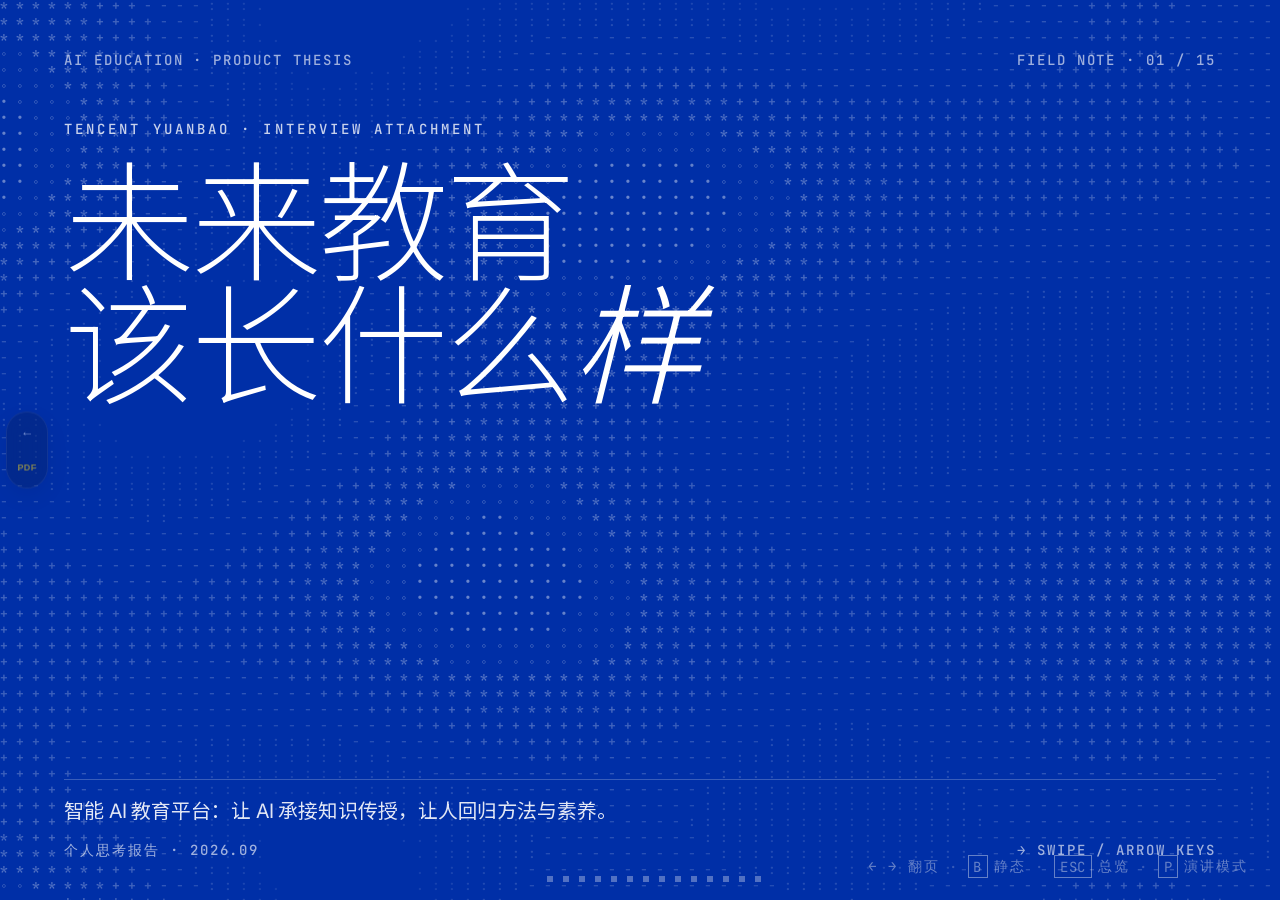
==== commit 4b9d865c: "Move project controls away from slide headers" ====
--- a/future-education/index.html
+++ b/future-education/index.html
@@ -1227,19 +1227,21 @@
 
 </style>
 <style>
-  [data-portfolio-back],[data-report-link]{position:fixed;top:18px;z-index:200;display:inline-flex;align-items:center;gap:7px;padding:9px 13px;border:1px solid rgba(255,255,255,.22);border-radius:999px;box-shadow:0 8px 28px rgba(0,0,0,.22);text-decoration:none;font:500 13px/1.2 "Noto Sans SC","Microsoft YaHei",sans-serif;letter-spacing:.02em;backdrop-filter:blur(12px);-webkit-backdrop-filter:blur(12px);transition:opacity .18s ease,transform .18s ease,border-color .18s ease}
-  [data-portfolio-back]{left:18px;background:rgba(12,14,18,.78);color:#fff;opacity:.82}
-  [data-report-link]{left:148px;border-color:#ffd500;background:#ffd500;color:#111;opacity:.96;font-weight:650}
-  [data-portfolio-back]:hover,[data-portfolio-back]:focus-visible,[data-report-link]:hover,[data-report-link]:focus-visible{opacity:1;transform:translateY(-1px);outline:none}
-  [data-portfolio-back]:hover,[data-portfolio-back]:focus-visible{border-color:rgba(255,255,255,.5)}
-  [data-report-link]:hover,[data-report-link]:focus-visible{border-color:#fff3a8}
-  body.ppt-preview [data-portfolio-back],body.ppt-presenter [data-portfolio-back],body.ppt-audience [data-portfolio-back],body.ppt-preview [data-report-link],body.ppt-presenter [data-report-link],body.ppt-audience [data-report-link]{display:none}
-  @media(max-width:640px){[data-portfolio-back],[data-report-link]{top:10px;padding:8px 11px;font-size:12px}[data-portfolio-back]{left:10px}[data-report-link]{left:auto;right:10px}}
+  [data-project-tools]{position:fixed;left:6px;top:50%;z-index:200;display:grid;gap:3px;padding:4px;transform:translateY(-50%);border:1px solid rgba(255,255,255,.13);border-radius:999px;background:rgba(12,14,18,.34);box-shadow:0 8px 24px rgba(0,0,0,.12);opacity:.5;backdrop-filter:blur(10px);-webkit-backdrop-filter:blur(10px);transition:opacity .18s ease,background .18s ease,border-color .18s ease}
+  [data-project-tools]:hover,[data-project-tools]:focus-within{opacity:1;background:rgba(12,14,18,.82);border-color:rgba(255,255,255,.3)}
+  [data-project-tools] a{position:relative;display:grid;place-items:center;width:32px;height:32px;border-radius:50%;color:#fff;text-decoration:none;font:600 13px/1 "Noto Sans SC","Microsoft YaHei",sans-serif;transition:background .18s ease,color .18s ease}
+  [data-project-tools] a:hover,[data-project-tools] a:focus-visible{background:rgba(255,255,255,.14);outline:none}
+  [data-project-tools] [data-report-link]{color:#ffd500;font-size:9px;letter-spacing:.03em}
+  [data-project-tools] .tool-label{position:absolute;left:calc(100% + 10px);top:50%;padding:7px 10px;transform:translate(4px,-50%);border:1px solid rgba(255,255,255,.18);border-radius:7px;background:rgba(12,14,18,.9);box-shadow:0 8px 24px rgba(0,0,0,.2);color:#fff;font:500 12px/1.2 "Noto Sans SC","Microsoft YaHei",sans-serif;white-space:nowrap;opacity:0;pointer-events:none;transition:opacity .16s ease,transform .16s ease}
+  [data-project-tools] a:hover .tool-label,[data-project-tools] a:focus-visible .tool-label{opacity:1;transform:translate(0,-50%)}
+  body.ppt-preview [data-project-tools],body.ppt-presenter [data-project-tools],body.ppt-audience [data-project-tools]{display:none}
 </style>
 </head>
 <body class="canvas-mode">
-<a data-portfolio-back href="../" aria-label="返回 AI 教育作品集首页">← 返回作品集</a>
-<a data-report-link href="../assets/reports/future-ai-education-platform-thoughts.pdf" target="_blank" rel="noopener" aria-label="在新窗口阅读未来 AI 教育平台完整思考 PDF">阅读完整思考 ↗</a>
+<nav data-project-tools aria-label="项目快捷操作">
+  <a data-portfolio-back href="../" aria-label="返回 AI 教育作品集首页"><span aria-hidden="true">←</span><span class="tool-label">返回作品集</span></a>
+  <a data-report-link href="../assets/reports/future-ai-education-platform-thoughts.pdf" target="_blank" rel="noopener" aria-label="在新窗口阅读未来 AI 教育平台完整思考 PDF"><span aria-hidden="true">PDF</span><span class="tool-label">阅读完整思考</span></a>
+</nav>
 <script>
   // Windows 平台标记 — 雅黑没有 ExtraLight,需要字重补偿
   if(/Win/i.test(navigator.platform || navigator.userAgentData?.platform || '')){
